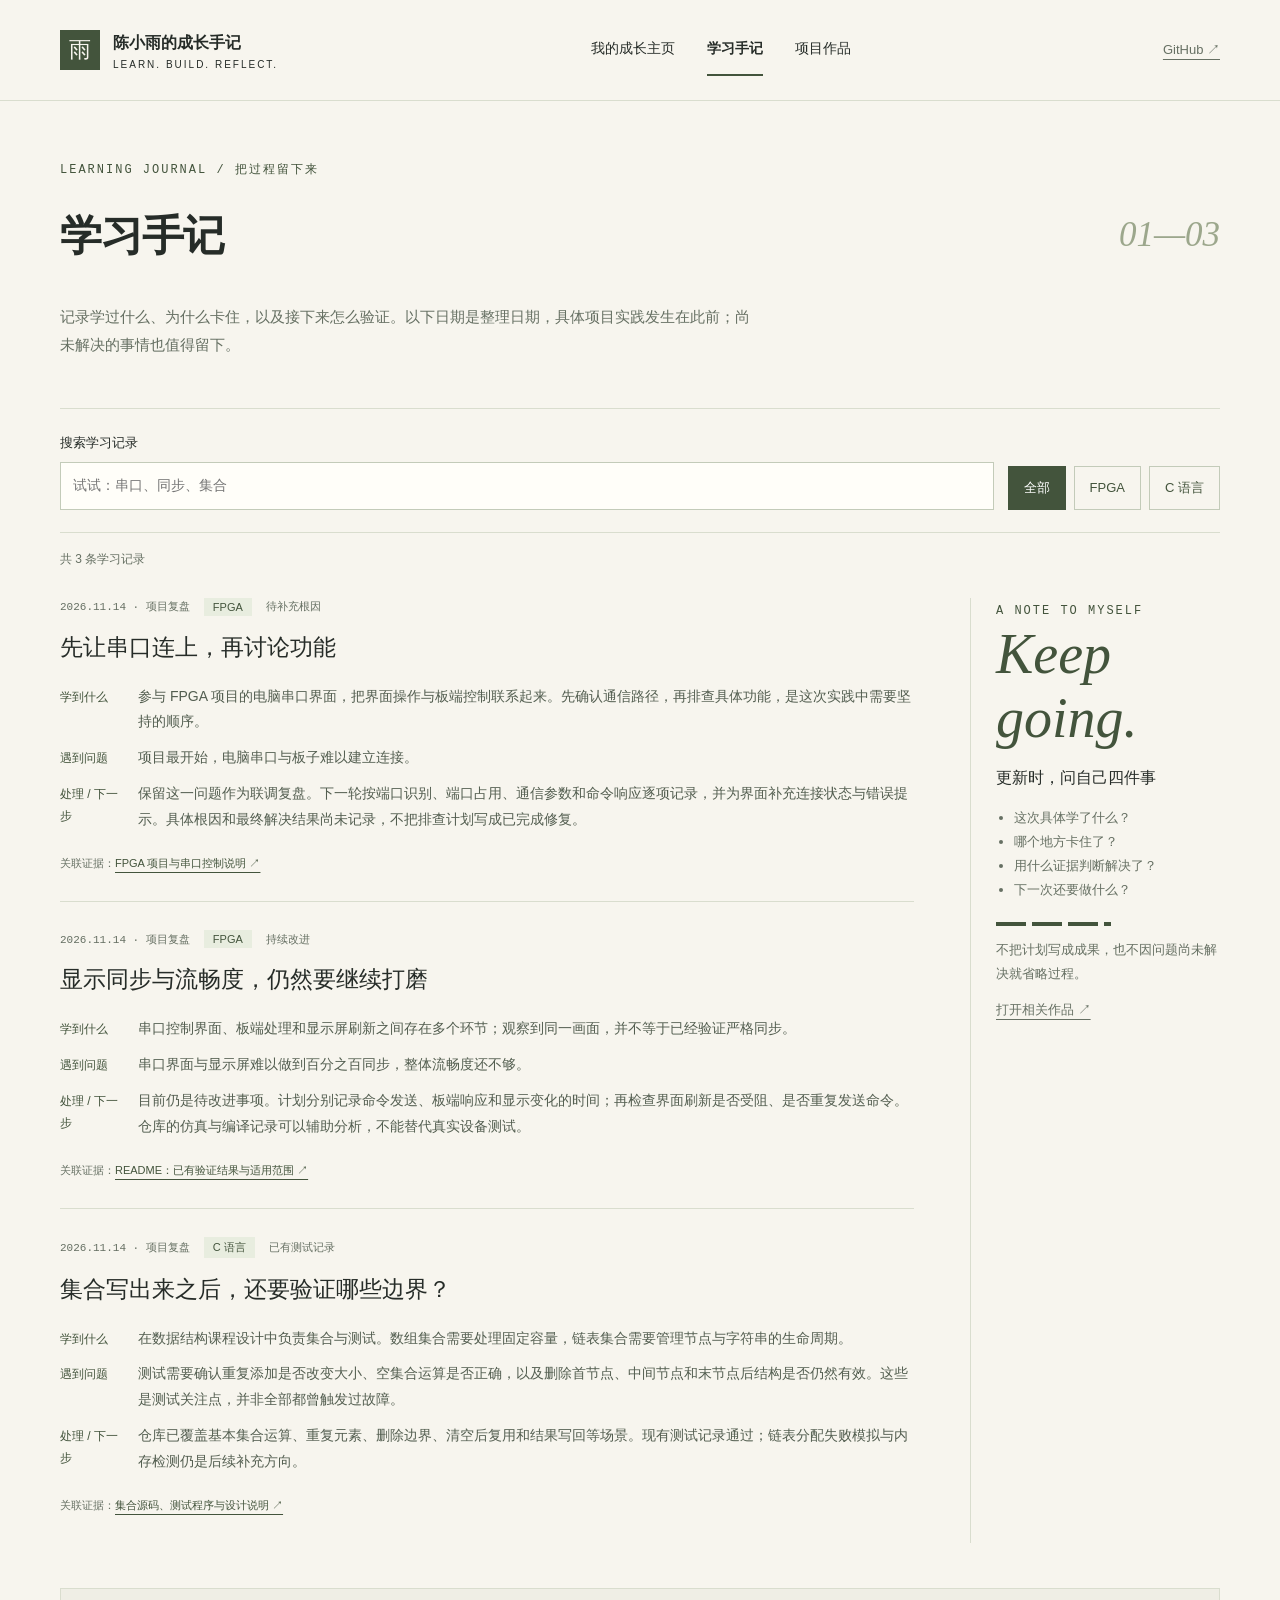
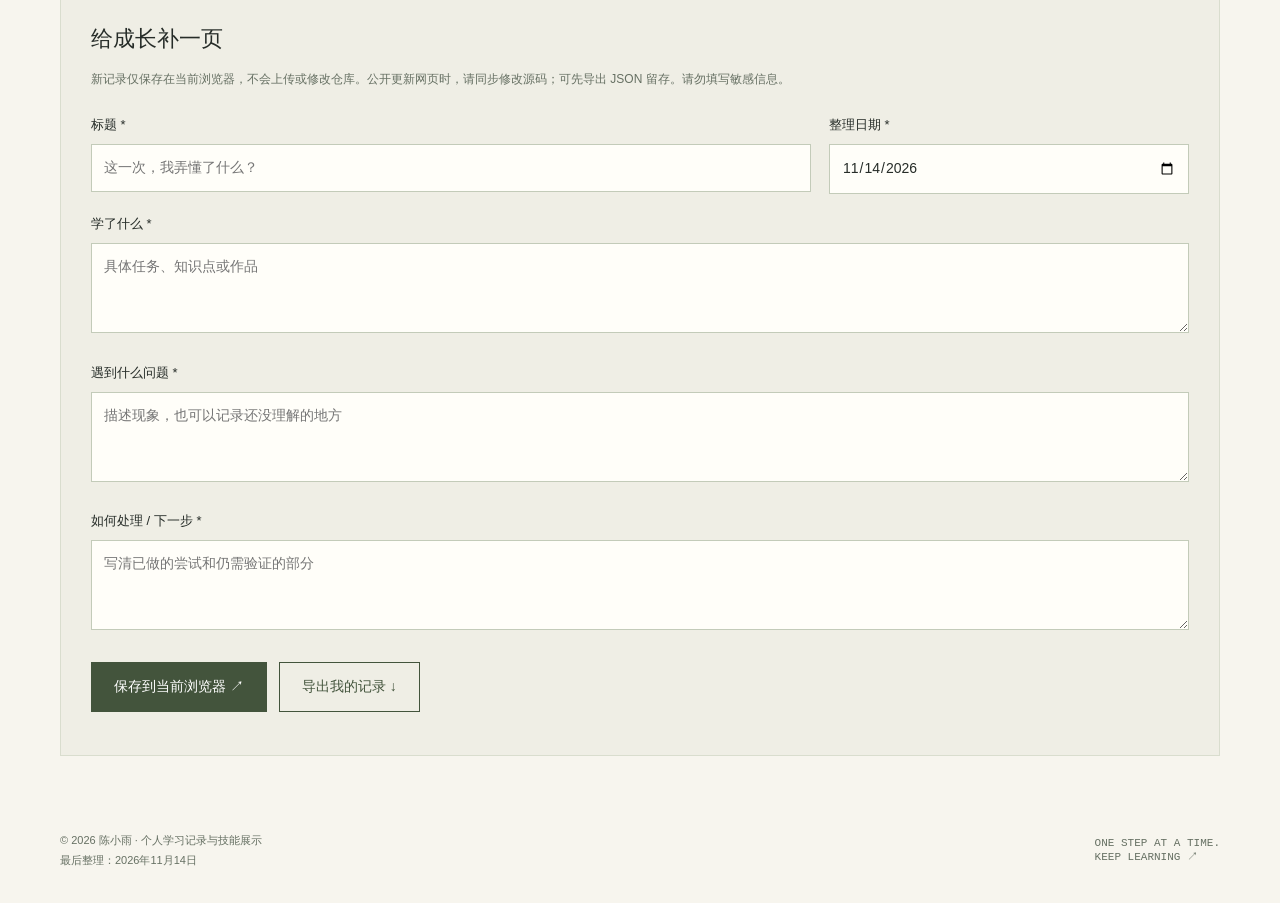
==== learning.html @ e04bf4ae "完成个人成长主页：学习手记、作品展示与单文件提交版" ====
<!doctype html>
<html lang="zh-CN"><head><meta charset="utf-8"><meta name="viewport" content="width=device-width,initial-scale=1"><meta name="description" content="陈小雨的个人成长主页：软件工程学习记录、集合与测试实践、FPGA串口界面项目。"><meta name="color-scheme" content="light"><title>学习手记 · 陈小雨</title><link rel="stylesheet" href="assets/style.css"></head>
<body data-single="false"><a class="skip" href="#main">跳到主要内容</a><header class="site-header"><div class="wrap header-inner"><a class="brand" data-page="home" href="index.html"><span class="brand-mark" aria-hidden="true">雨</span><span>陈小雨的成长手记<small>LEARN. BUILD. REFLECT.</small></span></a><nav class="nav" aria-label="主导航"><a data-page="home" href="index.html">我的成长主页</a><a data-page="journal" href="learning.html" aria-current="page">学习手记</a><a data-page="projects" href="projects.html">项目作品</a></nav><a class="github-link" href="https://github.com/Jingzhe-chen714" target="_blank" rel="noopener noreferrer">GitHub ↗</a></div></header><main class="wrap" id="main"><noscript><p class="noscript">JavaScript 未启用，静态内容仍可阅读；筛选与记录表单需要启用 JavaScript。</p></noscript><div class="view" data-view="journal"><header class="page-title"><span class="eyebrow">LEARNING JOURNAL / 把过程留下来</span><div class="title-line"><h1>学习手记</h1><span class="page-counter">01—03</span></div><p>记录学过什么、为什么卡住，以及接下来怎么验证。以下日期是整理日期，具体项目实践发生在此前；尚未解决的事情也值得留下。</p></header><div class="searchbar"><div class="search-field"><label for="note-search">搜索学习记录</label><input id="note-search" type="search" placeholder="试试：串口、同步、集合" maxlength="100"></div><div class="filters" aria-label="学习记录分类"><button class="filter" data-note-filter="全部" aria-pressed="true" type="button">全部</button><button class="filter" data-note-filter="FPGA" aria-pressed="false" type="button">FPGA</button><button class="filter" data-note-filter="C 语言" aria-pressed="false" type="button">C 语言</button></div></div><p class="result-info" id="note-count" aria-live="polite">共 3 条学习记录</p><div class="journal-layout"><div><div id="notes"><article class="entry" data-category="FPGA"><div class="entry-meta"><time datetime="2026-11-14">2026.11.14 · 项目复盘</time><span class="tag">FPGA</span><span>待补充根因</span></div><h2>先让串口连上，再讨论功能</h2><div class="entry-grid"><b>学到什么</b><p>参与 FPGA 项目的电脑串口界面，把界面操作与板端控制联系起来。先确认通信路径，再排查具体功能，是这次实践中需要坚持的顺序。</p><b>遇到问题</b><p>项目最开始，电脑串口与板子难以建立连接。</p><b>处理 / 下一步</b><p>保留这一问题作为联调复盘。下一轮按端口识别、端口占用、通信参数和命令响应逐项记录，并为界面补充连接状态与错误提示。具体根因和最终解决结果尚未记录，不把排查计划写成已完成修复。</p></div><div class="entry-source">关联证据：<a href="https://github.com/Jingzhe-chen714/fpga" target="_blank" rel="noopener noreferrer">FPGA 项目与串口控制说明 ↗</a></div></article><article class="entry" data-category="FPGA"><div class="entry-meta"><time datetime="2026-11-14">2026.11.14 · 项目复盘</time><span class="tag">FPGA</span><span>持续改进</span></div><h2>显示同步与流畅度，仍然要继续打磨</h2><div class="entry-grid"><b>学到什么</b><p>串口控制界面、板端处理和显示屏刷新之间存在多个环节；观察到同一画面，并不等于已经验证严格同步。</p><b>遇到问题</b><p>串口界面与显示屏难以做到百分之百同步，整体流畅度还不够。</p><b>处理 / 下一步</b><p>目前仍是待改进事项。计划分别记录命令发送、板端响应和显示变化的时间；再检查界面刷新是否受阻、是否重复发送命令。仓库的仿真与编译记录可以辅助分析，不能替代真实设备测试。</p></div><div class="entry-source">关联证据：<a href="https://github.com/Jingzhe-chen714/fpga/blob/main/README.md" target="_blank" rel="noopener noreferrer">README：已有验证结果与适用范围 ↗</a></div></article><article class="entry" data-category="C 语言"><div class="entry-meta"><time datetime="2026-11-14">2026.11.14 · 项目复盘</time><span class="tag">C 语言</span><span>已有测试记录</span></div><h2>集合写出来之后，还要验证哪些边界？</h2><div class="entry-grid"><b>学到什么</b><p>在数据结构课程设计中负责集合与测试。数组集合需要处理固定容量，链表集合需要管理节点与字符串的生命周期。</p><b>遇到问题</b><p>测试需要确认重复添加是否改变大小、空集合运算是否正确，以及删除首节点、中间节点和末节点后结构是否仍然有效。这些是测试关注点，并非全部都曾触发过故障。</p><b>处理 / 下一步</b><p>仓库已覆盖基本集合运算、重复元素、删除边界、清空后复用和结果写回等场景。现有测试记录通过；链表分配失败模拟与内存检测仍是后续补充方向。</p></div><div class="entry-source">关联证据：<a href="https://gitee.com/chen-xiaoyu33/data-structure-course-design" target="_blank" rel="noopener noreferrer">集合源码、测试程序与设计说明 ↗</a></div></article></div><p id="note-empty" class="empty" hidden>没有找到匹配的记录，试试其他关键词或分类。</p></div><aside class="aside"><span class="eyebrow">A NOTE TO MYSELF</span><div class="big">Keep<br>going.</div><h2>更新时，问自己四件事</h2><ul><li>这次具体学了什么？</li><li>哪个地方卡住了？</li><li>用什么证据判断解决了？</li><li>下一次还要做什么？</li></ul><div class="book-line"></div><p>不把计划写成成果，也不因问题尚未解决就省略过程。</p><p><a data-page="projects" href="projects.html">打开相关作品 ↗</a></p></aside></div><section class="write-box" aria-labelledby="write-title"><h2 id="write-title">给成长补一页</h2><p class="hint">新记录仅保存在当前浏览器，不会上传或修改仓库。公开更新网页时，请同步修改源码；可先导出 JSON 留存。请勿填写敏感信息。</p><form id="note-form"><div class="form-grid"><div><label for="new-title">标题 *</label><input id="new-title" name="title" required maxlength="80" placeholder="这一次，我弄懂了什么？"></div><div><label for="new-date">整理日期 *</label><input id="new-date" name="date" type="date" value="2026-11-14" required min="2000-01-01" max="2100-12-31"></div><div class="full"><label for="new-what">学了什么 *</label><textarea id="new-what" name="what" required maxlength="1200" placeholder="具体任务、知识点或作品"></textarea></div><div class="full"><label for="new-problem">遇到什么问题 *</label><textarea id="new-problem" name="problem" required maxlength="1200" placeholder="描述现象，也可以记录还没理解的地方"></textarea></div><div class="full"><label for="new-solution">如何处理 / 下一步 *</label><textarea id="new-solution" name="solution" required maxlength="1200" placeholder="写清已做的尝试和仍需验证的部分"></textarea></div></div><div class="form-actions"><button type="submit" class="button">保存到当前浏览器 ↗</button><button id="export-notes" type="button" class="button secondary">导出我的记录 ↓</button></div><p id="form-status" class="status" role="status"></p></form></section></div></main><footer class="wrap footer"><span>© 2026 陈小雨 · 个人学习记录与技能展示<br>最后整理：2026年11月14日</span><span>ONE STEP AT A TIME.<br>KEEP LEARNING ↗</span></footer><script src="assets/app.js" defer></script></body></html>
---- assets/style.css ----
:root{--paper:#f7f5ee;--ink:#262c28;--muted:#667063;--line:#d9ddce;--green:#43543c;--soft:#e8eddf;--rust:#a74a31;--white:#fffef9}
*{box-sizing:border-box}html{scroll-behavior:smooth}body{margin:0;background:var(--paper);color:var(--ink);font:16px/1.85 "Microsoft YaHei","PingFang SC",sans-serif}a{color:inherit;text-decoration-thickness:1px;text-underline-offset:5px}a:hover{color:var(--rust)}button,input,textarea,select{font:inherit}button,a,input,textarea,select{touch-action:manipulation}button{cursor:pointer}button:focus-visible,a:focus-visible,input:focus-visible,textarea:focus-visible,select:focus-visible,summary:focus-visible{outline:3px solid var(--rust);outline-offset:4px}[hidden]{display:none!important}.wrap{width:min(1160px,calc(100% - 64px));margin:auto}.skip{position:fixed;left:20px;top:-100px;z-index:10;background:white;padding:12px}.skip:focus{top:10px}.site-header{border-bottom:1px solid var(--line)}.header-inner{display:flex;justify-content:space-between;align-items:center;gap:24px;min-height:100px}.brand{display:flex;gap:13px;align-items:center;text-decoration:none;font-weight:700}.brand-mark{width:40px;height:40px;display:grid;place-items:center;background:var(--green);color:var(--paper);font:22px Georgia,serif}.brand small{display:block;font-size:10px;letter-spacing:2px;font-weight:400;line-height:1.4}.nav{display:flex;gap:32px;align-items:center}.nav a{font-size:14px;text-decoration:none;padding:12px 0;border-bottom:2px solid transparent}.nav a[aria-current=page]{border-color:var(--green);font-weight:700}.github-link{color:var(--muted);font-size:13px}.eyebrow{font:12px/1.5 Consolas,monospace;letter-spacing:2px;color:var(--green);text-transform:uppercase}.hero{display:grid;grid-template-columns:1.4fr 1fr;gap:72px;padding:70px 0 64px;align-items:center}.hero h1{font:600 clamp(42px,4.7vw,66px)/1.4 "Microsoft YaHei",sans-serif;letter-spacing:-2px;margin:24px 0}.hero h1 em{font-style:normal;color:var(--green);position:relative}.hero h1 em:after{content:"";position:absolute;bottom:-7px;left:0;width:100%;border-bottom:3px solid #a4ad88;transform:rotate(-2deg)}.intro{max-width:510px;color:var(--muted);font-size:16px}.pill{border:1px solid #bbc5af;border-radius:100px;font-size:11px;padding:5px 12px;display:inline-block;color:var(--green);letter-spacing:1px}.dot{display:inline-block;width:6px;height:6px;background:var(--green);border-radius:50%;margin-right:7px}.buttons{display:flex;gap:14px;flex-wrap:wrap;margin-top:28px}.button{display:inline-flex;justify-content:center;align-items:center;gap:22px;border:1px solid var(--green);background:var(--green);color:white;padding:11px 22px;text-decoration:none;font-size:14px}.button:hover{color:white;background:#32432e}.button.secondary{background:transparent;color:var(--green)}.button.secondary:hover{background:var(--soft)}.notebook{background:#e9eddf;border:1px solid #cbd3bc;position:relative;padding:30px 32px;box-shadow:10px 10px 0 #efeee5;transform:rotate(1deg)}.notebook:before{content:"";position:absolute;width:84px;height:23px;top:-12px;left:calc(50% - 42px);background:#d2c3a5a3;transform:rotate(-5deg)}.notebook-head{display:flex;justify-content:space-between;align-items:center;border-bottom:1px solid #c8d0b9;padding-bottom:18px}.notebook-head span{font:12px Consolas,monospace;color:var(--muted)}.monogram{font:italic 90px/.95 Georgia,serif;color:#43543c;letter-spacing:-8px;margin:29px 0 24px}.notebook h2{font-size:22px;margin:0}.notebook p{font-size:13px;margin:7px 0;color:#53634c}.notebook dl{margin:20px 0 0;border-top:1px solid #c8d0b9;padding-top:14px}.notebook dl div{display:flex;gap:18px;font-size:12px;margin:8px 0}.notebook dt{min-width:55px;color:#62715a}.notebook dd{margin:0}.notebook-foot{margin-top:20px;display:flex;justify-content:space-between;font:11px Consolas,monospace;color:#65735a}.ticker{display:flex;justify-content:space-between;gap:20px;border-block:1px solid var(--line);padding:16px 0;color:var(--muted);font-size:12px;letter-spacing:1px}.ticker b{color:var(--ink);font-weight:400}.section{padding:54px 0;border-bottom:1px solid var(--line)}.section-heading{display:flex;justify-content:space-between;gap:20px;align-items:end;margin-bottom:26px}.section-heading h2{font-size:27px;margin:6px 0 0;font-weight:600}.section-heading a{font-size:13px;color:var(--green)}.two-col{display:grid;grid-template-columns:1fr 1fr;gap:52px}.about-copy{font-size:15px;color:var(--muted)}.about-copy p:first-child{margin-top:0}.about-copy strong{color:var(--ink);font-weight:500}.small-title{font-size:13px;letter-spacing:1px}.route{padding-left:20px;border-left:2px solid #a6b28e}.route div{padding-bottom:18px}.route div:last-child{padding-bottom:0}.route b{display:block;font-size:15px}.route p{font-size:13px;color:var(--muted);margin:2px 0}.route small{font:10px Consolas,monospace;letter-spacing:1px;color:var(--rust)}.skill-row{display:grid;grid-template-columns:44px 1fr 1.25fr;gap:20px;padding:24px 0;border-top:1px solid var(--line);align-items:start}.skill-row:first-child{border-top:0}.number{font:italic 23px Georgia,serif;color:#859078}.skill-row h3{margin:0;font-size:18px;font-weight:500}.skill-row p{font-size:13px;color:var(--muted);margin:4px 0 0}.skill-row a{font-size:12px;color:var(--green)}.proof{border-left:1px solid var(--line);padding-left:24px}.proof b{display:block;color:var(--green);font-size:11px;letter-spacing:1px;font-weight:500}.recent{display:grid;grid-template-columns:140px 1fr auto;gap:20px;padding:20px 0;border-top:1px solid var(--line);align-items:start}.recent time{font:12px Consolas,monospace;color:var(--muted);padding-top:5px}.recent h3{margin:0;font-size:16px;font-weight:500}.recent p{margin:5px 0 0;color:var(--muted);font-size:13px}.recent a{text-decoration:none;font-size:20px;color:var(--green)}.callout{display:grid;grid-template-columns:1fr auto;gap:30px;align-items:center;background:var(--green);color:var(--paper);padding:32px 36px;margin:42px 0}.callout h2{font-size:25px;margin:0}.callout p{font-size:13px;color:#d3dcc8;margin:10px 0 0}.callout a{color:var(--paper);font-size:14px}.footer{display:flex;justify-content:space-between;gap:20px;align-items:center;font-size:11px;color:var(--muted);padding:24px 0 32px}.footer span:last-child{font:11px Consolas,monospace}.page-title{padding:52px 0 34px}.page-title h1{font-size:42px;font-weight:600;margin:14px 0;letter-spacing:-1px}.page-title p{font-size:15px;color:var(--muted);max-width:700px}.page-counter{font:italic 35px Georgia,serif;color:#9ca78c}.title-line{display:flex;justify-content:space-between;gap:20px;align-items:center}.searchbar{display:flex;align-items:end;gap:14px;padding:22px 0;border-block:1px solid var(--line)}label{display:block;font-size:13px;font-weight:500;margin-bottom:7px}input,textarea,select{border:1px solid #c3cbb9;background:var(--white);color:var(--ink);padding:10px 12px;border-radius:0;max-width:100%;font-size:14px}input,textarea{width:100%}textarea{resize:vertical;min-height:90px}.search-field{flex:1}.filters{display:flex;gap:8px;flex-wrap:wrap}.filter{border:1px solid #c3cbb9;color:var(--green);background:transparent;padding:9px 15px;font-size:13px}.filter[aria-pressed=true]{background:var(--green);color:white;border-color:var(--green)}.result-info{font-size:12px;color:var(--muted);margin:15px 0}.journal-layout{display:grid;grid-template-columns:minmax(0,1fr) 250px;gap:56px;margin:28px 0 45px}.entry{border-top:1px solid var(--line);padding:28px 0}.entry:first-child{border-top:0;padding-top:0}.entry-meta{display:flex;align-items:center;gap:14px;flex-wrap:wrap;color:var(--muted);font:11px Consolas,monospace}.tag{background:var(--soft);padding:3px 9px;color:var(--green);font:11px "Microsoft YaHei",sans-serif}.entry h2{font-size:23px;line-height:1.55;font-weight:500;margin:14px 0 18px}.entry-grid{display:grid;grid-template-columns:64px 1fr;gap:10px 14px;font-size:14px}.entry-grid b{font-size:12px;color:var(--green);font-weight:500;padding-top:2px}.entry-grid p{margin:0;color:#535e50}.entry-source{font-size:11px;color:var(--muted);margin-top:20px}.entry-source a{color:var(--green)}.aside{border-left:1px solid var(--line);padding-left:25px;font-size:13px;color:var(--muted)}.aside h2{font-size:16px;color:var(--ink);font-weight:500}.aside ul{padding-left:18px}.aside p{margin:12px 0}.aside .big{font:italic 56px Georgia,serif;color:var(--green)}.write-box{background:#efeee5;padding:30px;margin:26px 0 50px;border:1px solid var(--line)}.write-box h2{font-size:22px;margin:0 0 8px;font-weight:500}.write-box .hint{font-size:12px;color:var(--muted);margin:5px 0 23px}.form-grid{display:grid;grid-template-columns:2fr 1fr;gap:18px}.full{grid-column:1/-1}.status{font-size:13px;color:var(--green);margin-top:12px;white-space:pre-wrap}.error{color:#9b3926}.form-actions{display:flex;flex-wrap:wrap;gap:12px;margin-top:22px;align-items:center}.local-entry{border-left:3px solid var(--green);padding-left:18px}.project{border-top:1px solid var(--line);padding:36px 0 44px;display:grid;grid-template-columns:300px minmax(0,1fr);gap:44px}.project:last-child{border-bottom:1px solid var(--line)}.project-visual{background:var(--soft);padding:26px;min-height:300px;display:flex;flex-direction:column;justify-content:space-between}.project-visual.dark{background:var(--green);color:var(--paper)}.visual-title{font:11px Consolas,monospace;letter-spacing:1px}.flow{display:grid;gap:8px;align-items:center;margin:25px 0}.flow span{border:1px solid #b6c3a8;text-align:center;font-size:12px;padding:6px}.flow i{text-align:center;font:15px Consolas,monospace;font-style:normal;color:#89977c}.dark .flow span{border-color:#849474}.dark .flow i{color:#bbcaad}.visual-caption{font-size:11px;opacity:.7}.project h2{font-size:27px;line-height:1.4;font-weight:500;margin:12px 0 15px}.project .summary{font-size:14px;color:var(--muted);margin-bottom:23px}.project dl{display:grid;grid-template-columns:70px 1fr;gap:11px 16px;font-size:13px}.project dt{color:var(--green)}.project dd{margin:0;color:#535e50}.tags{display:flex;gap:8px;flex-wrap:wrap}.project-links{display:flex;gap:20px;flex-wrap:wrap;margin-top:22px;font-size:12px;color:var(--green)}details{margin-top:23px;border-block:1px solid var(--line);padding:12px 0}summary{cursor:pointer;font-size:13px;color:var(--green)}pre{white-space:pre-wrap;overflow-wrap:anywhere;background:#eceedf;padding:18px;font:12px/1.9 Consolas,monospace;margin:15px 0 4px}details p{font-size:12px;color:var(--muted)}.empty{padding:40px 0;text-align:center;color:var(--muted)}.tiny{font-size:11px;color:var(--muted)}.noscript{padding:12px;border:1px solid var(--line);font-size:13px}.book-line{height:4px;background:repeating-linear-gradient(90deg,var(--green) 0 30px,transparent 30px 36px);width:115px;margin-top:20px}
@media(min-width:1400px){.hero{padding-top:85px;padding-bottom:80px}}
@media(max-width:850px){.wrap{width:calc(100% - 40px)}.hero{gap:35px;grid-template-columns:1.1fr 1fr;padding-top:48px}.hero h1{font-size:clamp(35px,5vw,43px)}.notebook{padding:24px}.nav{gap:20px}.github-link{display:none}.two-col{gap:28px}.journal-layout{grid-template-columns:minmax(0,1fr) 210px;gap:28px}.project{grid-template-columns:240px minmax(0,1fr);gap:28px}.skill-row{grid-template-columns:30px 1fr 1fr}}
@media(max-width:620px){.wrap{width:calc(100% - 36px)}.header-inner{min-height:108px;flex-wrap:wrap;gap:4px;padding:17px 0 9px}.brand{font-size:14px}.brand-mark{width:32px;height:32px}.brand small{font-size:9px}.nav{width:100%;justify-content:space-between;gap:12px}.nav a{padding:8px 0;font-size:13px}.hero{grid-template-columns:1fr;padding:36px 0 40px;gap:38px}.hero h1{font-size:clamp(28px,8.7vw,42px);margin:20px 0;letter-spacing:-1px}.intro{font-size:14px}.notebook{margin:0 5px;padding:26px;transform:rotate(.6deg)}.monogram{font-size:73px;margin:20px 0}.ticker{flex-wrap:wrap;gap:9px 18px;font-size:10px}.ticker span:last-child{display:none}.section{padding:35px 0}.section-heading h2{font-size:23px}.section-heading a{font-size:12px}.two-col{grid-template-columns:1fr;gap:18px}.skill-row{grid-template-columns:25px 1fr;gap:14px}.proof{grid-column:2;border-left:0;padding-left:0}.skill-row h3{font-size:17px}.recent{grid-template-columns:1fr 22px;gap:7px}.recent time{grid-column:1}.recent div{grid-column:1}.recent a{grid-column:2;grid-row:2}.callout{grid-template-columns:1fr;padding:26px;gap:20px;margin:30px 0}.callout h2{font-size:22px}.footer{align-items:start;font-size:10px}.footer span:last-child{max-width:100px;text-align:right;font-size:9px}.page-title{padding:32px 0 20px}.page-title h1{font-size:34px}.page-counter{font-size:28px}.searchbar{flex-direction:column;align-items:stretch;gap:14px}.filter{padding:7px 14px}.journal-layout{display:block;margin-top:24px}.aside{margin-top:26px;border-left:0;border-top:1px solid var(--line);padding:18px 0}.aside .big{font-size:40px}.entry h2{font-size:21px}.entry-grid{grid-template-columns:53px 1fr;gap:10px;font-size:13px}.write-box{padding:22px 18px}.form-grid{grid-template-columns:1fr}.full{grid-column:auto}.project{grid-template-columns:1fr;gap:24px;padding:28px 0}.project-visual{min-height:220px;padding:23px}.project h2{font-size:24px}.project dl{grid-template-columns:60px 1fr;gap:12px}.flow{grid-template-columns:1fr 16px 1fr 16px 1fr;gap:3px}.flow i{transform:rotate(-90deg)}.project-visual .flow span{padding:10px 3px;font-size:10px}.form-actions .button{font-size:12px;padding:10px 14px}}
@media(prefers-reduced-motion:reduce){html{scroll-behavior:auto}}@media print{body{background:white}.site-header,.buttons,.searchbar,.write-box,.filters,.skip{display:none}.wrap{width:100%}.hero{padding:20px 0}.view{display:block!important}.project,.entry{break-inside:avoid}.notebook{box-shadow:none;transform:none}.footer{border-top:1px solid #ccc}}
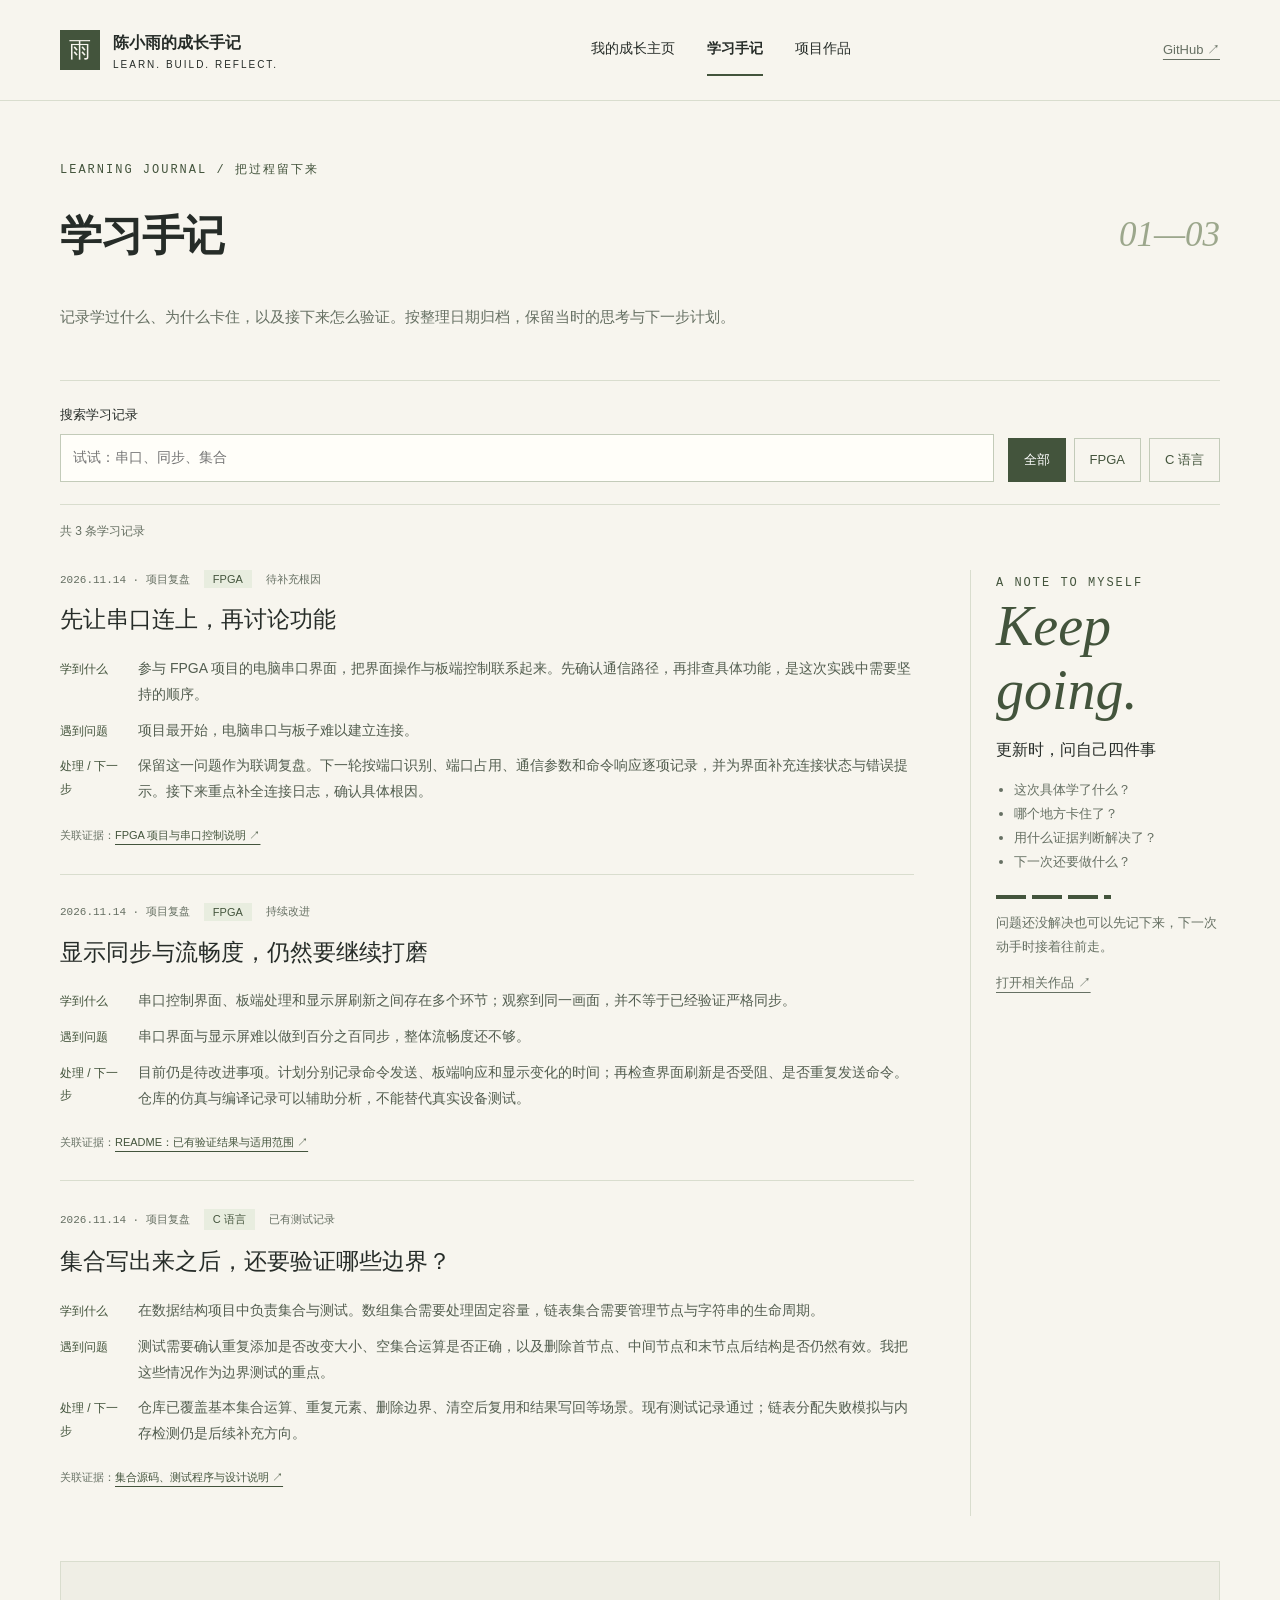
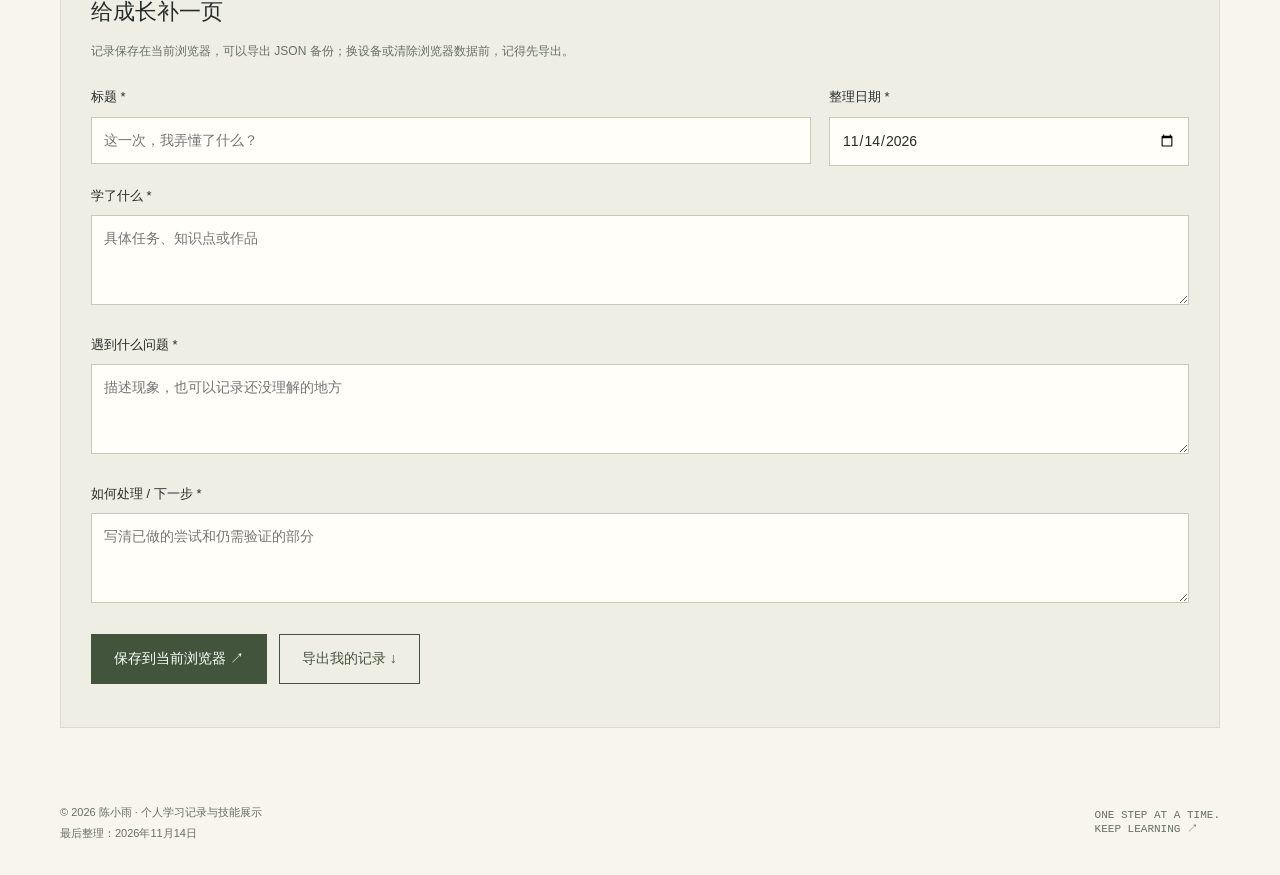
==== commit 77563f20: "整理个人主页文案与项目文档" ====
--- a/learning.html
+++ b/learning.html
@@ -1,3 +1,3 @@
 <!doctype html>
 <html lang="zh-CN"><head><meta charset="utf-8"><meta name="viewport" content="width=device-width,initial-scale=1"><meta name="description" content="陈小雨的个人成长主页：软件工程学习记录、集合与测试实践、FPGA串口界面项目。"><meta name="color-scheme" content="light"><title>学习手记 · 陈小雨</title><link rel="stylesheet" href="assets/style.css"></head>
-<body data-single="false"><a class="skip" href="#main">跳到主要内容</a><header class="site-header"><div class="wrap header-inner"><a class="brand" data-page="home" href="index.html"><span class="brand-mark" aria-hidden="true">雨</span><span>陈小雨的成长手记<small>LEARN. BUILD. REFLECT.</small></span></a><nav class="nav" aria-label="主导航"><a data-page="home" href="index.html">我的成长主页</a><a data-page="journal" href="learning.html" aria-current="page">学习手记</a><a data-page="projects" href="projects.html">项目作品</a></nav><a class="github-link" href="https://github.com/Jingzhe-chen714" target="_blank" rel="noopener noreferrer">GitHub ↗</a></div></header><main class="wrap" id="main"><noscript><p class="noscript">JavaScript 未启用，静态内容仍可阅读；筛选与记录表单需要启用 JavaScript。</p></noscript><div class="view" data-view="journal"><header class="page-title"><span class="eyebrow">LEARNING JOURNAL / 把过程留下来</span><div class="title-line"><h1>学习手记</h1><span class="page-counter">01—03</span></div><p>记录学过什么、为什么卡住，以及接下来怎么验证。以下日期是整理日期，具体项目实践发生在此前；尚未解决的事情也值得留下。</p></header><div class="searchbar"><div class="search-field"><label for="note-search">搜索学习记录</label><input id="note-search" type="search" placeholder="试试：串口、同步、集合" maxlength="100"></div><div class="filters" aria-label="学习记录分类"><button class="filter" data-note-filter="全部" aria-pressed="true" type="button">全部</button><button class="filter" data-note-filter="FPGA" aria-pressed="false" type="button">FPGA</button><button class="filter" data-note-filter="C 语言" aria-pressed="false" type="button">C 语言</button></div></div><p class="result-info" id="note-count" aria-live="polite">共 3 条学习记录</p><div class="journal-layout"><div><div id="notes"><article class="entry" data-category="FPGA"><div class="entry-meta"><time datetime="2026-11-14">2026.11.14 · 项目复盘</time><span class="tag">FPGA</span><span>待补充根因</span></div><h2>先让串口连上，再讨论功能</h2><div class="entry-grid"><b>学到什么</b><p>参与 FPGA 项目的电脑串口界面，把界面操作与板端控制联系起来。先确认通信路径，再排查具体功能，是这次实践中需要坚持的顺序。</p><b>遇到问题</b><p>项目最开始，电脑串口与板子难以建立连接。</p><b>处理 / 下一步</b><p>保留这一问题作为联调复盘。下一轮按端口识别、端口占用、通信参数和命令响应逐项记录，并为界面补充连接状态与错误提示。具体根因和最终解决结果尚未记录，不把排查计划写成已完成修复。</p></div><div class="entry-source">关联证据：<a href="https://github.com/Jingzhe-chen714/fpga" target="_blank" rel="noopener noreferrer">FPGA 项目与串口控制说明 ↗</a></div></article><article class="entry" data-category="FPGA"><div class="entry-meta"><time datetime="2026-11-14">2026.11.14 · 项目复盘</time><span class="tag">FPGA</span><span>持续改进</span></div><h2>显示同步与流畅度，仍然要继续打磨</h2><div class="entry-grid"><b>学到什么</b><p>串口控制界面、板端处理和显示屏刷新之间存在多个环节；观察到同一画面，并不等于已经验证严格同步。</p><b>遇到问题</b><p>串口界面与显示屏难以做到百分之百同步，整体流畅度还不够。</p><b>处理 / 下一步</b><p>目前仍是待改进事项。计划分别记录命令发送、板端响应和显示变化的时间；再检查界面刷新是否受阻、是否重复发送命令。仓库的仿真与编译记录可以辅助分析，不能替代真实设备测试。</p></div><div class="entry-source">关联证据：<a href="https://github.com/Jingzhe-chen714/fpga/blob/main/README.md" target="_blank" rel="noopener noreferrer">README：已有验证结果与适用范围 ↗</a></div></article><article class="entry" data-category="C 语言"><div class="entry-meta"><time datetime="2026-11-14">2026.11.14 · 项目复盘</time><span class="tag">C 语言</span><span>已有测试记录</span></div><h2>集合写出来之后，还要验证哪些边界？</h2><div class="entry-grid"><b>学到什么</b><p>在数据结构课程设计中负责集合与测试。数组集合需要处理固定容量，链表集合需要管理节点与字符串的生命周期。</p><b>遇到问题</b><p>测试需要确认重复添加是否改变大小、空集合运算是否正确，以及删除首节点、中间节点和末节点后结构是否仍然有效。这些是测试关注点，并非全部都曾触发过故障。</p><b>处理 / 下一步</b><p>仓库已覆盖基本集合运算、重复元素、删除边界、清空后复用和结果写回等场景。现有测试记录通过；链表分配失败模拟与内存检测仍是后续补充方向。</p></div><div class="entry-source">关联证据：<a href="https://gitee.com/chen-xiaoyu33/data-structure-course-design" target="_blank" rel="noopener noreferrer">集合源码、测试程序与设计说明 ↗</a></div></article></div><p id="note-empty" class="empty" hidden>没有找到匹配的记录，试试其他关键词或分类。</p></div><aside class="aside"><span class="eyebrow">A NOTE TO MYSELF</span><div class="big">Keep<br>going.</div><h2>更新时，问自己四件事</h2><ul><li>这次具体学了什么？</li><li>哪个地方卡住了？</li><li>用什么证据判断解决了？</li><li>下一次还要做什么？</li></ul><div class="book-line"></div><p>不把计划写成成果，也不因问题尚未解决就省略过程。</p><p><a data-page="projects" href="projects.html">打开相关作品 ↗</a></p></aside></div><section class="write-box" aria-labelledby="write-title"><h2 id="write-title">给成长补一页</h2><p class="hint">新记录仅保存在当前浏览器，不会上传或修改仓库。公开更新网页时，请同步修改源码；可先导出 JSON 留存。请勿填写敏感信息。</p><form id="note-form"><div class="form-grid"><div><label for="new-title">标题 *</label><input id="new-title" name="title" required maxlength="80" placeholder="这一次，我弄懂了什么？"></div><div><label for="new-date">整理日期 *</label><input id="new-date" name="date" type="date" value="2026-11-14" required min="2000-01-01" max="2100-12-31"></div><div class="full"><label for="new-what">学了什么 *</label><textarea id="new-what" name="what" required maxlength="1200" placeholder="具体任务、知识点或作品"></textarea></div><div class="full"><label for="new-problem">遇到什么问题 *</label><textarea id="new-problem" name="problem" required maxlength="1200" placeholder="描述现象，也可以记录还没理解的地方"></textarea></div><div class="full"><label for="new-solution">如何处理 / 下一步 *</label><textarea id="new-solution" name="solution" required maxlength="1200" placeholder="写清已做的尝试和仍需验证的部分"></textarea></div></div><div class="form-actions"><button type="submit" class="button">保存到当前浏览器 ↗</button><button id="export-notes" type="button" class="button secondary">导出我的记录 ↓</button></div><p id="form-status" class="status" role="status"></p></form></section></div></main><footer class="wrap footer"><span>© 2026 陈小雨 · 个人学习记录与技能展示<br>最后整理：2026年11月14日</span><span>ONE STEP AT A TIME.<br>KEEP LEARNING ↗</span></footer><script src="assets/app.js" defer></script></body></html>+<body data-single="false"><a class="skip" href="#main">跳到主要内容</a><header class="site-header"><div class="wrap header-inner"><a class="brand" data-page="home" href="index.html"><span class="brand-mark" aria-hidden="true">雨</span><span>陈小雨的成长手记<small>LEARN. BUILD. REFLECT.</small></span></a><nav class="nav" aria-label="主导航"><a data-page="home" href="index.html">我的成长主页</a><a data-page="journal" href="learning.html" aria-current="page">学习手记</a><a data-page="projects" href="projects.html">项目作品</a></nav><a class="github-link" href="https://github.com/Jingzhe-chen714" target="_blank" rel="noopener noreferrer">GitHub ↗</a></div></header><main class="wrap" id="main"><noscript><p class="noscript">JavaScript 未启用，静态内容仍可阅读；筛选与记录表单需要启用 JavaScript。</p></noscript><div class="view" data-view="journal"><header class="page-title"><span class="eyebrow">LEARNING JOURNAL / 把过程留下来</span><div class="title-line"><h1>学习手记</h1><span class="page-counter">01—03</span></div><p>记录学过什么、为什么卡住，以及接下来怎么验证。按整理日期归档，保留当时的思考与下一步计划。</p></header><div class="searchbar"><div class="search-field"><label for="note-search">搜索学习记录</label><input id="note-search" type="search" placeholder="试试：串口、同步、集合" maxlength="100"></div><div class="filters" aria-label="学习记录分类"><button class="filter" data-note-filter="全部" aria-pressed="true" type="button">全部</button><button class="filter" data-note-filter="FPGA" aria-pressed="false" type="button">FPGA</button><button class="filter" data-note-filter="C 语言" aria-pressed="false" type="button">C 语言</button></div></div><p class="result-info" id="note-count" aria-live="polite">共 3 条学习记录</p><div class="journal-layout"><div><div id="notes"><article class="entry" data-category="FPGA"><div class="entry-meta"><time datetime="2026-11-14">2026.11.14 · 项目复盘</time><span class="tag">FPGA</span><span>待补充根因</span></div><h2>先让串口连上，再讨论功能</h2><div class="entry-grid"><b>学到什么</b><p>参与 FPGA 项目的电脑串口界面，把界面操作与板端控制联系起来。先确认通信路径，再排查具体功能，是这次实践中需要坚持的顺序。</p><b>遇到问题</b><p>项目最开始，电脑串口与板子难以建立连接。</p><b>处理 / 下一步</b><p>保留这一问题作为联调复盘。下一轮按端口识别、端口占用、通信参数和命令响应逐项记录，并为界面补充连接状态与错误提示。接下来重点补全连接日志，确认具体根因。</p></div><div class="entry-source">关联证据：<a href="https://github.com/Jingzhe-chen714/fpga" target="_blank" rel="noopener noreferrer">FPGA 项目与串口控制说明 ↗</a></div></article><article class="entry" data-category="FPGA"><div class="entry-meta"><time datetime="2026-11-14">2026.11.14 · 项目复盘</time><span class="tag">FPGA</span><span>持续改进</span></div><h2>显示同步与流畅度，仍然要继续打磨</h2><div class="entry-grid"><b>学到什么</b><p>串口控制界面、板端处理和显示屏刷新之间存在多个环节；观察到同一画面，并不等于已经验证严格同步。</p><b>遇到问题</b><p>串口界面与显示屏难以做到百分之百同步，整体流畅度还不够。</p><b>处理 / 下一步</b><p>目前仍是待改进事项。计划分别记录命令发送、板端响应和显示变化的时间；再检查界面刷新是否受阻、是否重复发送命令。仓库的仿真与编译记录可以辅助分析，不能替代真实设备测试。</p></div><div class="entry-source">关联证据：<a href="https://github.com/Jingzhe-chen714/fpga/blob/main/README.md" target="_blank" rel="noopener noreferrer">README：已有验证结果与适用范围 ↗</a></div></article><article class="entry" data-category="C 语言"><div class="entry-meta"><time datetime="2026-11-14">2026.11.14 · 项目复盘</time><span class="tag">C 语言</span><span>已有测试记录</span></div><h2>集合写出来之后，还要验证哪些边界？</h2><div class="entry-grid"><b>学到什么</b><p>在数据结构项目中负责集合与测试。数组集合需要处理固定容量，链表集合需要管理节点与字符串的生命周期。</p><b>遇到问题</b><p>测试需要确认重复添加是否改变大小、空集合运算是否正确，以及删除首节点、中间节点和末节点后结构是否仍然有效。我把这些情况作为边界测试的重点。</p><b>处理 / 下一步</b><p>仓库已覆盖基本集合运算、重复元素、删除边界、清空后复用和结果写回等场景。现有测试记录通过；链表分配失败模拟与内存检测仍是后续补充方向。</p></div><div class="entry-source">关联证据：<a href="https://gitee.com/chen-xiaoyu33/data-structure-course-design" target="_blank" rel="noopener noreferrer">集合源码、测试程序与设计说明 ↗</a></div></article></div><p id="note-empty" class="empty" hidden>没有找到匹配的记录，试试其他关键词或分类。</p></div><aside class="aside"><span class="eyebrow">A NOTE TO MYSELF</span><div class="big">Keep<br>going.</div><h2>更新时，问自己四件事</h2><ul><li>这次具体学了什么？</li><li>哪个地方卡住了？</li><li>用什么证据判断解决了？</li><li>下一次还要做什么？</li></ul><div class="book-line"></div><p>问题还没解决也可以先记下来，下一次动手时接着往前走。</p><p><a data-page="projects" href="projects.html">打开相关作品 ↗</a></p></aside></div><section class="write-box" aria-labelledby="write-title"><h2 id="write-title">给成长补一页</h2><p class="hint">记录保存在当前浏览器，可以导出 JSON 备份；换设备或清除浏览器数据前，记得先导出。</p><form id="note-form"><div class="form-grid"><div><label for="new-title">标题 *</label><input id="new-title" name="title" required maxlength="80" placeholder="这一次，我弄懂了什么？"></div><div><label for="new-date">整理日期 *</label><input id="new-date" name="date" type="date" value="2026-11-14" required min="2000-01-01" max="2100-12-31"></div><div class="full"><label for="new-what">学了什么 *</label><textarea id="new-what" name="what" required maxlength="1200" placeholder="具体任务、知识点或作品"></textarea></div><div class="full"><label for="new-problem">遇到什么问题 *</label><textarea id="new-problem" name="problem" required maxlength="1200" placeholder="描述现象，也可以记录还没理解的地方"></textarea></div><div class="full"><label for="new-solution">如何处理 / 下一步 *</label><textarea id="new-solution" name="solution" required maxlength="1200" placeholder="写清已做的尝试和仍需验证的部分"></textarea></div></div><div class="form-actions"><button type="submit" class="button">保存到当前浏览器 ↗</button><button id="export-notes" type="button" class="button secondary">导出我的记录 ↓</button></div><p id="form-status" class="status" role="status"></p></form></section></div></main><footer class="wrap footer"><span>© 2026 陈小雨 · 个人学习记录与技能展示<br>最后整理：2026年11月14日</span><span>ONE STEP AT A TIME.<br>KEEP LEARNING ↗</span></footer><script src="assets/app.js" defer></script></body></html>
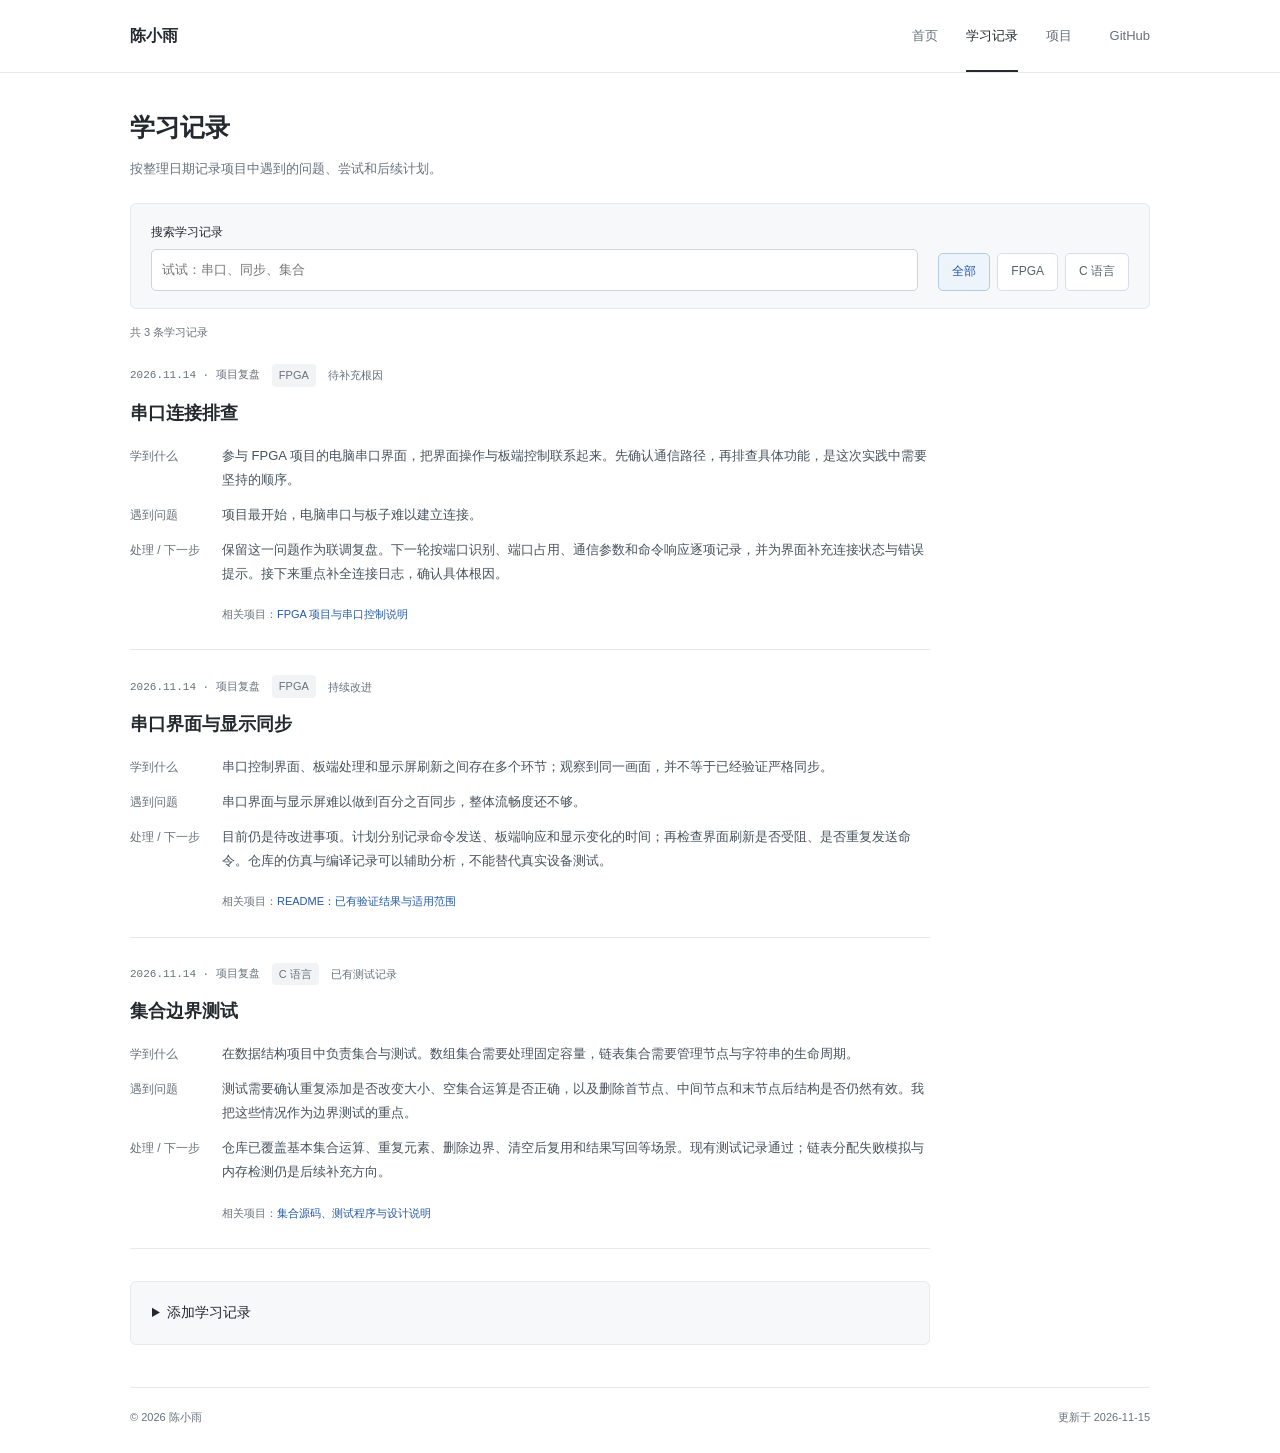
==== commit 2f54e169: "简化个人主页布局，移除大标题和装饰模块" ====
--- a/learning.html
+++ b/learning.html
@@ -1,3 +1,3 @@
 <!doctype html>
-<html lang="zh-CN"><head><meta charset="utf-8"><meta name="viewport" content="width=device-width,initial-scale=1"><meta name="description" content="陈小雨的个人成长主页：软件工程学习记录、集合与测试实践、FPGA串口界面项目。"><meta name="color-scheme" content="light"><title>学习手记 · 陈小雨</title><link rel="stylesheet" href="assets/style.css"></head>
-<body data-single="false"><a class="skip" href="#main">跳到主要内容</a><header class="site-header"><div class="wrap header-inner"><a class="brand" data-page="home" href="index.html"><span class="brand-mark" aria-hidden="true">雨</span><span>陈小雨的成长手记<small>LEARN. BUILD. REFLECT.</small></span></a><nav class="nav" aria-label="主导航"><a data-page="home" href="index.html">我的成长主页</a><a data-page="journal" href="learning.html" aria-current="page">学习手记</a><a data-page="projects" href="projects.html">项目作品</a></nav><a class="github-link" href="https://github.com/Jingzhe-chen714" target="_blank" rel="noopener noreferrer">GitHub ↗</a></div></header><main class="wrap" id="main"><noscript><p class="noscript">JavaScript 未启用，静态内容仍可阅读；筛选与记录表单需要启用 JavaScript。</p></noscript><div class="view" data-view="journal"><header class="page-title"><span class="eyebrow">LEARNING JOURNAL / 把过程留下来</span><div class="title-line"><h1>学习手记</h1><span class="page-counter">01—03</span></div><p>记录学过什么、为什么卡住，以及接下来怎么验证。按整理日期归档，保留当时的思考与下一步计划。</p></header><div class="searchbar"><div class="search-field"><label for="note-search">搜索学习记录</label><input id="note-search" type="search" placeholder="试试：串口、同步、集合" maxlength="100"></div><div class="filters" aria-label="学习记录分类"><button class="filter" data-note-filter="全部" aria-pressed="true" type="button">全部</button><button class="filter" data-note-filter="FPGA" aria-pressed="false" type="button">FPGA</button><button class="filter" data-note-filter="C 语言" aria-pressed="false" type="button">C 语言</button></div></div><p class="result-info" id="note-count" aria-live="polite">共 3 条学习记录</p><div class="journal-layout"><div><div id="notes"><article class="entry" data-category="FPGA"><div class="entry-meta"><time datetime="2026-11-14">2026.11.14 · 项目复盘</time><span class="tag">FPGA</span><span>待补充根因</span></div><h2>先让串口连上，再讨论功能</h2><div class="entry-grid"><b>学到什么</b><p>参与 FPGA 项目的电脑串口界面，把界面操作与板端控制联系起来。先确认通信路径，再排查具体功能，是这次实践中需要坚持的顺序。</p><b>遇到问题</b><p>项目最开始，电脑串口与板子难以建立连接。</p><b>处理 / 下一步</b><p>保留这一问题作为联调复盘。下一轮按端口识别、端口占用、通信参数和命令响应逐项记录，并为界面补充连接状态与错误提示。接下来重点补全连接日志，确认具体根因。</p></div><div class="entry-source">关联证据：<a href="https://github.com/Jingzhe-chen714/fpga" target="_blank" rel="noopener noreferrer">FPGA 项目与串口控制说明 ↗</a></div></article><article class="entry" data-category="FPGA"><div class="entry-meta"><time datetime="2026-11-14">2026.11.14 · 项目复盘</time><span class="tag">FPGA</span><span>持续改进</span></div><h2>显示同步与流畅度，仍然要继续打磨</h2><div class="entry-grid"><b>学到什么</b><p>串口控制界面、板端处理和显示屏刷新之间存在多个环节；观察到同一画面，并不等于已经验证严格同步。</p><b>遇到问题</b><p>串口界面与显示屏难以做到百分之百同步，整体流畅度还不够。</p><b>处理 / 下一步</b><p>目前仍是待改进事项。计划分别记录命令发送、板端响应和显示变化的时间；再检查界面刷新是否受阻、是否重复发送命令。仓库的仿真与编译记录可以辅助分析，不能替代真实设备测试。</p></div><div class="entry-source">关联证据：<a href="https://github.com/Jingzhe-chen714/fpga/blob/main/README.md" target="_blank" rel="noopener noreferrer">README：已有验证结果与适用范围 ↗</a></div></article><article class="entry" data-category="C 语言"><div class="entry-meta"><time datetime="2026-11-14">2026.11.14 · 项目复盘</time><span class="tag">C 语言</span><span>已有测试记录</span></div><h2>集合写出来之后，还要验证哪些边界？</h2><div class="entry-grid"><b>学到什么</b><p>在数据结构项目中负责集合与测试。数组集合需要处理固定容量，链表集合需要管理节点与字符串的生命周期。</p><b>遇到问题</b><p>测试需要确认重复添加是否改变大小、空集合运算是否正确，以及删除首节点、中间节点和末节点后结构是否仍然有效。我把这些情况作为边界测试的重点。</p><b>处理 / 下一步</b><p>仓库已覆盖基本集合运算、重复元素、删除边界、清空后复用和结果写回等场景。现有测试记录通过；链表分配失败模拟与内存检测仍是后续补充方向。</p></div><div class="entry-source">关联证据：<a href="https://gitee.com/chen-xiaoyu33/data-structure-course-design" target="_blank" rel="noopener noreferrer">集合源码、测试程序与设计说明 ↗</a></div></article></div><p id="note-empty" class="empty" hidden>没有找到匹配的记录，试试其他关键词或分类。</p></div><aside class="aside"><span class="eyebrow">A NOTE TO MYSELF</span><div class="big">Keep<br>going.</div><h2>更新时，问自己四件事</h2><ul><li>这次具体学了什么？</li><li>哪个地方卡住了？</li><li>用什么证据判断解决了？</li><li>下一次还要做什么？</li></ul><div class="book-line"></div><p>问题还没解决也可以先记下来，下一次动手时接着往前走。</p><p><a data-page="projects" href="projects.html">打开相关作品 ↗</a></p></aside></div><section class="write-box" aria-labelledby="write-title"><h2 id="write-title">给成长补一页</h2><p class="hint">记录保存在当前浏览器，可以导出 JSON 备份；换设备或清除浏览器数据前，记得先导出。</p><form id="note-form"><div class="form-grid"><div><label for="new-title">标题 *</label><input id="new-title" name="title" required maxlength="80" placeholder="这一次，我弄懂了什么？"></div><div><label for="new-date">整理日期 *</label><input id="new-date" name="date" type="date" value="2026-11-14" required min="2000-01-01" max="2100-12-31"></div><div class="full"><label for="new-what">学了什么 *</label><textarea id="new-what" name="what" required maxlength="1200" placeholder="具体任务、知识点或作品"></textarea></div><div class="full"><label for="new-problem">遇到什么问题 *</label><textarea id="new-problem" name="problem" required maxlength="1200" placeholder="描述现象，也可以记录还没理解的地方"></textarea></div><div class="full"><label for="new-solution">如何处理 / 下一步 *</label><textarea id="new-solution" name="solution" required maxlength="1200" placeholder="写清已做的尝试和仍需验证的部分"></textarea></div></div><div class="form-actions"><button type="submit" class="button">保存到当前浏览器 ↗</button><button id="export-notes" type="button" class="button secondary">导出我的记录 ↓</button></div><p id="form-status" class="status" role="status"></p></form></section></div></main><footer class="wrap footer"><span>© 2026 陈小雨 · 个人学习记录与技能展示<br>最后整理：2026年11月14日</span><span>ONE STEP AT A TIME.<br>KEEP LEARNING ↗</span></footer><script src="assets/app.js" defer></script></body></html>+<html lang="zh-CN"><head><meta charset="utf-8"><meta name="viewport" content="width=device-width,initial-scale=1"><meta name="description" content="陈小雨的个人主页：项目、学习记录与编程实践。"><meta name="color-scheme" content="light"><title>学习记录 · 陈小雨</title><link rel="stylesheet" href="assets/style.css"></head>
+<body data-single="false"><a class="skip" href="#main">跳到主要内容</a><header class="site-header"><div class="wrap header-inner"><a class="brand" data-page="home" href="index.html">陈小雨</a><nav class="nav" aria-label="主导航"><a data-page="home" href="index.html">首页</a><a data-page="journal" href="learning.html" aria-current="page">学习记录</a><a data-page="projects" href="projects.html">项目</a></nav><a class="github-link" href="https://github.com/Jingzhe-chen714" target="_blank" rel="noopener noreferrer">GitHub</a></div></header><main class="wrap" id="main"><noscript><p class="noscript">JavaScript 未启用，静态内容仍可阅读；筛选与记录表单需要启用 JavaScript。</p></noscript><div class="view" data-view="journal"><header class="page-title"><div class="title-line"><h1>学习记录</h1></div><p>按整理日期记录项目中遇到的问题、尝试和后续计划。</p></header><div class="searchbar"><div class="search-field"><label for="note-search">搜索学习记录</label><input id="note-search" type="search" placeholder="试试：串口、同步、集合" maxlength="100"></div><div class="filters" aria-label="学习记录分类"><button class="filter" data-note-filter="全部" aria-pressed="true" type="button">全部</button><button class="filter" data-note-filter="FPGA" aria-pressed="false" type="button">FPGA</button><button class="filter" data-note-filter="C 语言" aria-pressed="false" type="button">C 语言</button></div></div><p class="result-info" id="note-count" aria-live="polite">共 3 条学习记录</p><div class="journal-layout"><div><div id="notes"><article class="entry" data-category="FPGA"><div class="entry-meta"><time datetime="2026-11-14">2026.11.14 · 项目复盘</time><span class="tag">FPGA</span><span>待补充根因</span></div><h2>串口连接排查</h2><div class="entry-grid"><b>学到什么</b><p>参与 FPGA 项目的电脑串口界面，把界面操作与板端控制联系起来。先确认通信路径，再排查具体功能，是这次实践中需要坚持的顺序。</p><b>遇到问题</b><p>项目最开始，电脑串口与板子难以建立连接。</p><b>处理 / 下一步</b><p>保留这一问题作为联调复盘。下一轮按端口识别、端口占用、通信参数和命令响应逐项记录，并为界面补充连接状态与错误提示。接下来重点补全连接日志，确认具体根因。</p></div><div class="entry-source">相关项目：<a href="https://github.com/Jingzhe-chen714/fpga" target="_blank" rel="noopener noreferrer">FPGA 项目与串口控制说明</a></div></article><article class="entry" data-category="FPGA"><div class="entry-meta"><time datetime="2026-11-14">2026.11.14 · 项目复盘</time><span class="tag">FPGA</span><span>持续改进</span></div><h2>串口界面与显示同步</h2><div class="entry-grid"><b>学到什么</b><p>串口控制界面、板端处理和显示屏刷新之间存在多个环节；观察到同一画面，并不等于已经验证严格同步。</p><b>遇到问题</b><p>串口界面与显示屏难以做到百分之百同步，整体流畅度还不够。</p><b>处理 / 下一步</b><p>目前仍是待改进事项。计划分别记录命令发送、板端响应和显示变化的时间；再检查界面刷新是否受阻、是否重复发送命令。仓库的仿真与编译记录可以辅助分析，不能替代真实设备测试。</p></div><div class="entry-source">相关项目：<a href="https://github.com/Jingzhe-chen714/fpga/blob/main/README.md" target="_blank" rel="noopener noreferrer">README：已有验证结果与适用范围</a></div></article><article class="entry" data-category="C 语言"><div class="entry-meta"><time datetime="2026-11-14">2026.11.14 · 项目复盘</time><span class="tag">C 语言</span><span>已有测试记录</span></div><h2>集合边界测试</h2><div class="entry-grid"><b>学到什么</b><p>在数据结构项目中负责集合与测试。数组集合需要处理固定容量，链表集合需要管理节点与字符串的生命周期。</p><b>遇到问题</b><p>测试需要确认重复添加是否改变大小、空集合运算是否正确，以及删除首节点、中间节点和末节点后结构是否仍然有效。我把这些情况作为边界测试的重点。</p><b>处理 / 下一步</b><p>仓库已覆盖基本集合运算、重复元素、删除边界、清空后复用和结果写回等场景。现有测试记录通过；链表分配失败模拟与内存检测仍是后续补充方向。</p></div><div class="entry-source">相关项目：<a href="https://gitee.com/chen-xiaoyu33/data-structure-course-design" target="_blank" rel="noopener noreferrer">集合源码、测试程序与设计说明</a></div></article></div><p id="note-empty" class="empty" hidden>没有找到匹配的记录，试试其他关键词或分类。</p></div></div><details class="write-box" aria-labelledby="write-title"><summary id="write-title">添加学习记录</summary><p class="hint">记录保存在当前浏览器，可以导出 JSON 备份；换设备或清除浏览器数据前，记得先导出。</p><form id="note-form"><div class="form-grid"><div><label for="new-title">标题 *</label><input id="new-title" name="title" required maxlength="80" placeholder="这一次，我弄懂了什么？"></div><div><label for="new-date">整理日期 *</label><input id="new-date" name="date" type="date" value="2026-11-15" required min="2000-01-01" max="2100-12-31"></div><div class="full"><label for="new-what">学了什么 *</label><textarea id="new-what" name="what" required maxlength="1200" placeholder="具体任务、知识点或作品"></textarea></div><div class="full"><label for="new-problem">遇到什么问题 *</label><textarea id="new-problem" name="problem" required maxlength="1200" placeholder="描述现象，也可以记录还没理解的地方"></textarea></div><div class="full"><label for="new-solution">如何处理 / 下一步 *</label><textarea id="new-solution" name="solution" required maxlength="1200" placeholder="写清已做的尝试和仍需验证的部分"></textarea></div></div><div class="form-actions"><button type="submit" class="button">保存到当前浏览器</button><button id="export-notes" type="button" class="button secondary">导出我的记录</button></div><p id="form-status" class="status" role="status"></p></form></details></div></main><footer class="wrap footer"><span>© 2026 陈小雨</span><span>更新于 2026-11-15</span></footer><script src="assets/app.js" defer></script></body></html>
--- a/assets/style.css
+++ b/assets/style.css
@@ -1,7 +1,5 @@
-
-:root{--paper:#f7f5ee;--ink:#262c28;--muted:#667063;--line:#d9ddce;--green:#43543c;--soft:#e8eddf;--rust:#a74a31;--white:#fffef9}
-*{box-sizing:border-box}html{scroll-behavior:smooth}body{margin:0;background:var(--paper);color:var(--ink);font:16px/1.85 "Microsoft YaHei","PingFang SC",sans-serif}a{color:inherit;text-decoration-thickness:1px;text-underline-offset:5px}a:hover{color:var(--rust)}button,input,textarea,select{font:inherit}button,a,input,textarea,select{touch-action:manipulation}button{cursor:pointer}button:focus-visible,a:focus-visible,input:focus-visible,textarea:focus-visible,select:focus-visible,summary:focus-visible{outline:3px solid var(--rust);outline-offset:4px}[hidden]{display:none!important}.wrap{width:min(1160px,calc(100% - 64px));margin:auto}.skip{position:fixed;left:20px;top:-100px;z-index:10;background:white;padding:12px}.skip:focus{top:10px}.site-header{border-bottom:1px solid var(--line)}.header-inner{display:flex;justify-content:space-between;align-items:center;gap:24px;min-height:100px}.brand{display:flex;gap:13px;align-items:center;text-decoration:none;font-weight:700}.brand-mark{width:40px;height:40px;display:grid;place-items:center;background:var(--green);color:var(--paper);font:22px Georgia,serif}.brand small{display:block;font-size:10px;letter-spacing:2px;font-weight:400;line-height:1.4}.nav{display:flex;gap:32px;align-items:center}.nav a{font-size:14px;text-decoration:none;padding:12px 0;border-bottom:2px solid transparent}.nav a[aria-current=page]{border-color:var(--green);font-weight:700}.github-link{color:var(--muted);font-size:13px}.eyebrow{font:12px/1.5 Consolas,monospace;letter-spacing:2px;color:var(--green);text-transform:uppercase}.hero{display:grid;grid-template-columns:1.4fr 1fr;gap:72px;padding:70px 0 64px;align-items:center}.hero h1{font:600 clamp(42px,4.7vw,66px)/1.4 "Microsoft YaHei",sans-serif;letter-spacing:-2px;margin:24px 0}.hero h1 em{font-style:normal;color:var(--green);position:relative}.hero h1 em:after{content:"";position:absolute;bottom:-7px;left:0;width:100%;border-bottom:3px solid #a4ad88;transform:rotate(-2deg)}.intro{max-width:510px;color:var(--muted);font-size:16px}.pill{border:1px solid #bbc5af;border-radius:100px;font-size:11px;padding:5px 12px;display:inline-block;color:var(--green);letter-spacing:1px}.dot{display:inline-block;width:6px;height:6px;background:var(--green);border-radius:50%;margin-right:7px}.buttons{display:flex;gap:14px;flex-wrap:wrap;margin-top:28px}.button{display:inline-flex;justify-content:center;align-items:center;gap:22px;border:1px solid var(--green);background:var(--green);color:white;padding:11px 22px;text-decoration:none;font-size:14px}.button:hover{color:white;background:#32432e}.button.secondary{background:transparent;color:var(--green)}.button.secondary:hover{background:var(--soft)}.notebook{background:#e9eddf;border:1px solid #cbd3bc;position:relative;padding:30px 32px;box-shadow:10px 10px 0 #efeee5;transform:rotate(1deg)}.notebook:before{content:"";position:absolute;width:84px;height:23px;top:-12px;left:calc(50% - 42px);background:#d2c3a5a3;transform:rotate(-5deg)}.notebook-head{display:flex;justify-content:space-between;align-items:center;border-bottom:1px solid #c8d0b9;padding-bottom:18px}.notebook-head span{font:12px Consolas,monospace;color:var(--muted)}.monogram{font:italic 90px/.95 Georgia,serif;color:#43543c;letter-spacing:-8px;margin:29px 0 24px}.notebook h2{font-size:22px;margin:0}.notebook p{font-size:13px;margin:7px 0;color:#53634c}.notebook dl{margin:20px 0 0;border-top:1px solid #c8d0b9;padding-top:14px}.notebook dl div{display:flex;gap:18px;font-size:12px;margin:8px 0}.notebook dt{min-width:55px;color:#62715a}.notebook dd{margin:0}.notebook-foot{margin-top:20px;display:flex;justify-content:space-between;font:11px Consolas,monospace;color:#65735a}.ticker{display:flex;justify-content:space-between;gap:20px;border-block:1px solid var(--line);padding:16px 0;color:var(--muted);font-size:12px;letter-spacing:1px}.ticker b{color:var(--ink);font-weight:400}.section{padding:54px 0;border-bottom:1px solid var(--line)}.section-heading{display:flex;justify-content:space-between;gap:20px;align-items:end;margin-bottom:26px}.section-heading h2{font-size:27px;margin:6px 0 0;font-weight:600}.section-heading a{font-size:13px;color:var(--green)}.two-col{display:grid;grid-template-columns:1fr 1fr;gap:52px}.about-copy{font-size:15px;color:var(--muted)}.about-copy p:first-child{margin-top:0}.about-copy strong{color:var(--ink);font-weight:500}.small-title{font-size:13px;letter-spacing:1px}.route{padding-left:20px;border-left:2px solid #a6b28e}.route div{padding-bottom:18px}.route div:last-child{padding-bottom:0}.route b{display:block;font-size:15px}.route p{font-size:13px;color:var(--muted);margin:2px 0}.route small{font:10px Consolas,monospace;letter-spacing:1px;color:var(--rust)}.skill-row{display:grid;grid-template-columns:44px 1fr 1.25fr;gap:20px;padding:24px 0;border-top:1px solid var(--line);align-items:start}.skill-row:first-child{border-top:0}.number{font:italic 23px Georgia,serif;color:#859078}.skill-row h3{margin:0;font-size:18px;font-weight:500}.skill-row p{font-size:13px;color:var(--muted);margin:4px 0 0}.skill-row a{font-size:12px;color:var(--green)}.proof{border-left:1px solid var(--line);padding-left:24px}.proof b{display:block;color:var(--green);font-size:11px;letter-spacing:1px;font-weight:500}.recent{display:grid;grid-template-columns:140px 1fr auto;gap:20px;padding:20px 0;border-top:1px solid var(--line);align-items:start}.recent time{font:12px Consolas,monospace;color:var(--muted);padding-top:5px}.recent h3{margin:0;font-size:16px;font-weight:500}.recent p{margin:5px 0 0;color:var(--muted);font-size:13px}.recent a{text-decoration:none;font-size:20px;color:var(--green)}.callout{display:grid;grid-template-columns:1fr auto;gap:30px;align-items:center;background:var(--green);color:var(--paper);padding:32px 36px;margin:42px 0}.callout h2{font-size:25px;margin:0}.callout p{font-size:13px;color:#d3dcc8;margin:10px 0 0}.callout a{color:var(--paper);font-size:14px}.footer{display:flex;justify-content:space-between;gap:20px;align-items:center;font-size:11px;color:var(--muted);padding:24px 0 32px}.footer span:last-child{font:11px Consolas,monospace}.page-title{padding:52px 0 34px}.page-title h1{font-size:42px;font-weight:600;margin:14px 0;letter-spacing:-1px}.page-title p{font-size:15px;color:var(--muted);max-width:700px}.page-counter{font:italic 35px Georgia,serif;color:#9ca78c}.title-line{display:flex;justify-content:space-between;gap:20px;align-items:center}.searchbar{display:flex;align-items:end;gap:14px;padding:22px 0;border-block:1px solid var(--line)}label{display:block;font-size:13px;font-weight:500;margin-bottom:7px}input,textarea,select{border:1px solid #c3cbb9;background:var(--white);color:var(--ink);padding:10px 12px;border-radius:0;max-width:100%;font-size:14px}input,textarea{width:100%}textarea{resize:vertical;min-height:90px}.search-field{flex:1}.filters{display:flex;gap:8px;flex-wrap:wrap}.filter{border:1px solid #c3cbb9;color:var(--green);background:transparent;padding:9px 15px;font-size:13px}.filter[aria-pressed=true]{background:var(--green);color:white;border-color:var(--green)}.result-info{font-size:12px;color:var(--muted);margin:15px 0}.journal-layout{display:grid;grid-template-columns:minmax(0,1fr) 250px;gap:56px;margin:28px 0 45px}.entry{border-top:1px solid var(--line);padding:28px 0}.entry:first-child{border-top:0;padding-top:0}.entry-meta{display:flex;align-items:center;gap:14px;flex-wrap:wrap;color:var(--muted);font:11px Consolas,monospace}.tag{background:var(--soft);padding:3px 9px;color:var(--green);font:11px "Microsoft YaHei",sans-serif}.entry h2{font-size:23px;line-height:1.55;font-weight:500;margin:14px 0 18px}.entry-grid{display:grid;grid-template-columns:64px 1fr;gap:10px 14px;font-size:14px}.entry-grid b{font-size:12px;color:var(--green);font-weight:500;padding-top:2px}.entry-grid p{margin:0;color:#535e50}.entry-source{font-size:11px;color:var(--muted);margin-top:20px}.entry-source a{color:var(--green)}.aside{border-left:1px solid var(--line);padding-left:25px;font-size:13px;color:var(--muted)}.aside h2{font-size:16px;color:var(--ink);font-weight:500}.aside ul{padding-left:18px}.aside p{margin:12px 0}.aside .big{font:italic 56px Georgia,serif;color:var(--green)}.write-box{background:#efeee5;padding:30px;margin:26px 0 50px;border:1px solid var(--line)}.write-box h2{font-size:22px;margin:0 0 8px;font-weight:500}.write-box .hint{font-size:12px;color:var(--muted);margin:5px 0 23px}.form-grid{display:grid;grid-template-columns:2fr 1fr;gap:18px}.full{grid-column:1/-1}.status{font-size:13px;color:var(--green);margin-top:12px;white-space:pre-wrap}.error{color:#9b3926}.form-actions{display:flex;flex-wrap:wrap;gap:12px;margin-top:22px;align-items:center}.local-entry{border-left:3px solid var(--green);padding-left:18px}.project{border-top:1px solid var(--line);padding:36px 0 44px;display:grid;grid-template-columns:300px minmax(0,1fr);gap:44px}.project:last-child{border-bottom:1px solid var(--line)}.project-visual{background:var(--soft);padding:26px;min-height:300px;display:flex;flex-direction:column;justify-content:space-between}.project-visual.dark{background:var(--green);color:var(--paper)}.visual-title{font:11px Consolas,monospace;letter-spacing:1px}.flow{display:grid;gap:8px;align-items:center;margin:25px 0}.flow span{border:1px solid #b6c3a8;text-align:center;font-size:12px;padding:6px}.flow i{text-align:center;font:15px Consolas,monospace;font-style:normal;color:#89977c}.dark .flow span{border-color:#849474}.dark .flow i{color:#bbcaad}.visual-caption{font-size:11px;opacity:.7}.project h2{font-size:27px;line-height:1.4;font-weight:500;margin:12px 0 15px}.project .summary{font-size:14px;color:var(--muted);margin-bottom:23px}.project dl{display:grid;grid-template-columns:70px 1fr;gap:11px 16px;font-size:13px}.project dt{color:var(--green)}.project dd{margin:0;color:#535e50}.tags{display:flex;gap:8px;flex-wrap:wrap}.project-links{display:flex;gap:20px;flex-wrap:wrap;margin-top:22px;font-size:12px;color:var(--green)}details{margin-top:23px;border-block:1px solid var(--line);padding:12px 0}summary{cursor:pointer;font-size:13px;color:var(--green)}pre{white-space:pre-wrap;overflow-wrap:anywhere;background:#eceedf;padding:18px;font:12px/1.9 Consolas,monospace;margin:15px 0 4px}details p{font-size:12px;color:var(--muted)}.empty{padding:40px 0;text-align:center;color:var(--muted)}.tiny{font-size:11px;color:var(--muted)}.noscript{padding:12px;border:1px solid var(--line);font-size:13px}.book-line{height:4px;background:repeating-linear-gradient(90deg,var(--green) 0 30px,transparent 30px 36px);width:115px;margin-top:20px}
-@media(min-width:1400px){.hero{padding-top:85px;padding-bottom:80px}}
-@media(max-width:850px){.wrap{width:calc(100% - 40px)}.hero{gap:35px;grid-template-columns:1.1fr 1fr;padding-top:48px}.hero h1{font-size:clamp(35px,5vw,43px)}.notebook{padding:24px}.nav{gap:20px}.github-link{display:none}.two-col{gap:28px}.journal-layout{grid-template-columns:minmax(0,1fr) 210px;gap:28px}.project{grid-template-columns:240px minmax(0,1fr);gap:28px}.skill-row{grid-template-columns:30px 1fr 1fr}}
-@media(max-width:620px){.wrap{width:calc(100% - 36px)}.header-inner{min-height:108px;flex-wrap:wrap;gap:4px;padding:17px 0 9px}.brand{font-size:14px}.brand-mark{width:32px;height:32px}.brand small{font-size:9px}.nav{width:100%;justify-content:space-between;gap:12px}.nav a{padding:8px 0;font-size:13px}.hero{grid-template-columns:1fr;padding:36px 0 40px;gap:38px}.hero h1{font-size:clamp(28px,8.7vw,42px);margin:20px 0;letter-spacing:-1px}.intro{font-size:14px}.notebook{margin:0 5px;padding:26px;transform:rotate(.6deg)}.monogram{font-size:73px;margin:20px 0}.ticker{flex-wrap:wrap;gap:9px 18px;font-size:10px}.ticker span:last-child{display:none}.section{padding:35px 0}.section-heading h2{font-size:23px}.section-heading a{font-size:12px}.two-col{grid-template-columns:1fr;gap:18px}.skill-row{grid-template-columns:25px 1fr;gap:14px}.proof{grid-column:2;border-left:0;padding-left:0}.skill-row h3{font-size:17px}.recent{grid-template-columns:1fr 22px;gap:7px}.recent time{grid-column:1}.recent div{grid-column:1}.recent a{grid-column:2;grid-row:2}.callout{grid-template-columns:1fr;padding:26px;gap:20px;margin:30px 0}.callout h2{font-size:22px}.footer{align-items:start;font-size:10px}.footer span:last-child{max-width:100px;text-align:right;font-size:9px}.page-title{padding:32px 0 20px}.page-title h1{font-size:34px}.page-counter{font-size:28px}.searchbar{flex-direction:column;align-items:stretch;gap:14px}.filter{padding:7px 14px}.journal-layout{display:block;margin-top:24px}.aside{margin-top:26px;border-left:0;border-top:1px solid var(--line);padding:18px 0}.aside .big{font-size:40px}.entry h2{font-size:21px}.entry-grid{grid-template-columns:53px 1fr;gap:10px;font-size:13px}.write-box{padding:22px 18px}.form-grid{grid-template-columns:1fr}.full{grid-column:auto}.project{grid-template-columns:1fr;gap:24px;padding:28px 0}.project-visual{min-height:220px;padding:23px}.project h2{font-size:24px}.project dl{grid-template-columns:60px 1fr;gap:12px}.flow{grid-template-columns:1fr 16px 1fr 16px 1fr;gap:3px}.flow i{transform:rotate(-90deg)}.project-visual .flow span{padding:10px 3px;font-size:10px}.form-actions .button{font-size:12px;padding:10px 14px}}
-@media(prefers-reduced-motion:reduce){html{scroll-behavior:auto}}@media print{body{background:white}.site-header,.buttons,.searchbar,.write-box,.filters,.skip{display:none}.wrap{width:100%}.hero{padding:20px 0}.view{display:block!important}.project,.entry{break-inside:avoid}.notebook{box-shadow:none;transform:none}.footer{border-top:1px solid #ccc}}
+:root{color-scheme:light;--text:#24292f;--muted:#68717b;--line:#e7e9ed;--link:#2458a6;--surface:#f6f8fa;--focus:#3575c7}
+*{box-sizing:border-box}html{scroll-behavior:smooth}body{margin:0;background:#fff;color:var(--text);font:14px/1.85 -apple-system,BlinkMacSystemFont,"Segoe UI","Microsoft YaHei","PingFang SC",sans-serif}a{color:var(--link);text-decoration:none;text-underline-offset:3px}a:hover{text-decoration:underline}button,input,textarea,select{font:inherit}button,a,input,textarea,summary{touch-action:manipulation}button{cursor:pointer}button:focus-visible,a:focus-visible,input:focus-visible,textarea:focus-visible,summary:focus-visible{outline:2px solid var(--focus);outline-offset:4px}[hidden]{display:none!important}h1,h2,h3,p{margin-top:0}h1,h2,h3{line-height:1.5;font-weight:600}button:disabled{cursor:default}.wrap{width:min(1020px,calc(100% - 64px));margin-inline:auto}.skip{position:fixed;top:-100px;left:20px;background:#fff;border:1px solid var(--line);padding:8px 14px;z-index:5}.skip:focus{top:8px}.site-header{border-bottom:1px solid var(--line)}.header-inner{display:flex;align-items:center;gap:38px;min-height:72px}.brand{font-size:16px;font-weight:600;color:var(--text);margin-right:auto;white-space:nowrap}.brand:hover{text-decoration:none}.nav{display:flex;gap:28px;align-self:stretch;align-items:stretch}.nav a{display:flex;align-items:center;border-bottom:2px solid transparent;font-size:13px;color:var(--muted);padding-top:2px}.nav a:hover{text-decoration:none;color:var(--text)}.nav a[aria-current=page]{border-color:var(--text);color:var(--text)}.github-link{font-size:13px;color:var(--muted)}main.wrap{min-height:70vh}.home-layout{display:grid;grid-template-columns:220px minmax(0,1fr);gap:64px;padding:48px 0 20px}.profile h1{font-size:27px;letter-spacing:.3px;margin:0 0 6px}.profile .profile-class{font-size:12px;color:var(--muted);margin-bottom:20px}.profile p{margin-bottom:13px;color:#505963}.profile .profile-links{display:flex;gap:17px;font-size:13px;margin:19px 0 29px}.profile h2{font-size:13px;margin:24px 0 12px;color:var(--muted);font-weight:500}.practice-list{margin:0;padding:0;list-style:none}.practice-list li{margin-bottom:17px}.practice-list b{display:block;font-size:13px;font-weight:500}.practice-list span{display:block;font-size:12px;color:var(--muted);margin-top:3px}.profile .interest{font-size:12px;color:var(--muted)}.home-content{min-width:0}.home-section{margin-bottom:34px}.section-head{display:flex;gap:20px;align-items:baseline;justify-content:space-between;border-bottom:1px solid var(--line);padding-bottom:11px}.section-head h2{margin:0;font-size:18px}.section-head a{font-size:12px;color:var(--muted)}.home-project{padding:19px 0 20px;border-bottom:1px solid var(--line)}.project-line{display:flex;align-items:baseline;gap:12px;justify-content:space-between}.home-project h3{font-size:15px;margin:0}.home-project p{color:#535e69;margin:8px 0 7px;font-size:13px}.project-type{font-size:11px;color:var(--muted);white-space:nowrap}.project-meta{font-size:11px;color:var(--muted);display:flex;gap:18px;flex-wrap:wrap}.project-meta span{display:flex;align-items:center;gap:5px}.language-dot{display:inline-block;width:7px;height:7px;border-radius:50%;background:#6a869c}.language-dot.c{background:#8d8eab}.language-dot.python{background:#bc9b60}.note-row{padding:15px 0;border-bottom:1px solid var(--line);display:grid;grid-template-columns:minmax(0,1fr) auto;gap:7px 20px}.note-row h3{font-size:14px;font-weight:500;margin:0}.note-row time{font:11px/2 Consolas,monospace;color:var(--muted);padding-top:1px}.note-row p{grid-column:1/-1;color:var(--muted);font-size:12px;margin:0}.footer{border-top:1px solid var(--line);padding:19px 0 26px;margin-top:20px;font-size:11px;color:var(--muted);display:flex;justify-content:space-between;gap:20px}.footer a{color:var(--muted)}.page-title{padding:36px 0 22px}.page-title h1{font-size:25px;margin:0 0 10px;letter-spacing:0}.page-title p{color:var(--muted);max-width:760px;font-size:13px;margin:0}.title-line{display:flex;justify-content:space-between;align-items:center}.searchbar{display:flex;align-items:end;gap:20px;background:var(--surface);border:1px solid var(--line);border-radius:6px;padding:17px 20px}.search-field{flex:1}label{display:block;font-weight:500;font-size:12px;margin-bottom:6px}input,textarea,select{font-size:13px;color:var(--text);background:#fff;border:1px solid #cfd5dc;border-radius:5px;padding:8px 10px;max-width:100%;min-width:0}input,textarea{width:100%}input[type=date]{min-height:39px}textarea{resize:vertical;min-height:85px}.filters{display:flex;gap:7px;flex-wrap:wrap}.filter{border:1px solid #d8dee5;background:#fff;color:#56616d;font-size:12px;border-radius:5px;padding:7px 13px;line-height:1.8}.filter:hover{background:#f0f3f6}.filter[aria-pressed=true]{color:var(--link);border-color:#b5cae6;background:#eef4fc}.result-info{font-size:11px;color:var(--muted);margin:13px 0 0}.journal-layout{max-width:800px;margin:22px 0 28px}.entry{padding:25px 0;border-bottom:1px solid var(--line)}.entry:first-child{padding-top:0}.entry h2{font-size:18px;margin:13px 0 17px}.entry-meta{display:flex;gap:12px;align-items:center;flex-wrap:wrap;color:var(--muted);font-size:11px}.entry-meta time{font-family:Consolas,monospace}.tag{display:inline-block;background:#f1f3f5;color:#68717b;border-radius:4px;padding:2px 7px;font-size:11px;line-height:1.7}.entry-grid{display:grid;grid-template-columns:76px minmax(0,1fr);gap:11px 16px;font-size:13px}.entry-grid b{font-size:12px;color:#68717b;font-weight:500;padding-top:1px}.entry-grid p{margin:0;color:#47525d;overflow-wrap:anywhere}.entry-source{font-size:11px;color:var(--muted);margin:18px 0 0 92px}.write-box{max-width:800px;border:1px solid var(--line);border-radius:6px;padding:18px 21px;margin:32px 0 42px;background:var(--surface)}.write-box>summary{font-size:14px;color:var(--text);font-weight:500;cursor:pointer}.write-box[open]>summary{margin-bottom:15px}.write-box .hint{font-size:12px;color:var(--muted);margin:4px 0 20px}.form-grid{display:grid;grid-template-columns:2fr 1fr;gap:16px}.full{grid-column:1/-1}.button{font-size:12px;padding:8px 14px;border:1px solid #b9c9dd;background:#edf3fb;color:var(--link);border-radius:5px;line-height:1.8;display:inline-flex;align-items:center;justify-content:center;gap:8px}.button:hover{text-decoration:none;background:#e2ecf9}.button.secondary{border-color:#cfd5dc;background:#fff;color:#535e69}.button.secondary:hover{background:#f2f4f7}.form-actions{display:flex;flex-wrap:wrap;gap:10px;align-items:center;margin-top:18px}.status{font-size:12px;margin:12px 0 0;color:#2e6644;white-space:pre-wrap}.error{color:#a13c35}.local-entry{border-left:2px solid #9bbbe5;padding-left:15px}.project{padding:27px 0 30px;border-bottom:1px solid var(--line);max-width:860px}.project h2{font-size:20px;margin:12px 0}.project .summary{font-size:13px;color:#535e69;margin-bottom:18px;max-width:760px}.tags{display:flex;gap:7px;flex-wrap:wrap}.project dl{display:grid;grid-template-columns:72px minmax(0,1fr);gap:12px 20px;font-size:13px}.project dt{color:var(--muted)}.project dd{margin:0;color:#47525d;max-width:740px}.project-links{display:flex;gap:20px;flex-wrap:wrap;margin-top:22px;font-size:12px}.project details{margin-top:22px}.project details summary{font-size:12px;color:var(--link);cursor:pointer}.project details p{color:var(--muted);font-size:12px}.project pre{border:1px solid var(--line);border-radius:5px;background:var(--surface);padding:16px 20px;font:12px/1.85 Consolas,monospace;overflow-wrap:anywhere;white-space:pre-wrap;margin:12px 0}.tiny{font-size:11px;color:var(--muted);margin-top:18px}.section{padding:28px 0;max-width:860px}.section h2{font-size:17px;margin-bottom:12px}.section h3{font-size:15px}.about-copy{font-size:13px;color:#535e69}.project-end{margin:0 0 30px;font-size:12px}.empty{padding:28px 0;text-align:center;color:var(--muted);font-size:13px}.noscript{padding:12px;border:1px solid var(--line);font-size:12px;margin-top:20px}
+@media(max-width:800px){.wrap{width:calc(100% - 40px)}.home-layout{grid-template-columns:185px minmax(0,1fr);gap:35px}.header-inner{gap:25px}.nav{gap:22px}.searchbar{gap:14px;padding:15px}.entry-grid{grid-template-columns:66px minmax(0,1fr);gap:10px 12px}.entry-source{margin-left:78px}.project-type{display:none}}
+@media(max-width:600px){.wrap{width:calc(100% - 36px)}.header-inner{min-height:61px;gap:18px}.brand{font-size:15px}.nav{gap:20px}.nav a{font-size:12px}.github-link{display:none}.home-layout{grid-template-columns:1fr;padding-top:28px;gap:28px}.profile{padding-bottom:23px;border-bottom:1px solid var(--line)}.profile h1{font-size:25px}.profile .profile-class{margin-bottom:12px}.profile .profile-links{margin:13px 0 0}.profile h2,.profile .practice-list,.profile .interest{display:none}.profile p{font-size:13px;max-width:480px}.home-section{margin-bottom:28px}.section-head h2{font-size:17px}.home-project{padding:17px 0}.home-project h3{font-size:14px}.note-row{gap:7px 12px}.note-row h3{font-size:13px}.note-row time{font-size:10px}.page-title{padding:28px 0 20px}.page-title h1{font-size:23px}.page-title p{font-size:12px}.searchbar{flex-direction:column;align-items:stretch;gap:13px;padding:14px}.filter{padding:6px 12px}.entry{padding:23px 0}.entry h2{font-size:17px}.entry-grid{display:block}.entry-grid b{display:block;margin-top:13px;margin-bottom:4px;font-size:11px}.entry-grid p{font-size:13px}.entry-source{margin-left:0;margin-top:16px}.write-box{padding:16px}.form-grid{grid-template-columns:1fr}.full{grid-column:auto}.project{padding:23px 0}.project h2{font-size:18px}.project dl{grid-template-columns:60px minmax(0,1fr);gap:11px 12px;font-size:12px}.project .summary{font-size:12px}.project pre{padding:12px;font-size:11px}.project-links{gap:14px}.footer{font-size:10px;margin-top:7px}.footer span:last-child{white-space:nowrap}}
+@media(prefers-reduced-motion:reduce){html{scroll-behavior:auto}}@media print{body{background:white}.site-header,.filters,.searchbar,.write-box,.skip{display:none}.wrap{width:100%}.view{display:block!important}.home-layout{gap:25px;padding-top:0}.project,.entry{break-inside:avoid}.footer{margin-top:20px}}
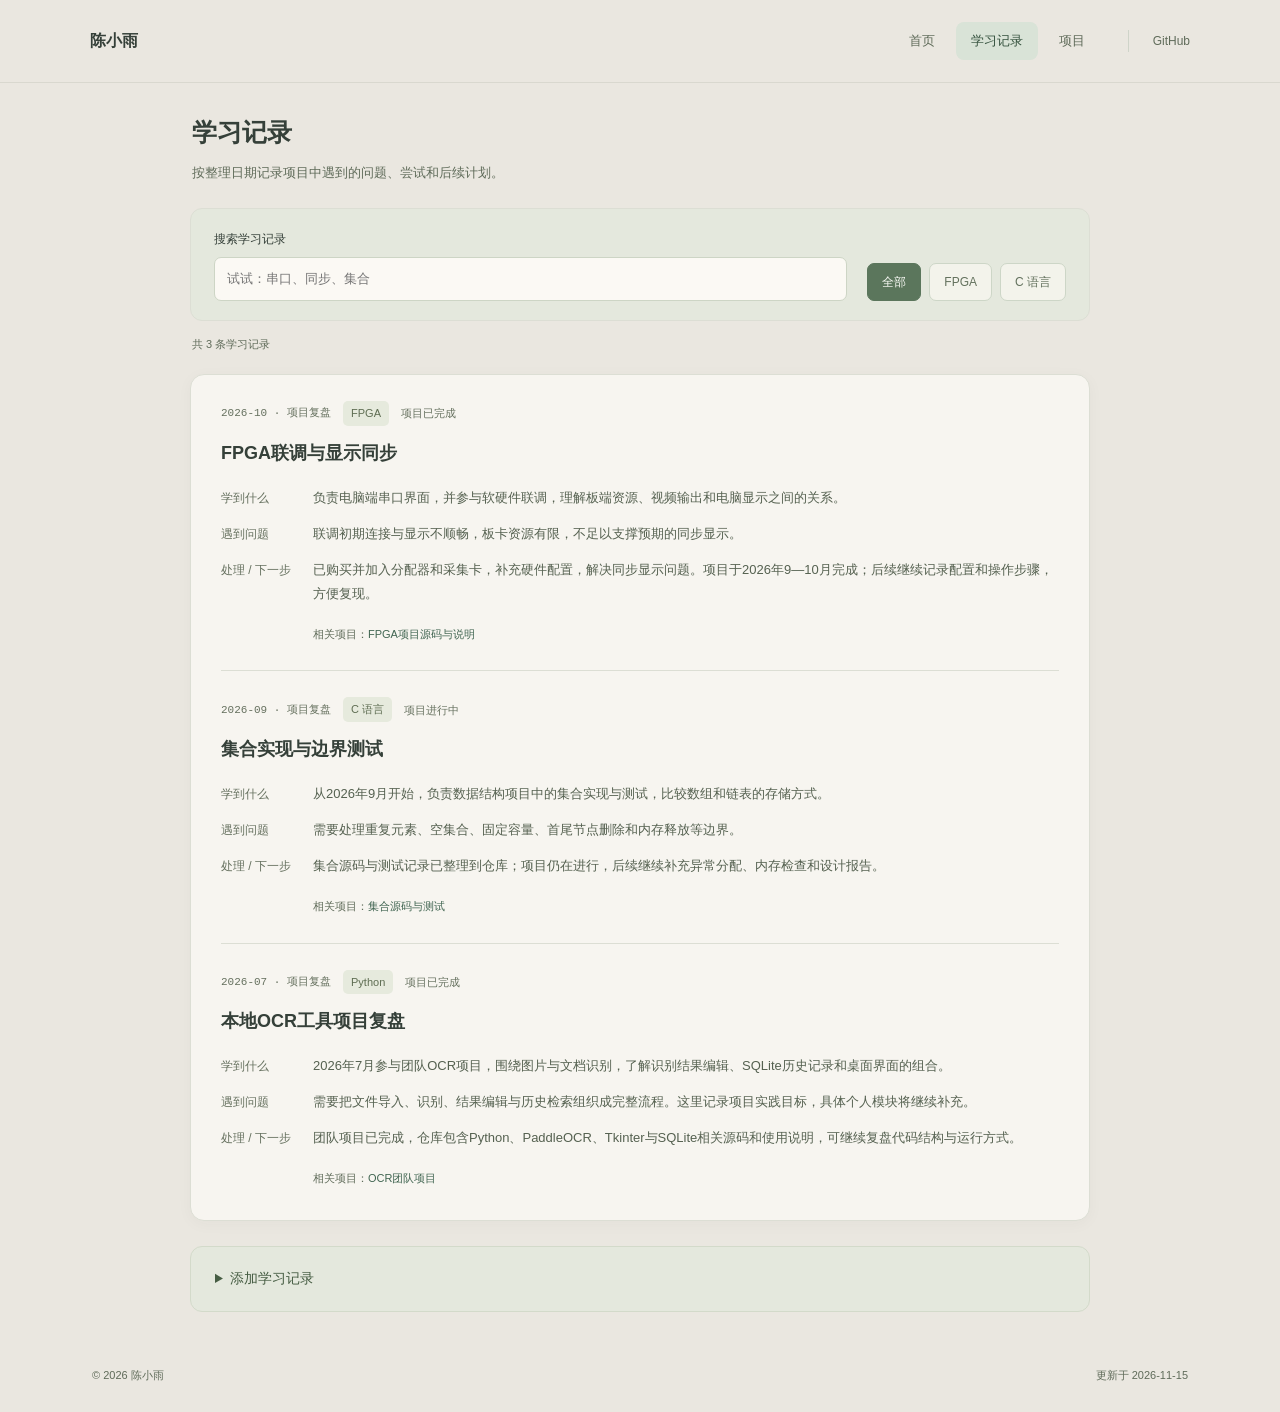
==== commit d2de6a5d: "完善技能证据、联系信息与项目复盘，补充网站运行说明" ====
--- a/learning.html
+++ b/learning.html
@@ -1,3 +1,3 @@
 <!doctype html>
 <html lang="zh-CN"><head><meta charset="utf-8"><meta name="viewport" content="width=device-width,initial-scale=1"><meta name="description" content="陈小雨的个人主页：项目、学习记录与编程实践。"><meta name="color-scheme" content="light"><title>学习记录 · 陈小雨</title><link rel="stylesheet" href="assets/style.css"></head>
-<body data-single="false"><a class="skip" href="#main">跳到主要内容</a><header class="site-header"><div class="wrap header-inner"><a class="brand" data-page="home" href="index.html">陈小雨</a><nav class="nav" aria-label="主导航"><a data-page="home" href="index.html">首页</a><a data-page="journal" href="learning.html" aria-current="page">学习记录</a><a data-page="projects" href="projects.html">项目</a></nav><a class="github-link" href="https://github.com/Jingzhe-chen714" target="_blank" rel="noopener noreferrer">GitHub</a></div></header><main class="wrap" id="main"><noscript><p class="noscript">JavaScript 未启用，静态内容仍可阅读；筛选与记录表单需要启用 JavaScript。</p></noscript><div class="view" data-view="journal"><header class="page-title"><div class="title-line"><h1>学习记录</h1></div><p>按整理日期记录项目中遇到的问题、尝试和后续计划。</p></header><div class="searchbar"><div class="search-field"><label for="note-search">搜索学习记录</label><input id="note-search" type="search" placeholder="试试：串口、同步、集合" maxlength="100"></div><div class="filters" aria-label="学习记录分类"><button class="filter" data-note-filter="全部" aria-pressed="true" type="button">全部</button><button class="filter" data-note-filter="FPGA" aria-pressed="false" type="button">FPGA</button><button class="filter" data-note-filter="C 语言" aria-pressed="false" type="button">C 语言</button></div></div><p class="result-info" id="note-count" aria-live="polite">共 3 条学习记录</p><div class="journal-layout"><div><div id="notes"><article class="entry" data-category="FPGA"><div class="entry-meta"><time datetime="2026-11-14">2026.11.14 · 项目复盘</time><span class="tag">FPGA</span><span>待补充根因</span></div><h2>串口连接排查</h2><div class="entry-grid"><b>学到什么</b><p>参与 FPGA 项目的电脑串口界面，把界面操作与板端控制联系起来。先确认通信路径，再排查具体功能，是这次实践中需要坚持的顺序。</p><b>遇到问题</b><p>项目最开始，电脑串口与板子难以建立连接。</p><b>处理 / 下一步</b><p>保留这一问题作为联调复盘。下一轮按端口识别、端口占用、通信参数和命令响应逐项记录，并为界面补充连接状态与错误提示。接下来重点补全连接日志，确认具体根因。</p></div><div class="entry-source">相关项目：<a href="https://github.com/Jingzhe-chen714/fpga" target="_blank" rel="noopener noreferrer">FPGA 项目与串口控制说明</a></div></article><article class="entry" data-category="FPGA"><div class="entry-meta"><time datetime="2026-11-14">2026.11.14 · 项目复盘</time><span class="tag">FPGA</span><span>持续改进</span></div><h2>串口界面与显示同步</h2><div class="entry-grid"><b>学到什么</b><p>串口控制界面、板端处理和显示屏刷新之间存在多个环节；观察到同一画面，并不等于已经验证严格同步。</p><b>遇到问题</b><p>串口界面与显示屏难以做到百分之百同步，整体流畅度还不够。</p><b>处理 / 下一步</b><p>目前仍是待改进事项。计划分别记录命令发送、板端响应和显示变化的时间；再检查界面刷新是否受阻、是否重复发送命令。仓库的仿真与编译记录可以辅助分析，不能替代真实设备测试。</p></div><div class="entry-source">相关项目：<a href="https://github.com/Jingzhe-chen714/fpga/blob/main/README.md" target="_blank" rel="noopener noreferrer">README：已有验证结果与适用范围</a></div></article><article class="entry" data-category="C 语言"><div class="entry-meta"><time datetime="2026-11-14">2026.11.14 · 项目复盘</time><span class="tag">C 语言</span><span>已有测试记录</span></div><h2>集合边界测试</h2><div class="entry-grid"><b>学到什么</b><p>在数据结构项目中负责集合与测试。数组集合需要处理固定容量，链表集合需要管理节点与字符串的生命周期。</p><b>遇到问题</b><p>测试需要确认重复添加是否改变大小、空集合运算是否正确，以及删除首节点、中间节点和末节点后结构是否仍然有效。我把这些情况作为边界测试的重点。</p><b>处理 / 下一步</b><p>仓库已覆盖基本集合运算、重复元素、删除边界、清空后复用和结果写回等场景。现有测试记录通过；链表分配失败模拟与内存检测仍是后续补充方向。</p></div><div class="entry-source">相关项目：<a href="https://gitee.com/chen-xiaoyu33/data-structure-course-design" target="_blank" rel="noopener noreferrer">集合源码、测试程序与设计说明</a></div></article></div><p id="note-empty" class="empty" hidden>没有找到匹配的记录，试试其他关键词或分类。</p></div></div><details class="write-box" aria-labelledby="write-title"><summary id="write-title">添加学习记录</summary><p class="hint">记录保存在当前浏览器，可以导出 JSON 备份；换设备或清除浏览器数据前，记得先导出。</p><form id="note-form"><div class="form-grid"><div><label for="new-title">标题 *</label><input id="new-title" name="title" required maxlength="80" placeholder="这一次，我弄懂了什么？"></div><div><label for="new-date">整理日期 *</label><input id="new-date" name="date" type="date" value="2026-11-15" required min="2000-01-01" max="2100-12-31"></div><div class="full"><label for="new-what">学了什么 *</label><textarea id="new-what" name="what" required maxlength="1200" placeholder="具体任务、知识点或作品"></textarea></div><div class="full"><label for="new-problem">遇到什么问题 *</label><textarea id="new-problem" name="problem" required maxlength="1200" placeholder="描述现象，也可以记录还没理解的地方"></textarea></div><div class="full"><label for="new-solution">如何处理 / 下一步 *</label><textarea id="new-solution" name="solution" required maxlength="1200" placeholder="写清已做的尝试和仍需验证的部分"></textarea></div></div><div class="form-actions"><button type="submit" class="button">保存到当前浏览器</button><button id="export-notes" type="button" class="button secondary">导出我的记录</button></div><p id="form-status" class="status" role="status"></p></form></details></div></main><footer class="wrap footer"><span>© 2026 陈小雨</span><span>更新于 2026-11-15</span></footer><script src="assets/app.js" defer></script></body></html>+<body data-single="false"><a class="skip" href="#main">跳到主要内容</a><header class="site-header"><div class="wrap header-inner"><a class="brand" data-page="home" href="index.html">陈小雨</a><nav class="nav" aria-label="主导航"><a data-page="home" href="index.html">首页</a><a data-page="journal" href="learning.html" aria-current="page">学习记录</a><a data-page="projects" href="projects.html">项目</a></nav><a class="github-link" href="https://github.com/Jingzhe-chen714" target="_blank" rel="noopener noreferrer">GitHub</a></div></header><main class="wrap" id="main"><noscript><p class="noscript">JavaScript 未启用，静态内容仍可阅读；筛选与记录表单需要启用 JavaScript。</p></noscript><div class="view" data-view="journal"><header class="page-title"><div class="title-line"><h1>学习记录</h1></div><p>按整理日期记录项目中遇到的问题、尝试和后续计划。</p></header><div class="searchbar"><div class="search-field"><label for="note-search">搜索学习记录</label><input id="note-search" type="search" placeholder="试试：串口、同步、集合" maxlength="100"></div><div class="filters" aria-label="学习记录分类"><button class="filter" data-note-filter="全部" aria-pressed="true" type="button">全部</button><button class="filter" data-note-filter="FPGA" aria-pressed="false" type="button">FPGA</button><button class="filter" data-note-filter="C 语言" aria-pressed="false" type="button">C 语言</button></div></div><p class="result-info" id="note-count" aria-live="polite">共 3 条学习记录</p><div class="journal-layout"><div><div id="notes"><article class="entry" data-category="FPGA"><div class="entry-meta"><time datetime="2026-10">2026-10 · 项目复盘</time><span class="tag">FPGA</span><span>项目已完成</span></div><h2>FPGA联调与显示同步</h2><div class="entry-grid"><b>学到什么</b><p>负责电脑端串口界面，并参与软硬件联调，理解板端资源、视频输出和电脑显示之间的关系。</p><b>遇到问题</b><p>联调初期连接与显示不顺畅，板卡资源有限，不足以支撑预期的同步显示。</p><b>处理 / 下一步</b><p>已购买并加入分配器和采集卡，补充硬件配置，解决同步显示问题。项目于2026年9—10月完成；后续继续记录配置和操作步骤，方便复现。</p></div><div class="entry-source">相关项目：<a href="https://github.com/Jingzhe-chen714/fpga" target="_blank" rel="noopener noreferrer">FPGA项目源码与说明</a></div></article><article class="entry" data-category="C 语言"><div class="entry-meta"><time datetime="2026-09">2026-09 · 项目复盘</time><span class="tag">C 语言</span><span>项目进行中</span></div><h2>集合实现与边界测试</h2><div class="entry-grid"><b>学到什么</b><p>从2026年9月开始，负责数据结构项目中的集合实现与测试，比较数组和链表的存储方式。</p><b>遇到问题</b><p>需要处理重复元素、空集合、固定容量、首尾节点删除和内存释放等边界。</p><b>处理 / 下一步</b><p>集合源码与测试记录已整理到仓库；项目仍在进行，后续继续补充异常分配、内存检查和设计报告。</p></div><div class="entry-source">相关项目：<a href="https://gitee.com/chen-xiaoyu33/data-structure-course-design" target="_blank" rel="noopener noreferrer">集合源码与测试</a></div></article><article class="entry" data-category="Python"><div class="entry-meta"><time datetime="2026-07">2026-07 · 项目复盘</time><span class="tag">Python</span><span>项目已完成</span></div><h2>本地OCR工具项目复盘</h2><div class="entry-grid"><b>学到什么</b><p>2026年7月参与团队OCR项目，围绕图片与文档识别，了解识别结果编辑、SQLite历史记录和桌面界面的组合。</p><b>遇到问题</b><p>需要把文件导入、识别、结果编辑与历史检索组织成完整流程。这里记录项目实践目标，具体个人模块将继续补充。</p><b>处理 / 下一步</b><p>团队项目已完成，仓库包含Python、PaddleOCR、Tkinter与SQLite相关源码和使用说明，可继续复盘代码结构与运行方式。</p></div><div class="entry-source">相关项目：<a href="https://github.com/weijiayue19/project6" target="_blank" rel="noopener noreferrer">OCR团队项目</a></div></article></div><p id="note-empty" class="empty" hidden>没有找到匹配的记录，试试其他关键词或分类。</p></div></div><details class="write-box" aria-labelledby="write-title"><summary id="write-title">添加学习记录</summary><p class="hint">记录保存在当前浏览器，可以导出 JSON 备份；换设备或清除浏览器数据前，记得先导出。</p><form id="note-form"><div class="form-grid"><div><label for="new-title">标题 *</label><input id="new-title" name="title" required maxlength="80" placeholder="这一次，我弄懂了什么？"></div><div><label for="new-date">整理日期 *</label><input id="new-date" name="date" type="date" value="2026-11-15" required min="2000-01-01" max="2100-12-31"></div><div class="full"><label for="new-what">学了什么 *</label><textarea id="new-what" name="what" required maxlength="1200" placeholder="具体任务、知识点或作品"></textarea></div><div class="full"><label for="new-problem">遇到什么问题 *</label><textarea id="new-problem" name="problem" required maxlength="1200" placeholder="描述现象，也可以记录还没理解的地方"></textarea></div><div class="full"><label for="new-solution">如何处理 / 下一步 *</label><textarea id="new-solution" name="solution" required maxlength="1200" placeholder="写清已做的尝试和仍需验证的部分"></textarea></div></div><div class="form-actions"><button type="submit" class="button">保存到当前浏览器</button><button id="export-notes" type="button" class="button secondary">导出我的记录</button></div><p id="form-status" class="status" role="status"></p></form></details></div></main><footer class="wrap footer"><span>© 2026 陈小雨</span><span>更新于 2026-11-15</span></footer><script src="assets/app.js" defer></script></body></html>
--- a/assets/style.css
+++ b/assets/style.css
@@ -1,5 +1,232 @@
-:root{color-scheme:light;--text:#24292f;--muted:#68717b;--line:#e7e9ed;--link:#2458a6;--surface:#f6f8fa;--focus:#3575c7}
-*{box-sizing:border-box}html{scroll-behavior:smooth}body{margin:0;background:#fff;color:var(--text);font:14px/1.85 -apple-system,BlinkMacSystemFont,"Segoe UI","Microsoft YaHei","PingFang SC",sans-serif}a{color:var(--link);text-decoration:none;text-underline-offset:3px}a:hover{text-decoration:underline}button,input,textarea,select{font:inherit}button,a,input,textarea,summary{touch-action:manipulation}button{cursor:pointer}button:focus-visible,a:focus-visible,input:focus-visible,textarea:focus-visible,summary:focus-visible{outline:2px solid var(--focus);outline-offset:4px}[hidden]{display:none!important}h1,h2,h3,p{margin-top:0}h1,h2,h3{line-height:1.5;font-weight:600}button:disabled{cursor:default}.wrap{width:min(1020px,calc(100% - 64px));margin-inline:auto}.skip{position:fixed;top:-100px;left:20px;background:#fff;border:1px solid var(--line);padding:8px 14px;z-index:5}.skip:focus{top:8px}.site-header{border-bottom:1px solid var(--line)}.header-inner{display:flex;align-items:center;gap:38px;min-height:72px}.brand{font-size:16px;font-weight:600;color:var(--text);margin-right:auto;white-space:nowrap}.brand:hover{text-decoration:none}.nav{display:flex;gap:28px;align-self:stretch;align-items:stretch}.nav a{display:flex;align-items:center;border-bottom:2px solid transparent;font-size:13px;color:var(--muted);padding-top:2px}.nav a:hover{text-decoration:none;color:var(--text)}.nav a[aria-current=page]{border-color:var(--text);color:var(--text)}.github-link{font-size:13px;color:var(--muted)}main.wrap{min-height:70vh}.home-layout{display:grid;grid-template-columns:220px minmax(0,1fr);gap:64px;padding:48px 0 20px}.profile h1{font-size:27px;letter-spacing:.3px;margin:0 0 6px}.profile .profile-class{font-size:12px;color:var(--muted);margin-bottom:20px}.profile p{margin-bottom:13px;color:#505963}.profile .profile-links{display:flex;gap:17px;font-size:13px;margin:19px 0 29px}.profile h2{font-size:13px;margin:24px 0 12px;color:var(--muted);font-weight:500}.practice-list{margin:0;padding:0;list-style:none}.practice-list li{margin-bottom:17px}.practice-list b{display:block;font-size:13px;font-weight:500}.practice-list span{display:block;font-size:12px;color:var(--muted);margin-top:3px}.profile .interest{font-size:12px;color:var(--muted)}.home-content{min-width:0}.home-section{margin-bottom:34px}.section-head{display:flex;gap:20px;align-items:baseline;justify-content:space-between;border-bottom:1px solid var(--line);padding-bottom:11px}.section-head h2{margin:0;font-size:18px}.section-head a{font-size:12px;color:var(--muted)}.home-project{padding:19px 0 20px;border-bottom:1px solid var(--line)}.project-line{display:flex;align-items:baseline;gap:12px;justify-content:space-between}.home-project h3{font-size:15px;margin:0}.home-project p{color:#535e69;margin:8px 0 7px;font-size:13px}.project-type{font-size:11px;color:var(--muted);white-space:nowrap}.project-meta{font-size:11px;color:var(--muted);display:flex;gap:18px;flex-wrap:wrap}.project-meta span{display:flex;align-items:center;gap:5px}.language-dot{display:inline-block;width:7px;height:7px;border-radius:50%;background:#6a869c}.language-dot.c{background:#8d8eab}.language-dot.python{background:#bc9b60}.note-row{padding:15px 0;border-bottom:1px solid var(--line);display:grid;grid-template-columns:minmax(0,1fr) auto;gap:7px 20px}.note-row h3{font-size:14px;font-weight:500;margin:0}.note-row time{font:11px/2 Consolas,monospace;color:var(--muted);padding-top:1px}.note-row p{grid-column:1/-1;color:var(--muted);font-size:12px;margin:0}.footer{border-top:1px solid var(--line);padding:19px 0 26px;margin-top:20px;font-size:11px;color:var(--muted);display:flex;justify-content:space-between;gap:20px}.footer a{color:var(--muted)}.page-title{padding:36px 0 22px}.page-title h1{font-size:25px;margin:0 0 10px;letter-spacing:0}.page-title p{color:var(--muted);max-width:760px;font-size:13px;margin:0}.title-line{display:flex;justify-content:space-between;align-items:center}.searchbar{display:flex;align-items:end;gap:20px;background:var(--surface);border:1px solid var(--line);border-radius:6px;padding:17px 20px}.search-field{flex:1}label{display:block;font-weight:500;font-size:12px;margin-bottom:6px}input,textarea,select{font-size:13px;color:var(--text);background:#fff;border:1px solid #cfd5dc;border-radius:5px;padding:8px 10px;max-width:100%;min-width:0}input,textarea{width:100%}input[type=date]{min-height:39px}textarea{resize:vertical;min-height:85px}.filters{display:flex;gap:7px;flex-wrap:wrap}.filter{border:1px solid #d8dee5;background:#fff;color:#56616d;font-size:12px;border-radius:5px;padding:7px 13px;line-height:1.8}.filter:hover{background:#f0f3f6}.filter[aria-pressed=true]{color:var(--link);border-color:#b5cae6;background:#eef4fc}.result-info{font-size:11px;color:var(--muted);margin:13px 0 0}.journal-layout{max-width:800px;margin:22px 0 28px}.entry{padding:25px 0;border-bottom:1px solid var(--line)}.entry:first-child{padding-top:0}.entry h2{font-size:18px;margin:13px 0 17px}.entry-meta{display:flex;gap:12px;align-items:center;flex-wrap:wrap;color:var(--muted);font-size:11px}.entry-meta time{font-family:Consolas,monospace}.tag{display:inline-block;background:#f1f3f5;color:#68717b;border-radius:4px;padding:2px 7px;font-size:11px;line-height:1.7}.entry-grid{display:grid;grid-template-columns:76px minmax(0,1fr);gap:11px 16px;font-size:13px}.entry-grid b{font-size:12px;color:#68717b;font-weight:500;padding-top:1px}.entry-grid p{margin:0;color:#47525d;overflow-wrap:anywhere}.entry-source{font-size:11px;color:var(--muted);margin:18px 0 0 92px}.write-box{max-width:800px;border:1px solid var(--line);border-radius:6px;padding:18px 21px;margin:32px 0 42px;background:var(--surface)}.write-box>summary{font-size:14px;color:var(--text);font-weight:500;cursor:pointer}.write-box[open]>summary{margin-bottom:15px}.write-box .hint{font-size:12px;color:var(--muted);margin:4px 0 20px}.form-grid{display:grid;grid-template-columns:2fr 1fr;gap:16px}.full{grid-column:1/-1}.button{font-size:12px;padding:8px 14px;border:1px solid #b9c9dd;background:#edf3fb;color:var(--link);border-radius:5px;line-height:1.8;display:inline-flex;align-items:center;justify-content:center;gap:8px}.button:hover{text-decoration:none;background:#e2ecf9}.button.secondary{border-color:#cfd5dc;background:#fff;color:#535e69}.button.secondary:hover{background:#f2f4f7}.form-actions{display:flex;flex-wrap:wrap;gap:10px;align-items:center;margin-top:18px}.status{font-size:12px;margin:12px 0 0;color:#2e6644;white-space:pre-wrap}.error{color:#a13c35}.local-entry{border-left:2px solid #9bbbe5;padding-left:15px}.project{padding:27px 0 30px;border-bottom:1px solid var(--line);max-width:860px}.project h2{font-size:20px;margin:12px 0}.project .summary{font-size:13px;color:#535e69;margin-bottom:18px;max-width:760px}.tags{display:flex;gap:7px;flex-wrap:wrap}.project dl{display:grid;grid-template-columns:72px minmax(0,1fr);gap:12px 20px;font-size:13px}.project dt{color:var(--muted)}.project dd{margin:0;color:#47525d;max-width:740px}.project-links{display:flex;gap:20px;flex-wrap:wrap;margin-top:22px;font-size:12px}.project details{margin-top:22px}.project details summary{font-size:12px;color:var(--link);cursor:pointer}.project details p{color:var(--muted);font-size:12px}.project pre{border:1px solid var(--line);border-radius:5px;background:var(--surface);padding:16px 20px;font:12px/1.85 Consolas,monospace;overflow-wrap:anywhere;white-space:pre-wrap;margin:12px 0}.tiny{font-size:11px;color:var(--muted);margin-top:18px}.section{padding:28px 0;max-width:860px}.section h2{font-size:17px;margin-bottom:12px}.section h3{font-size:15px}.about-copy{font-size:13px;color:#535e69}.project-end{margin:0 0 30px;font-size:12px}.empty{padding:28px 0;text-align:center;color:var(--muted);font-size:13px}.noscript{padding:12px;border:1px solid var(--line);font-size:12px;margin-top:20px}
-@media(max-width:800px){.wrap{width:calc(100% - 40px)}.home-layout{grid-template-columns:185px minmax(0,1fr);gap:35px}.header-inner{gap:25px}.nav{gap:22px}.searchbar{gap:14px;padding:15px}.entry-grid{grid-template-columns:66px minmax(0,1fr);gap:10px 12px}.entry-source{margin-left:78px}.project-type{display:none}}
-@media(max-width:600px){.wrap{width:calc(100% - 36px)}.header-inner{min-height:61px;gap:18px}.brand{font-size:15px}.nav{gap:20px}.nav a{font-size:12px}.github-link{display:none}.home-layout{grid-template-columns:1fr;padding-top:28px;gap:28px}.profile{padding-bottom:23px;border-bottom:1px solid var(--line)}.profile h1{font-size:25px}.profile .profile-class{margin-bottom:12px}.profile .profile-links{margin:13px 0 0}.profile h2,.profile .practice-list,.profile .interest{display:none}.profile p{font-size:13px;max-width:480px}.home-section{margin-bottom:28px}.section-head h2{font-size:17px}.home-project{padding:17px 0}.home-project h3{font-size:14px}.note-row{gap:7px 12px}.note-row h3{font-size:13px}.note-row time{font-size:10px}.page-title{padding:28px 0 20px}.page-title h1{font-size:23px}.page-title p{font-size:12px}.searchbar{flex-direction:column;align-items:stretch;gap:13px;padding:14px}.filter{padding:6px 12px}.entry{padding:23px 0}.entry h2{font-size:17px}.entry-grid{display:block}.entry-grid b{display:block;margin-top:13px;margin-bottom:4px;font-size:11px}.entry-grid p{font-size:13px}.entry-source{margin-left:0;margin-top:16px}.write-box{padding:16px}.form-grid{grid-template-columns:1fr}.full{grid-column:auto}.project{padding:23px 0}.project h2{font-size:18px}.project dl{grid-template-columns:60px minmax(0,1fr);gap:11px 12px;font-size:12px}.project .summary{font-size:12px}.project pre{padding:12px;font-size:11px}.project-links{gap:14px}.footer{font-size:10px;margin-top:7px}.footer span:last-child{white-space:nowrap}}
-@media(prefers-reduced-motion:reduce){html{scroll-behavior:auto}}@media print{body{background:white}.site-header,.filters,.searchbar,.write-box,.skip{display:none}.wrap{width:100%}.view{display:block!important}.home-layout{gap:25px;padding-top:0}.project,.entry{break-inside:avoid}.footer{margin-top:20px}}
+/* Palette and type */
+:root {
+  color-scheme: light;
+  --canvas: #eae7e0;
+  --panel: #f7f5f0;
+  --panel-alt: #eeece5;
+  --sidebar: #e4e9e0;
+  --text: #354039;
+  --muted: #5f6b59;
+  --line: #dcded4;
+  --link: #406551;
+  --accent-soft: #d9e3d7;
+  --focus: #64836c;
+  --shadow: 0 3px 16px rgba(51, 60, 48, .035);
+}
+* { box-sizing: border-box; }
+html { scroll-behavior: smooth; }
+body {
+  margin: 0;
+  background: var(--canvas);
+  color: var(--text);
+  font: 14px/1.85 -apple-system, BlinkMacSystemFont, "Segoe UI", "Microsoft YaHei", "PingFang SC", sans-serif;
+  -webkit-font-smoothing: antialiased;
+}
+a { color: var(--link); text-decoration: none; text-underline-offset: 4px; }
+a:hover { text-decoration: underline; }
+button, input, textarea, select { font: inherit; }
+button, a, input, textarea, summary { touch-action: manipulation; }
+button { cursor: pointer; }
+button:disabled { cursor: default; }
+button:focus-visible, a:focus-visible, input:focus-visible, textarea:focus-visible, summary:focus-visible {
+  outline: 2px solid var(--focus);
+  outline-offset: 4px;
+}
+[hidden] { display: none !important; }
+h1, h2, h3, p { margin-top: 0; }
+h1, h2, h3 { line-height: 1.5; font-weight: 600; }
+.wrap { width: min(1100px, calc(100% - 64px)); margin-inline: auto; }
+.skip { position: fixed; top: -100px; left: 20px; padding: 8px 14px; background: var(--panel); border: 1px solid var(--line); border-radius: 8px; z-index: 5; }
+.skip:focus { top: 8px; }
+
+/* Navigation */
+.site-header { border-bottom: 1px solid rgba(92, 105, 86, .12); }
+.header-inner { display: flex; align-items: center; gap: 28px; min-height: 82px; }
+.brand { margin-right: auto; color: var(--text); font-size: 16px; font-weight: 600; white-space: nowrap; }
+.brand:hover { text-decoration: none; }
+.nav { display: flex; gap: 6px; align-items: center; }
+.nav a { color: var(--muted); padding: 7px 15px; border-radius: 8px; font-size: 13px; }
+.nav a:hover { background: rgba(247, 245, 240, .65); color: var(--text); text-decoration: none; }
+.nav a[aria-current=page] { background: var(--accent-soft); color: #35523e; }
+.github-link { font-size: 12px; color: var(--muted); padding-left: 24px; border-left: 1px solid #cfd4c9; }
+main.wrap { min-height: 70vh; }
+
+/* Homepage */
+.home-layout { display: grid; grid-template-columns: 262px minmax(0, 1fr); gap: 26px; padding: 32px 0 0; align-items: start; }
+.profile { background: var(--sidebar); border: 1px solid #d6ddd0; border-radius: 15px; padding: 28px 24px 22px; box-shadow: var(--shadow); }
+.profile h1 { font-size: 27px; letter-spacing: .4px; margin: 0 0 7px; color: #2f4436; }
+.profile .profile-class { font-size: 12px; color: #5f6b59; margin-bottom: 22px; }
+.profile p { color: #515f52; margin-bottom: 13px; font-size: 13px; }
+.profile .profile-links { display: flex; gap: 10px; margin: 21px 0 27px; }
+.profile-links a { display: inline-block; font-size: 12px; padding: 4px 12px; background: #edf0e8; border: 1px solid #cdd7c7; border-radius: 7px; color: #476147; }
+.profile-links a:hover { background: #f4f5ef; text-decoration: none; }
+.profile h2 { font-size: 12px; color: #5e6d57; margin: 23px 0 14px; padding-top: 20px; border-top: 1px solid #ced7c7; font-weight: 500; }
+.practice-list { padding: 0; margin: 0; list-style: none; }
+.practice-list li { margin-bottom: 19px; }
+.practice-list li:last-child { margin-bottom: 0; }
+.practice-list b { display: block; font-size: 13px; font-weight: 500; }
+.practice-list span { display: block; font-size: 12px; color: #5f6b59; margin-top: 4px; }
+.profile .interest { font-size: 12px; color: #5f6b59; margin-bottom: 3px; }
+.home-content { min-width: 0; }
+.home-section { background: var(--panel); border: 1px solid var(--line); border-radius: 15px; padding: 24px 27px 7px; margin-bottom: 22px; box-shadow: var(--shadow); }
+.section-head { display: flex; align-items: baseline; justify-content: space-between; gap: 20px; padding: 0 0 16px; border-bottom: 1px solid var(--line); }
+.section-head h2 { font-size: 18px; margin: 0; color: #354537; }
+.section-head a { color: var(--muted); font-size: 12px; }
+.home-project { padding: 21px 0 22px; border-bottom: 1px solid #e1e3d9; }
+.home-project:last-child { border-bottom: 0; }
+.project-line { display: flex; align-items: baseline; justify-content: space-between; gap: 14px; }
+.home-project h3 { margin: 0; font-size: 16px; font-weight: 600; }
+.home-project h3 a { color: #3d5845; }
+.home-project p { font-size: 13px; color: #5b655b; margin: 10px 0 11px; line-height: 1.95; }
+.project-type { font-size: 11px; color: #66715f; white-space: nowrap; }
+.project-meta { display: flex; flex-wrap: wrap; gap: 7px 20px; font-size: 11px; color: #66715f; }
+.project-meta span { display: flex; align-items: center; gap: 6px; }
+.repo-link { margin-left: auto; font-size: 12px; text-decoration: underline; text-decoration-color: #a6b39b; white-space: nowrap; }
+.language-dot { display: inline-block; width: 7px; height: 7px; border-radius: 50%; background: #789483; }
+.language-dot.c { background: #999292; }
+.language-dot.python { background: #b49b70; }
+.note-row { display: grid; grid-template-columns: minmax(0, 1fr) auto; gap: 7px 20px; padding: 18px 0; border-bottom: 1px solid #e1e3d9; }
+.note-row:last-child { border-bottom: 0; }
+.note-row h3 { font-size: 14px; font-weight: 500; margin: 0; }
+.note-row time { padding-top: 2px; color: #66715f; font: 11px/2 Consolas, monospace; }
+.note-row p { grid-column: 1/-1; font-size: 12px; color: var(--muted); margin: 0; }
+.footer { display: flex; justify-content: space-between; gap: 20px; font-size: 11px; color: #5f6b59; padding: 20px 2px 27px; margin-top: 12px; }
+.footer a { color: var(--muted); }
+
+/* Reading pages */
+.page-title { max-width: 900px; padding: 31px 2px 23px; margin-inline: auto; }
+.page-title h1 { font-size: 25px; margin: 0 0 9px; letter-spacing: 0; }
+.page-title p { font-size: 13px; color: var(--muted); margin: 0; }
+.title-line { display: flex; justify-content: space-between; align-items: center; }
+.searchbar { display: flex; align-items: end; gap: 20px; max-width: 900px; margin-inline: auto; padding: 19px 23px; border: 1px solid var(--line); border-radius: 12px; background: #e4e8dd; }
+.search-field { flex: 1; }
+label { display: block; font-size: 12px; font-weight: 500; margin-bottom: 7px; }
+input, textarea, select { font-size: 13px; color: var(--text); background: #fbf9f4; border: 1px solid #cdd5c5; border-radius: 7px; padding: 9px 12px; max-width: 100%; min-width: 0; }
+input, textarea { width: 100%; }
+input[type=date] { min-height: 40px; }
+textarea { resize: vertical; min-height: 88px; }
+input:focus, textarea:focus { border-color: #7d997c; }
+.filters { display: flex; flex-wrap: wrap; gap: 8px; }
+main .view > .filters { max-width: 900px; margin: 0 auto; }
+.filter { background: #f3f3eb; border: 1px solid #cdd6c7; border-radius: 7px; color: #63715d; padding: 7px 14px; font-size: 12px; line-height: 1.85; }
+.filter:hover { background: #e8ede2; }
+.filter[aria-pressed=true] { background: #5b765c; color: #f9faf5; border-color: #5b765c; }
+.result-info { max-width: 900px; font-size: 11px; color: #5f6b59; margin: 13px auto 0; padding-left: 2px; }
+.journal-layout { max-width: 900px; margin: 20px auto 25px; border: 1px solid var(--line); border-radius: 14px; background: var(--panel); padding: 26px 30px 5px; box-shadow: var(--shadow); }
+.entry { padding: 26px 0; border-bottom: 1px solid var(--line); }
+.entry:first-child { padding-top: 0; }
+.entry:last-child { border-bottom: 0; }
+.entry h2 { font-size: 18px; margin: 14px 0 19px; }
+.entry-meta { display: flex; align-items: center; flex-wrap: wrap; gap: 12px; font-size: 11px; color: #66715f; }
+.entry-meta time { font-family: Consolas, monospace; }
+.tag { display: inline-block; padding: 3px 8px; border-radius: 5px; background: #e6eadd; color: #5e6d52; font-size: 11px; line-height: 1.7; }
+.entry-grid { display: grid; grid-template-columns: 76px minmax(0, 1fr); gap: 12px 16px; font-size: 13px; }
+.entry-grid b { color: #66715f; font-size: 12px; font-weight: 500; padding-top: 1px; }
+.entry-grid p { margin: 0; color: #556150; overflow-wrap: anywhere; }
+.entry-source { font-size: 11px; color: var(--muted); margin: 18px 0 0 92px; }
+.write-box { max-width: 900px; padding: 19px 24px; border: 1px solid #d3daca; border-radius: 12px; margin: 25px auto 33px; background: #e4e8dd; }
+.write-box > summary { font-size: 14px; color: #465d43; font-weight: 500; cursor: pointer; }
+.write-box[open] > summary { margin-bottom: 17px; }
+.write-box .hint { font-size: 12px; color: var(--muted); margin: 4px 0 21px; }
+.form-grid { display: grid; grid-template-columns: 2fr 1fr; gap: 17px; }
+.full { grid-column: 1/-1; }
+.button { display: inline-flex; align-items: center; justify-content: center; gap: 8px; background: #5b765c; color: #f8f8f1; border: 1px solid #5b765c; border-radius: 7px; font-size: 12px; line-height: 1.85; padding: 9px 15px; }
+.button:hover { background: #4c684e; text-decoration: none; }
+.button.secondary { background: #f4f4ec; color: #5d6d53; border-color: #c6d1be; }
+.button.secondary:hover { background: #edf0e6; }
+.form-actions { display: flex; flex-wrap: wrap; align-items: center; gap: 11px; margin-top: 20px; }
+.status { font-size: 12px; margin: 13px 0 0; color: #386345; white-space: pre-wrap; }
+.error { color: #a04737; }
+.local-entry { border-left: 2px solid #95ac86; padding-left: 16px; }
+.project { max-width: 900px; margin: 20px auto 23px; padding: 27px 30px 28px; border: 1px solid var(--line); border-radius: 14px; background: var(--panel); box-shadow: var(--shadow); }
+.project h2 { font-size: 20px; margin: 14px 0; }
+.project .summary { font-size: 13px; color: #5d6858; margin-bottom: 21px; }
+.tags { display: flex; flex-wrap: wrap; gap: 7px; }
+.project dl { display: grid; grid-template-columns: 72px minmax(0, 1fr); gap: 14px 20px; font-size: 13px; }
+.project dt { color: #5f6b59; }
+.project dd { margin: 0; color: #556150; }
+.project-links { display: flex; flex-wrap: wrap; gap: 20px; margin-top: 23px; font-size: 12px; }
+.project details { margin-top: 24px; }
+.project details summary { color: var(--link); font-size: 12px; cursor: pointer; }
+.project details p { color: var(--muted); font-size: 12px; }
+.project pre { font: 12px/1.9 Consolas, monospace; border: 1px solid #dcdfd1; border-radius: 8px; background: var(--panel-alt); padding: 17px 20px; overflow-wrap: anywhere; white-space: pre-wrap; margin: 14px 0; }
+.tiny { font-size: 11px; color: var(--muted); margin-top: 19px; }
+.section { max-width: 900px; padding: 12px 3px 25px; margin-inline: auto; }
+.section h2 { font-size: 17px; margin-bottom: 14px; }
+.section h3 { font-size: 15px; }
+.about-copy { color: #5b6655; font-size: 13px; }
+.project-end { max-width: 900px; margin: 0 auto 30px; font-size: 12px; }
+.empty { padding: 28px 0; text-align: center; color: var(--muted); font-size: 13px; }
+.noscript { padding: 12px; background: var(--panel); border: 1px solid var(--line); border-radius: 8px; font-size: 12px; margin-top: 20px; }
+
+/* Smaller screens */
+@media (max-width: 900px) {
+  .wrap { width: calc(100% - 40px); }
+  .home-layout { grid-template-columns: 222px minmax(0, 1fr); gap: 20px; }
+  .profile { padding: 24px 20px; }
+  .home-section { padding: 22px 23px 6px; }
+  .project-type { display: none; }
+  .project-meta { gap: 5px 13px; }
+  .home-project h3 { font-size: 15px; }
+}
+@media (max-width: 650px) {
+  .wrap { width: calc(100% - 28px); }
+  .header-inner { min-height: 68px; gap: 12px; }
+  .brand { font-size: 15px; }
+  .nav { gap: 2px; }
+  .nav a { font-size: 12px; padding: 7px 11px; }
+  .github-link { display: none; }
+  .home-layout { grid-template-columns: 1fr; padding-top: 19px; gap: 18px; }
+  .profile { padding: 22px 22px 19px; border-radius: 13px; }
+  .profile h1 { font-size: 25px; }
+  .profile .profile-class { margin-bottom: 15px; }
+  .profile p { font-size: 13px; }
+  .profile .profile-links { margin: 17px 0 0; }
+  .profile h2, .profile .practice-list, .profile .interest { display: none; }
+  .home-section { padding: 21px 21px 5px; border-radius: 13px; margin-bottom: 18px; }
+  .section-head { padding-bottom: 14px; }
+  .section-head h2 { font-size: 17px; }
+  .section-head a { font-size: 11px; }
+  .home-project { padding: 19px 0; }
+  .home-project h3 { font-size: 14px; }
+  .home-project p { margin: 9px 0; line-height: 1.95; }
+  .repo-link { margin-left: 0; }
+  .note-row { gap: 7px 10px; padding: 17px 0; }
+  .note-row h3 { font-size: 13px; }
+  .note-row time { font-size: 10px; }
+  .page-title { padding: 25px 3px 20px; }
+  .page-title h1 { font-size: 23px; }
+  .page-title p { font-size: 12px; }
+  .searchbar { flex-direction: column; align-items: stretch; gap: 14px; padding: 17px; }
+  .filter { padding: 6px 12px; }
+  .journal-layout { padding: 22px 20px 3px; }
+  .entry { padding: 24px 0; }
+  .entry h2 { font-size: 17px; }
+  .entry-grid { display: block; }
+  .entry-grid b { display: block; font-size: 11px; margin: 14px 0 5px; }
+  .entry-grid p { font-size: 13px; }
+  .entry-source { margin-left: 0; margin-top: 17px; }
+  .write-box { padding: 18px; }
+  .form-grid { grid-template-columns: 1fr; }
+  .full { grid-column: auto; }
+  .project { padding: 23px 20px; border-radius: 13px; }
+  .project h2 { font-size: 18px; }
+  .project .summary { font-size: 13px; }
+  .project dl { grid-template-columns: 60px minmax(0, 1fr); gap: 13px 12px; font-size: 12px; }
+  .project pre { padding: 13px; font-size: 11px; }
+  .project-links { gap: 14px; }
+  .section { padding: 7px 3px 22px; }
+  .footer { margin-top: 0; padding: 18px 2px 23px; font-size: 10px; }
+  .footer span:last-child { white-space: nowrap; }
+}
+@media (prefers-reduced-motion: reduce) { html { scroll-behavior: auto; } }
+@media print {
+  body { background: #fff; }
+  .site-header, .filters, .searchbar, .write-box, .skip { display: none; }
+  .wrap { width: 100%; }
+  .view { display: block !important; }
+  .home-layout { gap: 25px; padding-top: 0; }
+  .profile, .home-section, .journal-layout, .project { box-shadow: none; background: #fff; border-color: #ddd; }
+  .project, .entry { break-inside: avoid; }
+  .footer { margin-top: 20px; }
+}
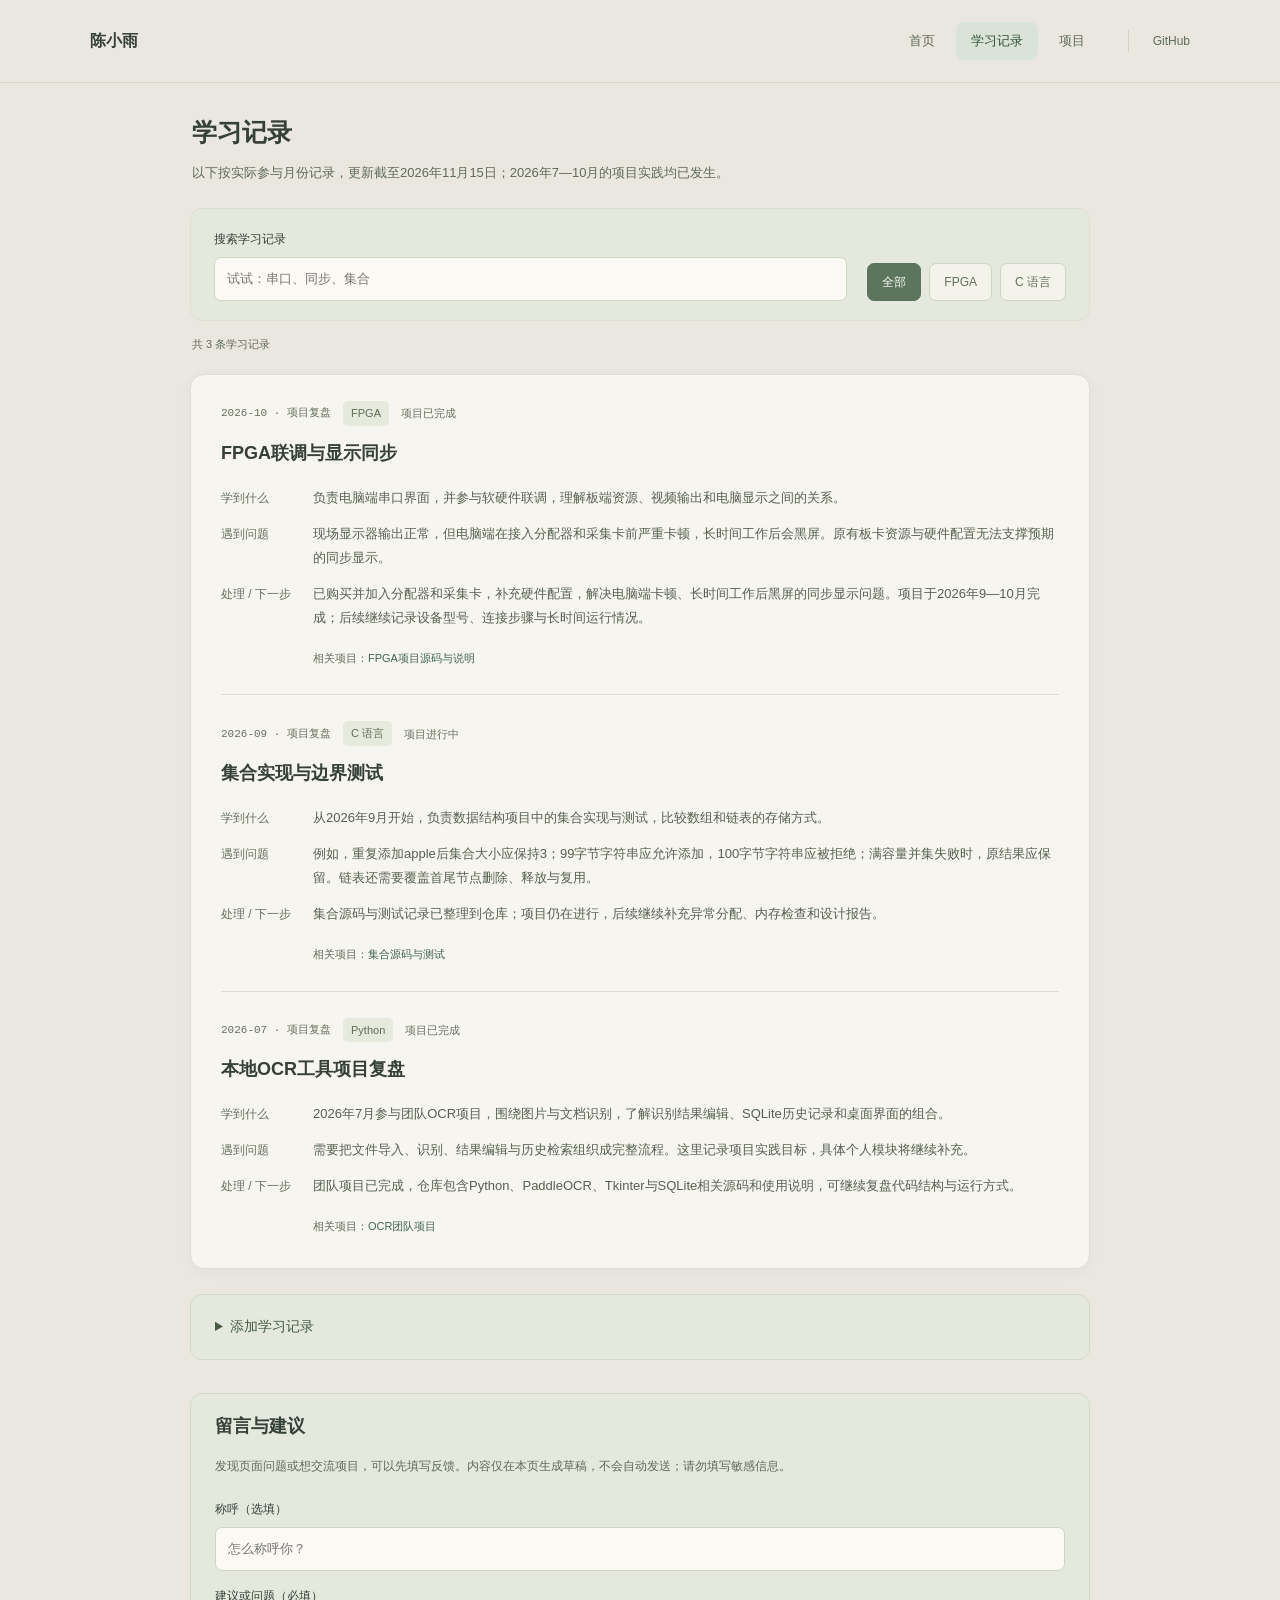
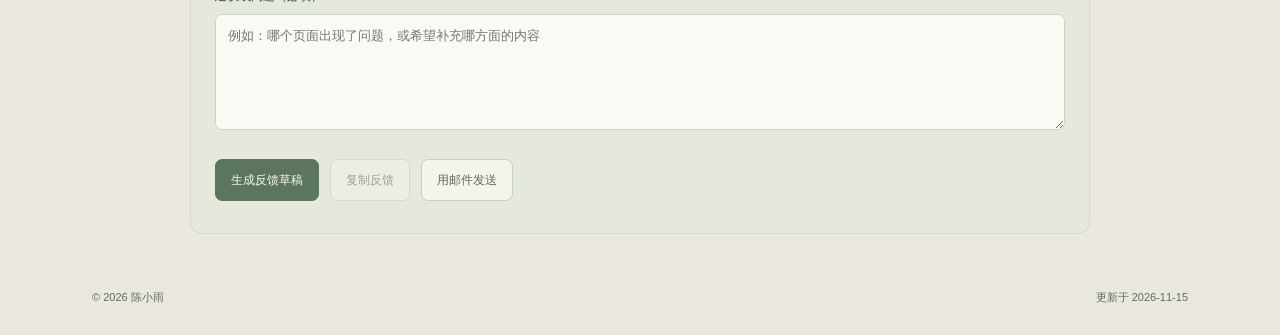
==== commit 25eb904a: "补充真实项目证据与反馈表单，完善问题复盘和独立资源维护" ====
--- a/learning.html
+++ b/learning.html
@@ -1,3 +1,24 @@
 <!doctype html>
-<html lang="zh-CN"><head><meta charset="utf-8"><meta name="viewport" content="width=device-width,initial-scale=1"><meta name="description" content="陈小雨的个人主页：项目、学习记录与编程实践。"><meta name="color-scheme" content="light"><title>学习记录 · 陈小雨</title><link rel="stylesheet" href="assets/style.css"></head>
-<body data-single="false"><a class="skip" href="#main">跳到主要内容</a><header class="site-header"><div class="wrap header-inner"><a class="brand" data-page="home" href="index.html">陈小雨</a><nav class="nav" aria-label="主导航"><a data-page="home" href="index.html">首页</a><a data-page="journal" href="learning.html" aria-current="page">学习记录</a><a data-page="projects" href="projects.html">项目</a></nav><a class="github-link" href="https://github.com/Jingzhe-chen714" target="_blank" rel="noopener noreferrer">GitHub</a></div></header><main class="wrap" id="main"><noscript><p class="noscript">JavaScript 未启用，静态内容仍可阅读；筛选与记录表单需要启用 JavaScript。</p></noscript><div class="view" data-view="journal"><header class="page-title"><div class="title-line"><h1>学习记录</h1></div><p>按整理日期记录项目中遇到的问题、尝试和后续计划。</p></header><div class="searchbar"><div class="search-field"><label for="note-search">搜索学习记录</label><input id="note-search" type="search" placeholder="试试：串口、同步、集合" maxlength="100"></div><div class="filters" aria-label="学习记录分类"><button class="filter" data-note-filter="全部" aria-pressed="true" type="button">全部</button><button class="filter" data-note-filter="FPGA" aria-pressed="false" type="button">FPGA</button><button class="filter" data-note-filter="C 语言" aria-pressed="false" type="button">C 语言</button></div></div><p class="result-info" id="note-count" aria-live="polite">共 3 条学习记录</p><div class="journal-layout"><div><div id="notes"><article class="entry" data-category="FPGA"><div class="entry-meta"><time datetime="2026-10">2026-10 · 项目复盘</time><span class="tag">FPGA</span><span>项目已完成</span></div><h2>FPGA联调与显示同步</h2><div class="entry-grid"><b>学到什么</b><p>负责电脑端串口界面，并参与软硬件联调，理解板端资源、视频输出和电脑显示之间的关系。</p><b>遇到问题</b><p>联调初期连接与显示不顺畅，板卡资源有限，不足以支撑预期的同步显示。</p><b>处理 / 下一步</b><p>已购买并加入分配器和采集卡，补充硬件配置，解决同步显示问题。项目于2026年9—10月完成；后续继续记录配置和操作步骤，方便复现。</p></div><div class="entry-source">相关项目：<a href="https://github.com/Jingzhe-chen714/fpga" target="_blank" rel="noopener noreferrer">FPGA项目源码与说明</a></div></article><article class="entry" data-category="C 语言"><div class="entry-meta"><time datetime="2026-09">2026-09 · 项目复盘</time><span class="tag">C 语言</span><span>项目进行中</span></div><h2>集合实现与边界测试</h2><div class="entry-grid"><b>学到什么</b><p>从2026年9月开始，负责数据结构项目中的集合实现与测试，比较数组和链表的存储方式。</p><b>遇到问题</b><p>需要处理重复元素、空集合、固定容量、首尾节点删除和内存释放等边界。</p><b>处理 / 下一步</b><p>集合源码与测试记录已整理到仓库；项目仍在进行，后续继续补充异常分配、内存检查和设计报告。</p></div><div class="entry-source">相关项目：<a href="https://gitee.com/chen-xiaoyu33/data-structure-course-design" target="_blank" rel="noopener noreferrer">集合源码与测试</a></div></article><article class="entry" data-category="Python"><div class="entry-meta"><time datetime="2026-07">2026-07 · 项目复盘</time><span class="tag">Python</span><span>项目已完成</span></div><h2>本地OCR工具项目复盘</h2><div class="entry-grid"><b>学到什么</b><p>2026年7月参与团队OCR项目，围绕图片与文档识别，了解识别结果编辑、SQLite历史记录和桌面界面的组合。</p><b>遇到问题</b><p>需要把文件导入、识别、结果编辑与历史检索组织成完整流程。这里记录项目实践目标，具体个人模块将继续补充。</p><b>处理 / 下一步</b><p>团队项目已完成，仓库包含Python、PaddleOCR、Tkinter与SQLite相关源码和使用说明，可继续复盘代码结构与运行方式。</p></div><div class="entry-source">相关项目：<a href="https://github.com/weijiayue19/project6" target="_blank" rel="noopener noreferrer">OCR团队项目</a></div></article></div><p id="note-empty" class="empty" hidden>没有找到匹配的记录，试试其他关键词或分类。</p></div></div><details class="write-box" aria-labelledby="write-title"><summary id="write-title">添加学习记录</summary><p class="hint">记录保存在当前浏览器，可以导出 JSON 备份；换设备或清除浏览器数据前，记得先导出。</p><form id="note-form"><div class="form-grid"><div><label for="new-title">标题 *</label><input id="new-title" name="title" required maxlength="80" placeholder="这一次，我弄懂了什么？"></div><div><label for="new-date">整理日期 *</label><input id="new-date" name="date" type="date" value="2026-11-15" required min="2000-01-01" max="2100-12-31"></div><div class="full"><label for="new-what">学了什么 *</label><textarea id="new-what" name="what" required maxlength="1200" placeholder="具体任务、知识点或作品"></textarea></div><div class="full"><label for="new-problem">遇到什么问题 *</label><textarea id="new-problem" name="problem" required maxlength="1200" placeholder="描述现象，也可以记录还没理解的地方"></textarea></div><div class="full"><label for="new-solution">如何处理 / 下一步 *</label><textarea id="new-solution" name="solution" required maxlength="1200" placeholder="写清已做的尝试和仍需验证的部分"></textarea></div></div><div class="form-actions"><button type="submit" class="button">保存到当前浏览器</button><button id="export-notes" type="button" class="button secondary">导出我的记录</button></div><p id="form-status" class="status" role="status"></p></form></details></div></main><footer class="wrap footer"><span>© 2026 陈小雨</span><span>更新于 2026-11-15</span></footer><script src="assets/app.js" defer></script></body></html>+<html lang="zh-CN"><head><meta charset="utf-8"><meta name="viewport" content="width=device-width,initial-scale=1"><meta name="description" content="陈小雨的个人主页：项目、学习记录与编程实践。"><meta name="color-scheme" content="light"><title>学习记录 · 陈小雨</title><link rel="stylesheet" href="assets/style.css?v=20261115-r4"></head>
+<body data-single="false"><a class="skip" href="#main">跳到主要内容</a><header class="site-header"><div class="wrap header-inner"><a class="brand" data-page="home" href="index.html">陈小雨</a><nav class="nav" aria-label="主导航"><a data-page="home" href="index.html">首页</a><a data-page="journal" href="learning.html" aria-current="page">学习记录</a><a data-page="projects" href="projects.html">项目</a></nav><a class="github-link" href="https://github.com/Jingzhe-chen714" target="_blank" rel="noopener noreferrer">GitHub</a></div></header><main class="wrap" id="main"><noscript><p class="noscript">JavaScript 未启用，静态内容仍可阅读；筛选与记录表单需要启用 JavaScript。</p></noscript><div class="view" data-view="journal"><header class="page-title"><div class="title-line"><h1>学习记录</h1></div><p>以下按实际参与月份记录，更新截至2026年11月15日；2026年7—10月的项目实践均已发生。</p></header><div class="searchbar"><div class="search-field"><label for="note-search">搜索学习记录</label><input id="note-search" type="search" placeholder="试试：串口、同步、集合" maxlength="100"></div><div class="filters" aria-label="学习记录分类"><button class="filter" data-note-filter="全部" aria-pressed="true" type="button">全部</button><button class="filter" data-note-filter="FPGA" aria-pressed="false" type="button">FPGA</button><button class="filter" data-note-filter="C 语言" aria-pressed="false" type="button">C 语言</button></div></div><p class="result-info" id="note-count" aria-live="polite">共 3 条学习记录</p><div class="journal-layout"><div><div id="notes"><article class="entry" data-category="FPGA"><div class="entry-meta"><time datetime="2026-10">2026-10 · 项目复盘</time><span class="tag">FPGA</span><span>项目已完成</span></div><h2>FPGA联调与显示同步</h2><div class="entry-grid"><b>学到什么</b><p>负责电脑端串口界面，并参与软硬件联调，理解板端资源、视频输出和电脑显示之间的关系。</p><b>遇到问题</b><p>现场显示器输出正常，但电脑端在接入分配器和采集卡前严重卡顿，长时间工作后会黑屏。原有板卡资源与硬件配置无法支撑预期的同步显示。</p><b>处理 / 下一步</b><p>已购买并加入分配器和采集卡，补充硬件配置，解决电脑端卡顿、长时间工作后黑屏的同步显示问题。项目于2026年9—10月完成；后续继续记录设备型号、连接步骤与长时间运行情况。</p></div><div class="entry-source">相关项目：<a href="https://github.com/Jingzhe-chen714/fpga" target="_blank" rel="noopener noreferrer">FPGA项目源码与说明</a></div></article><article class="entry" data-category="C 语言"><div class="entry-meta"><time datetime="2026-09">2026-09 · 项目复盘</time><span class="tag">C 语言</span><span>项目进行中</span></div><h2>集合实现与边界测试</h2><div class="entry-grid"><b>学到什么</b><p>从2026年9月开始，负责数据结构项目中的集合实现与测试，比较数组和链表的存储方式。</p><b>遇到问题</b><p>例如，重复添加apple后集合大小应保持3；99字节字符串应允许添加，100字节字符串应被拒绝；满容量并集失败时，原结果应保留。链表还需要覆盖首尾节点删除、释放与复用。</p><b>处理 / 下一步</b><p>集合源码与测试记录已整理到仓库；项目仍在进行，后续继续补充异常分配、内存检查和设计报告。</p></div><div class="entry-source">相关项目：<a href="https://gitee.com/chen-xiaoyu33/data-structure-course-design" target="_blank" rel="noopener noreferrer">集合源码与测试</a></div></article><article class="entry" data-category="Python"><div class="entry-meta"><time datetime="2026-07">2026-07 · 项目复盘</time><span class="tag">Python</span><span>项目已完成</span></div><h2>本地OCR工具项目复盘</h2><div class="entry-grid"><b>学到什么</b><p>2026年7月参与团队OCR项目，围绕图片与文档识别，了解识别结果编辑、SQLite历史记录和桌面界面的组合。</p><b>遇到问题</b><p>需要把文件导入、识别、结果编辑与历史检索组织成完整流程。这里记录项目实践目标，具体个人模块将继续补充。</p><b>处理 / 下一步</b><p>团队项目已完成，仓库包含Python、PaddleOCR、Tkinter与SQLite相关源码和使用说明，可继续复盘代码结构与运行方式。</p></div><div class="entry-source">相关项目：<a href="https://github.com/weijiayue19/project6" target="_blank" rel="noopener noreferrer">OCR团队项目</a></div></article></div><p id="note-empty" class="empty" hidden>没有找到匹配的记录，试试其他关键词或分类。</p></div></div><details class="write-box" aria-labelledby="write-title"><summary id="write-title">添加学习记录</summary><p class="hint">记录保存在当前浏览器，可以导出 JSON 备份；换设备或清除浏览器数据前，记得先导出。</p><form id="note-form"><div class="form-grid"><div><label for="new-title">标题 *</label><input id="new-title" name="title" required maxlength="80" placeholder="这一次，我弄懂了什么？"></div><div><label for="new-date">整理日期 *</label><input id="new-date" name="date" type="date" value="2026-11-15" required min="2000-01-01" max="2100-12-31"></div><div class="full"><label for="new-what">学了什么 *</label><textarea id="new-what" name="what" required maxlength="1200" placeholder="具体任务、知识点或作品"></textarea></div><div class="full"><label for="new-problem">遇到什么问题 *</label><textarea id="new-problem" name="problem" required maxlength="1200" placeholder="描述现象，也可以记录还没理解的地方"></textarea></div><div class="full"><label for="new-solution">如何处理 / 下一步 *</label><textarea id="new-solution" name="solution" required maxlength="1200" placeholder="写清已做的尝试和仍需验证的部分"></textarea></div></div><div class="form-actions"><button type="submit" class="button" disabled>保存到当前浏览器</button><button id="export-notes" type="button" class="button secondary">导出我的记录</button></div><p id="form-status" class="status" role="status"></p></form></details><!-- 反馈通过表单生成草稿，由访客复制或使用邮件发送；本站没有留言服务器。 -->
+<section class="write-box feedback" aria-labelledby="feedback-heading">
+  <h2 id="feedback-heading">留言与建议</h2>
+  <p class="hint">发现页面问题或想交流项目，可以先填写反馈。内容仅在本页生成草稿，不会自动发送；请勿填写敏感信息。</p>
+  <form id="feedback-form">
+    <label for="feedback-name">称呼（选填）</label>
+    <input id="feedback-name" name="visitor" maxlength="30" autocomplete="nickname" placeholder="怎么称呼你？">
+    <label for="feedback-content">建议或问题（必填）</label>
+    <textarea id="feedback-content" name="message" required maxlength="600" rows="4" placeholder="例如：哪个页面出现了问题，或希望补充哪方面的内容"></textarea>
+    <div class="form-actions">
+      <button type="submit" class="button" disabled>生成反馈草稿</button>
+      <button type="button" id="feedback-copy" class="button secondary" disabled>复制反馈</button>
+      <a id="feedback-email" class="button secondary" href="mailto:166528786@qq.com?subject=个人主页反馈">用邮件发送</a>
+    </div>
+    <div id="feedback-preview" hidden>
+      <label for="feedback-draft">反馈草稿</label>
+      <textarea id="feedback-draft" readonly rows="5"></textarea>
+    </div>
+    <p id="feedback-status" class="status" role="status" aria-live="polite"></p>
+  </form>
+</section>
+</div></main><footer class="wrap footer"><span>© 2026 陈小雨</span><span>更新于 2026-11-15</span></footer><script src="assets/app.js?v=20261115-r4" defer></script></body></html>
--- a/assets/style.css
+++ b/assets/style.css
@@ -230,3 +230,16 @@
   .project, .entry { break-inside: avoid; }
   .footer { margin-top: 20px; }
 }
+
+/* 项目证据使用原始截图与实际测试记录，不伪装成现场照片。 */
+.evidence { margin: 22px 0; }
+.evidence img { display: block; width: 100%; height: auto; border: 1px solid var(--line); border-radius: 9px; background: var(--panel); }
+.evidence figcaption { margin-top: 9px; color: var(--muted); font-size: 12px; }
+.feedback h2 { font-size: 18px; }
+.feedback label { margin-top: 14px; }
+.feedback #feedback-preview { margin-top: 18px; }
+.button:disabled { opacity: .55; cursor: default; }
+
+.evidence-table { width: 100%; border-collapse: collapse; margin-top: 22px; font-size: 13px; }
+.evidence-table caption { text-align: left; font-weight: 500; margin-bottom: 9px; }
+.evidence-table th, .evidence-table td { border-bottom: 1px solid var(--line); padding: 10px; text-align: left; vertical-align: top; }
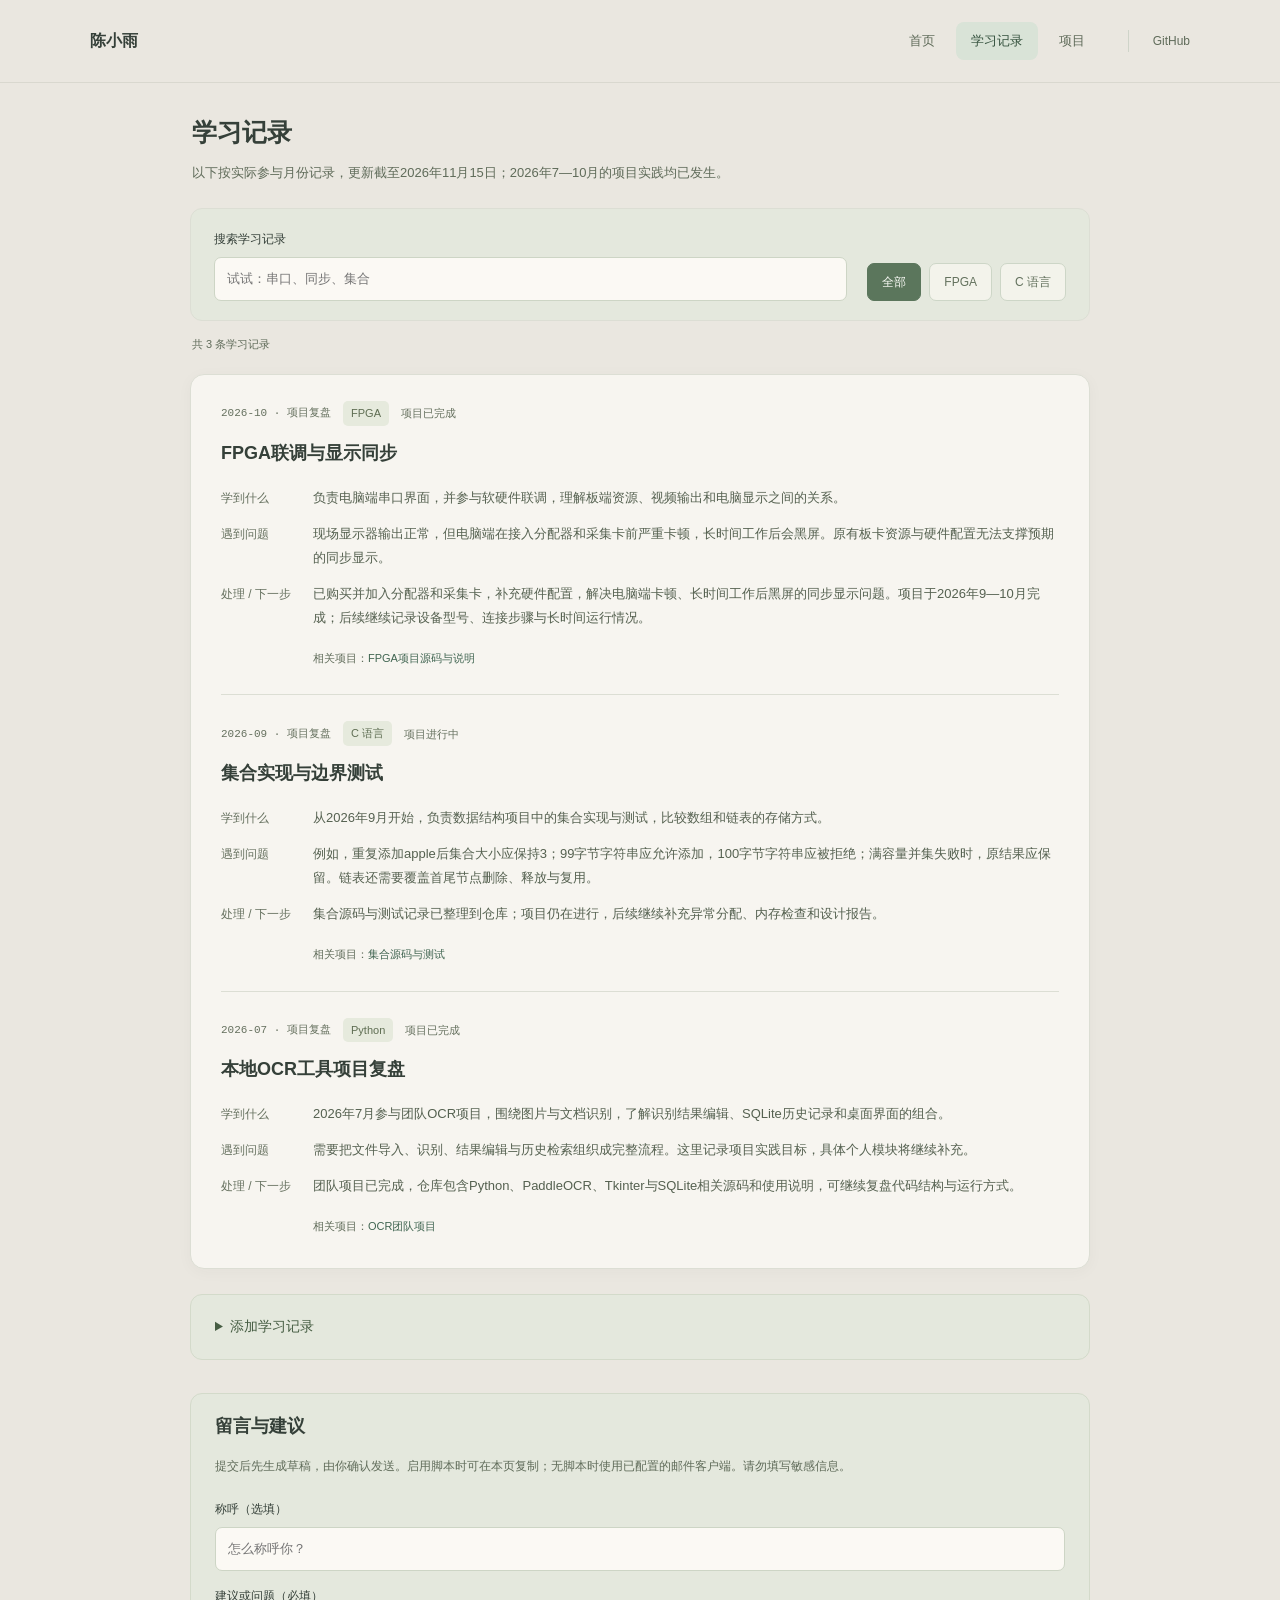
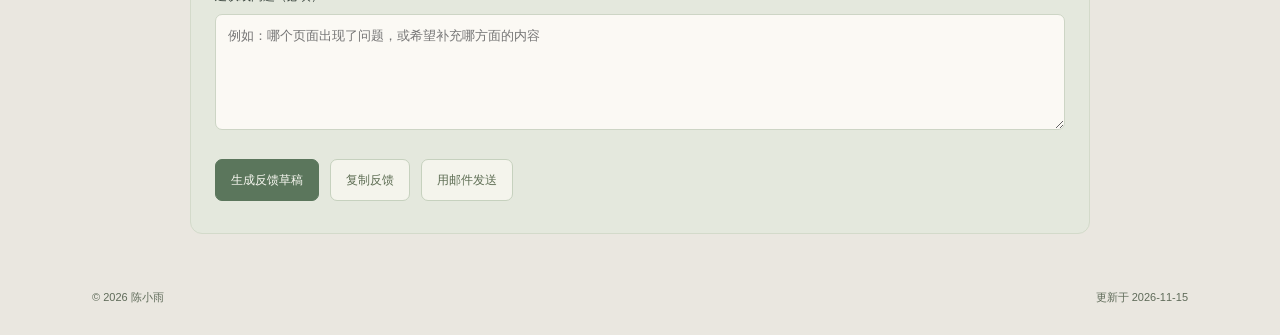
==== commit cac1b42d: "完善无脚本表单退路与公开FPGA证据，拆分说明并补充维护约定" ====
--- a/learning.html
+++ b/learning.html
@@ -1,17 +1,17 @@
 <!doctype html>
-<html lang="zh-CN"><head><meta charset="utf-8"><meta name="viewport" content="width=device-width,initial-scale=1"><meta name="description" content="陈小雨的个人主页：项目、学习记录与编程实践。"><meta name="color-scheme" content="light"><title>学习记录 · 陈小雨</title><link rel="stylesheet" href="assets/style.css?v=20261115-r4"></head>
-<body data-single="false"><a class="skip" href="#main">跳到主要内容</a><header class="site-header"><div class="wrap header-inner"><a class="brand" data-page="home" href="index.html">陈小雨</a><nav class="nav" aria-label="主导航"><a data-page="home" href="index.html">首页</a><a data-page="journal" href="learning.html" aria-current="page">学习记录</a><a data-page="projects" href="projects.html">项目</a></nav><a class="github-link" href="https://github.com/Jingzhe-chen714" target="_blank" rel="noopener noreferrer">GitHub</a></div></header><main class="wrap" id="main"><noscript><p class="noscript">JavaScript 未启用，静态内容仍可阅读；筛选与记录表单需要启用 JavaScript。</p></noscript><div class="view" data-view="journal"><header class="page-title"><div class="title-line"><h1>学习记录</h1></div><p>以下按实际参与月份记录，更新截至2026年11月15日；2026年7—10月的项目实践均已发生。</p></header><div class="searchbar"><div class="search-field"><label for="note-search">搜索学习记录</label><input id="note-search" type="search" placeholder="试试：串口、同步、集合" maxlength="100"></div><div class="filters" aria-label="学习记录分类"><button class="filter" data-note-filter="全部" aria-pressed="true" type="button">全部</button><button class="filter" data-note-filter="FPGA" aria-pressed="false" type="button">FPGA</button><button class="filter" data-note-filter="C 语言" aria-pressed="false" type="button">C 语言</button></div></div><p class="result-info" id="note-count" aria-live="polite">共 3 条学习记录</p><div class="journal-layout"><div><div id="notes"><article class="entry" data-category="FPGA"><div class="entry-meta"><time datetime="2026-10">2026-10 · 项目复盘</time><span class="tag">FPGA</span><span>项目已完成</span></div><h2>FPGA联调与显示同步</h2><div class="entry-grid"><b>学到什么</b><p>负责电脑端串口界面，并参与软硬件联调，理解板端资源、视频输出和电脑显示之间的关系。</p><b>遇到问题</b><p>现场显示器输出正常，但电脑端在接入分配器和采集卡前严重卡顿，长时间工作后会黑屏。原有板卡资源与硬件配置无法支撑预期的同步显示。</p><b>处理 / 下一步</b><p>已购买并加入分配器和采集卡，补充硬件配置，解决电脑端卡顿、长时间工作后黑屏的同步显示问题。项目于2026年9—10月完成；后续继续记录设备型号、连接步骤与长时间运行情况。</p></div><div class="entry-source">相关项目：<a href="https://github.com/Jingzhe-chen714/fpga" target="_blank" rel="noopener noreferrer">FPGA项目源码与说明</a></div></article><article class="entry" data-category="C 语言"><div class="entry-meta"><time datetime="2026-09">2026-09 · 项目复盘</time><span class="tag">C 语言</span><span>项目进行中</span></div><h2>集合实现与边界测试</h2><div class="entry-grid"><b>学到什么</b><p>从2026年9月开始，负责数据结构项目中的集合实现与测试，比较数组和链表的存储方式。</p><b>遇到问题</b><p>例如，重复添加apple后集合大小应保持3；99字节字符串应允许添加，100字节字符串应被拒绝；满容量并集失败时，原结果应保留。链表还需要覆盖首尾节点删除、释放与复用。</p><b>处理 / 下一步</b><p>集合源码与测试记录已整理到仓库；项目仍在进行，后续继续补充异常分配、内存检查和设计报告。</p></div><div class="entry-source">相关项目：<a href="https://gitee.com/chen-xiaoyu33/data-structure-course-design" target="_blank" rel="noopener noreferrer">集合源码与测试</a></div></article><article class="entry" data-category="Python"><div class="entry-meta"><time datetime="2026-07">2026-07 · 项目复盘</time><span class="tag">Python</span><span>项目已完成</span></div><h2>本地OCR工具项目复盘</h2><div class="entry-grid"><b>学到什么</b><p>2026年7月参与团队OCR项目，围绕图片与文档识别，了解识别结果编辑、SQLite历史记录和桌面界面的组合。</p><b>遇到问题</b><p>需要把文件导入、识别、结果编辑与历史检索组织成完整流程。这里记录项目实践目标，具体个人模块将继续补充。</p><b>处理 / 下一步</b><p>团队项目已完成，仓库包含Python、PaddleOCR、Tkinter与SQLite相关源码和使用说明，可继续复盘代码结构与运行方式。</p></div><div class="entry-source">相关项目：<a href="https://github.com/weijiayue19/project6" target="_blank" rel="noopener noreferrer">OCR团队项目</a></div></article></div><p id="note-empty" class="empty" hidden>没有找到匹配的记录，试试其他关键词或分类。</p></div></div><details class="write-box" aria-labelledby="write-title"><summary id="write-title">添加学习记录</summary><p class="hint">记录保存在当前浏览器，可以导出 JSON 备份；换设备或清除浏览器数据前，记得先导出。</p><form id="note-form"><div class="form-grid"><div><label for="new-title">标题 *</label><input id="new-title" name="title" required maxlength="80" placeholder="这一次，我弄懂了什么？"></div><div><label for="new-date">整理日期 *</label><input id="new-date" name="date" type="date" value="2026-11-15" required min="2000-01-01" max="2100-12-31"></div><div class="full"><label for="new-what">学了什么 *</label><textarea id="new-what" name="what" required maxlength="1200" placeholder="具体任务、知识点或作品"></textarea></div><div class="full"><label for="new-problem">遇到什么问题 *</label><textarea id="new-problem" name="problem" required maxlength="1200" placeholder="描述现象，也可以记录还没理解的地方"></textarea></div><div class="full"><label for="new-solution">如何处理 / 下一步 *</label><textarea id="new-solution" name="solution" required maxlength="1200" placeholder="写清已做的尝试和仍需验证的部分"></textarea></div></div><div class="form-actions"><button type="submit" class="button" disabled>保存到当前浏览器</button><button id="export-notes" type="button" class="button secondary">导出我的记录</button></div><p id="form-status" class="status" role="status"></p></form></details><!-- 反馈通过表单生成草稿，由访客复制或使用邮件发送；本站没有留言服务器。 -->
+<html lang="zh-CN"><head><meta charset="utf-8"><meta name="viewport" content="width=device-width,initial-scale=1"><meta name="description" content="陈小雨的个人主页：项目、学习记录与编程实践。"><meta name="color-scheme" content="light"><title>学习记录 · 陈小雨</title><link rel="stylesheet" href="assets/style.css?v=20261115-r5"></head>
+<body data-single="false"><a class="skip" href="#main">跳到主要内容</a><header class="site-header"><div class="wrap header-inner"><a class="brand" data-page="home" href="index.html">陈小雨</a><nav class="nav" aria-label="主导航"><a data-page="home" href="index.html">首页</a><a data-page="journal" href="learning.html" aria-current="page">学习记录</a><a data-page="projects" href="projects.html">项目</a></nav><a class="github-link" href="https://github.com/Jingzhe-chen714" target="_blank" rel="noopener noreferrer">GitHub</a></div></header><main class="wrap" id="main"><noscript><p class="noscript">JavaScript 未启用：仍可访问三个页面、阅读全部内容并使用邮件表单。搜索可用浏览器的页面查找功能；本地保存、导出和筛选需要启用脚本。</p></noscript><div class="view" data-view="journal"><header class="page-title"><div class="title-line"><h1>学习记录</h1></div><p>以下按实际参与月份记录，更新截至2026年11月15日；2026年7—10月的项目实践均已发生。</p></header><div class="searchbar js-only"><div class="search-field"><label for="note-search">搜索学习记录</label><input id="note-search" type="search" placeholder="试试：串口、同步、集合" maxlength="100"></div><div class="filters" aria-label="学习记录分类"><button class="filter" data-note-filter="全部" aria-pressed="true" type="button">全部</button><button class="filter" data-note-filter="FPGA" aria-pressed="false" type="button">FPGA</button><button class="filter" data-note-filter="C 语言" aria-pressed="false" type="button">C 语言</button></div></div><p class="result-info" id="note-count" aria-live="polite">共 3 条学习记录</p><div class="journal-layout"><div><div id="notes"><article class="entry" data-category="FPGA"><div class="entry-meta"><time datetime="2026-10">2026-10 · 项目复盘</time><span class="tag">FPGA</span><span>项目已完成</span></div><h2>FPGA联调与显示同步</h2><div class="entry-grid"><b>学到什么</b><p>负责电脑端串口界面，并参与软硬件联调，理解板端资源、视频输出和电脑显示之间的关系。</p><b>遇到问题</b><p>现场显示器输出正常，但电脑端在接入分配器和采集卡前严重卡顿，长时间工作后会黑屏。原有板卡资源与硬件配置无法支撑预期的同步显示。</p><b>处理 / 下一步</b><p>已购买并加入分配器和采集卡，补充硬件配置，解决电脑端卡顿、长时间工作后黑屏的同步显示问题。项目于2026年9—10月完成；后续继续记录设备型号、连接步骤与长时间运行情况。</p></div><div class="entry-source">相关项目：<a href="https://github.com/Jingzhe-chen714/fpga" target="_blank" rel="noopener noreferrer">FPGA项目源码与说明</a></div></article><article class="entry" data-category="C 语言"><div class="entry-meta"><time datetime="2026-09">2026-09 · 项目复盘</time><span class="tag">C 语言</span><span>项目进行中</span></div><h2>集合实现与边界测试</h2><div class="entry-grid"><b>学到什么</b><p>从2026年9月开始，负责数据结构项目中的集合实现与测试，比较数组和链表的存储方式。</p><b>遇到问题</b><p>例如，重复添加apple后集合大小应保持3；99字节字符串应允许添加，100字节字符串应被拒绝；满容量并集失败时，原结果应保留。链表还需要覆盖首尾节点删除、释放与复用。</p><b>处理 / 下一步</b><p>集合源码与测试记录已整理到仓库；项目仍在进行，后续继续补充异常分配、内存检查和设计报告。</p></div><div class="entry-source">相关项目：<a href="https://gitee.com/chen-xiaoyu33/data-structure-course-design" target="_blank" rel="noopener noreferrer">集合源码与测试</a></div></article><article class="entry" data-category="Python"><div class="entry-meta"><time datetime="2026-07">2026-07 · 项目复盘</time><span class="tag">Python</span><span>项目已完成</span></div><h2>本地OCR工具项目复盘</h2><div class="entry-grid"><b>学到什么</b><p>2026年7月参与团队OCR项目，围绕图片与文档识别，了解识别结果编辑、SQLite历史记录和桌面界面的组合。</p><b>遇到问题</b><p>需要把文件导入、识别、结果编辑与历史检索组织成完整流程。这里记录项目实践目标，具体个人模块将继续补充。</p><b>处理 / 下一步</b><p>团队项目已完成，仓库包含Python、PaddleOCR、Tkinter与SQLite相关源码和使用说明，可继续复盘代码结构与运行方式。</p></div><div class="entry-source">相关项目：<a href="https://github.com/weijiayue19/project6" target="_blank" rel="noopener noreferrer">OCR团队项目</a></div></article></div><p id="note-empty" class="empty" hidden>没有找到匹配的记录，试试其他关键词或分类。</p></div></div><details class="write-box" aria-labelledby="write-title"><summary id="write-title">添加学习记录</summary><p class="hint">启用脚本时，记录仅保存到当前浏览器并可导出；无脚本时，使用邮件客户端撰写记录，不会自动发送。</p><form id="note-form" action="mailto:166528786@qq.com?subject=学习记录分享" method="post" enctype="text/plain"><div class="form-grid"><div><label for="new-title">标题 *</label><input id="new-title" name="title" required maxlength="80" placeholder="这一次，我弄懂了什么？"></div><div><label for="new-date">整理日期 *</label><input id="new-date" name="date" type="date" value="2026-11-15" required min="2000-01-01" max="2100-12-31"></div><div class="full"><label for="new-what">学了什么 *</label><textarea id="new-what" name="what" required maxlength="1200" placeholder="具体任务、知识点或作品"></textarea></div><div class="full"><label for="new-problem">遇到什么问题 *</label><textarea id="new-problem" name="problem" required maxlength="1200" placeholder="描述现象，也可以记录还没理解的地方"></textarea></div><div class="full"><label for="new-solution">如何处理 / 下一步 *</label><textarea id="new-solution" name="solution" required maxlength="1200" placeholder="写清已做的尝试和仍需验证的部分"></textarea></div></div><div class="form-actions"><button type="submit" class="button">打开记录邮件</button><button id="export-notes" type="button" class="button secondary js-only">导出我的记录</button></div><p id="form-status" class="status" role="status"></p></form></details><!-- 反馈通过表单生成草稿，由访客复制或使用邮件发送；本站没有留言服务器。 -->
 <section class="write-box feedback" aria-labelledby="feedback-heading">
   <h2 id="feedback-heading">留言与建议</h2>
-  <p class="hint">发现页面问题或想交流项目，可以先填写反馈。内容仅在本页生成草稿，不会自动发送；请勿填写敏感信息。</p>
-  <form id="feedback-form">
+  <p class="hint">提交后先生成草稿，由你确认发送。启用脚本时可在本页复制；无脚本时使用已配置的邮件客户端。请勿填写敏感信息。</p>
+  <form id="feedback-form" action="mailto:166528786@qq.com?subject=个人主页反馈" method="post" enctype="text/plain">
     <label for="feedback-name">称呼（选填）</label>
     <input id="feedback-name" name="visitor" maxlength="30" autocomplete="nickname" placeholder="怎么称呼你？">
     <label for="feedback-content">建议或问题（必填）</label>
     <textarea id="feedback-content" name="message" required maxlength="600" rows="4" placeholder="例如：哪个页面出现了问题，或希望补充哪方面的内容"></textarea>
     <div class="form-actions">
-      <button type="submit" class="button" disabled>生成反馈草稿</button>
-      <button type="button" id="feedback-copy" class="button secondary" disabled>复制反馈</button>
+      <button type="submit" class="button">打开反馈邮件</button>
+      <button type="button" id="feedback-copy" class="button secondary js-only">复制反馈</button>
       <a id="feedback-email" class="button secondary" href="mailto:166528786@qq.com?subject=个人主页反馈">用邮件发送</a>
     </div>
     <div id="feedback-preview" hidden>
@@ -20,5 +20,6 @@
     </div>
     <p id="feedback-status" class="status" role="status" aria-live="polite"></p>
   </form>
+  <noscript><p class="hint">当前未启用 JavaScript，原生表单会打开邮件撰写窗口，不会自动发送。若未配置邮件客户端，请手动将内容发送到上方邮箱。</p></noscript>
 </section>
-</div></main><footer class="wrap footer"><span>© 2026 陈小雨</span><span>更新于 2026-11-15</span></footer><script src="assets/app.js?v=20261115-r4" defer></script></body></html>+</div></main><footer class="wrap footer"><span>© 2026 陈小雨</span><span>更新于 2026-11-15</span></footer><script src="assets/app.js?v=20261115-r5" defer></script></body></html>
--- a/assets/style.css
+++ b/assets/style.css
@@ -238,8 +238,12 @@
 .feedback h2 { font-size: 18px; }
 .feedback label { margin-top: 14px; }
 .feedback #feedback-preview { margin-top: 18px; }
-.button:disabled { opacity: .55; cursor: default; }
+
 
 .evidence-table { width: 100%; border-collapse: collapse; margin-top: 22px; font-size: 13px; }
 .evidence-table caption { text-align: left; font-weight: 500; margin-bottom: 9px; }
 .evidence-table th, .evidence-table td { border-bottom: 1px solid var(--line); padding: 10px; text-align: left; vertical-align: top; }
+
+/* 无脚本时隐藏增强控件，原生表单与页面链接仍然可用。 */
+.js-only { display: none !important; }
+.js-ready .js-only { display: flex !important; }
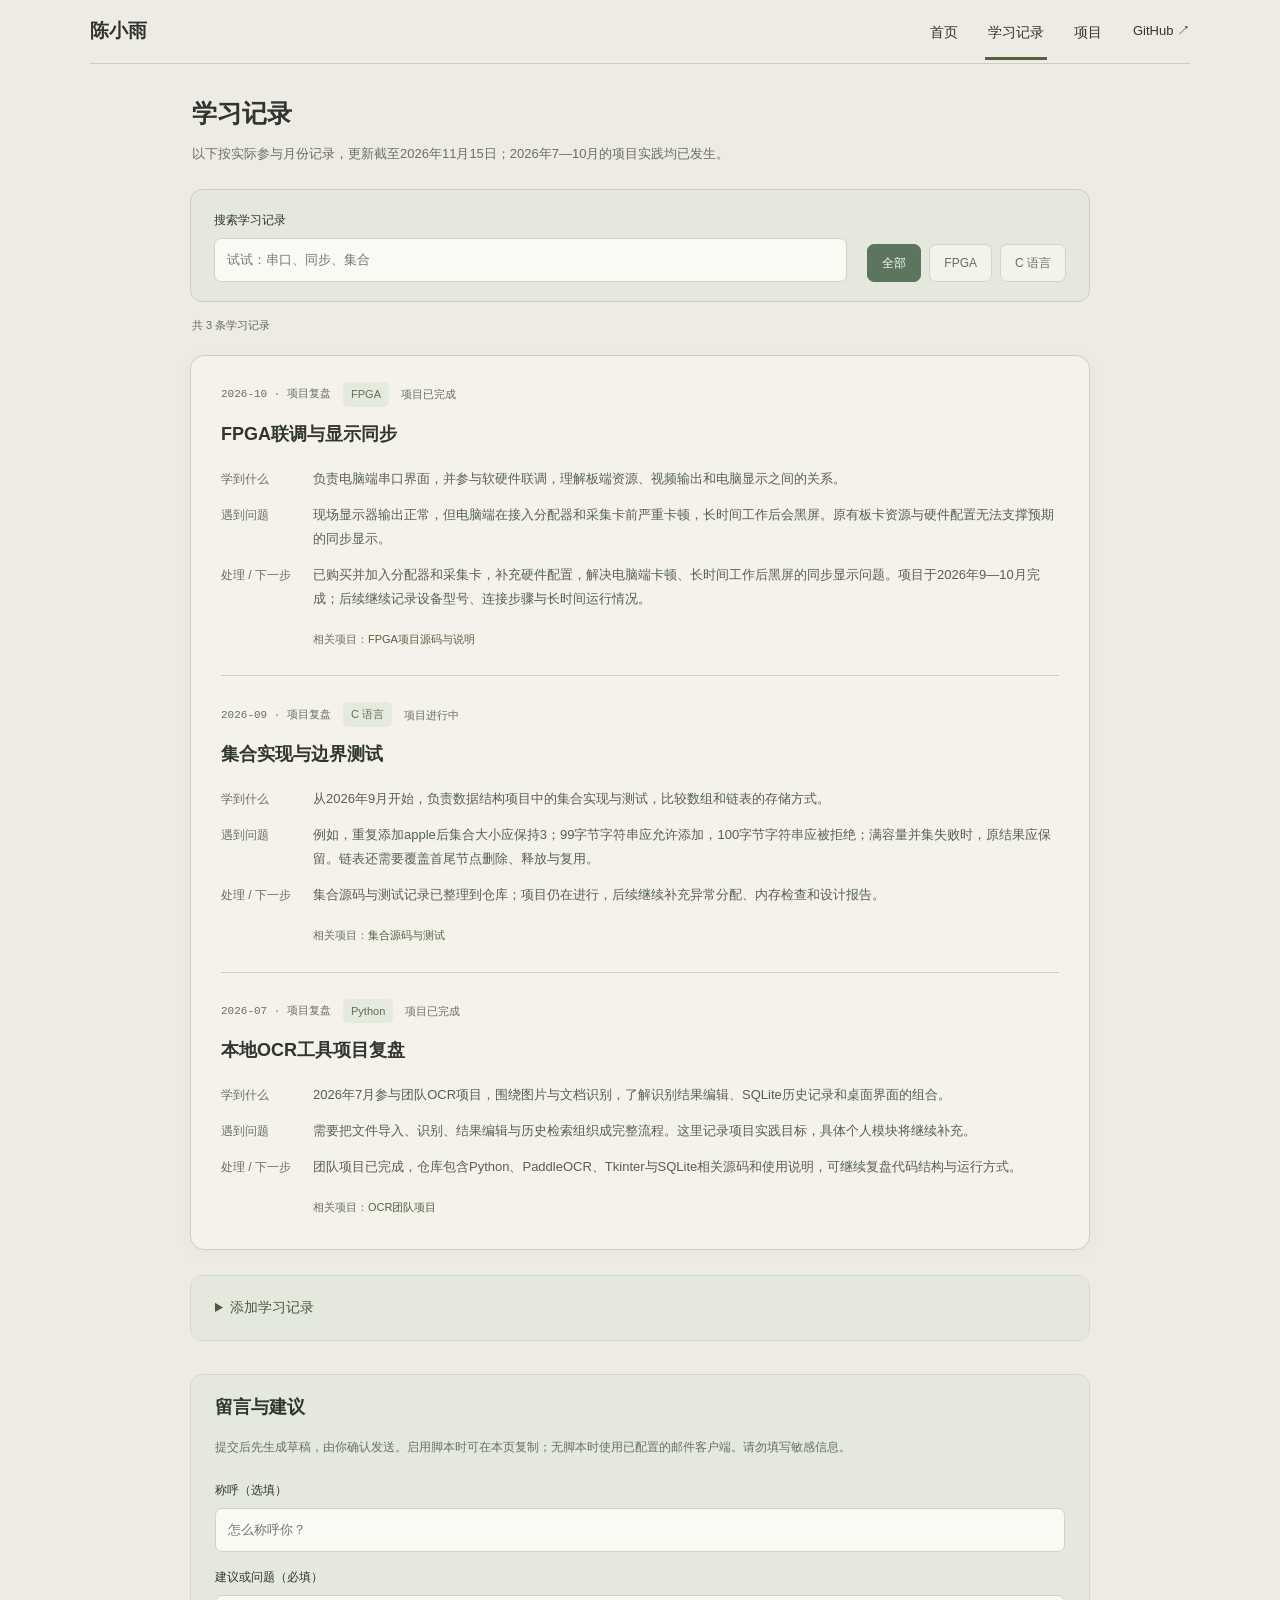
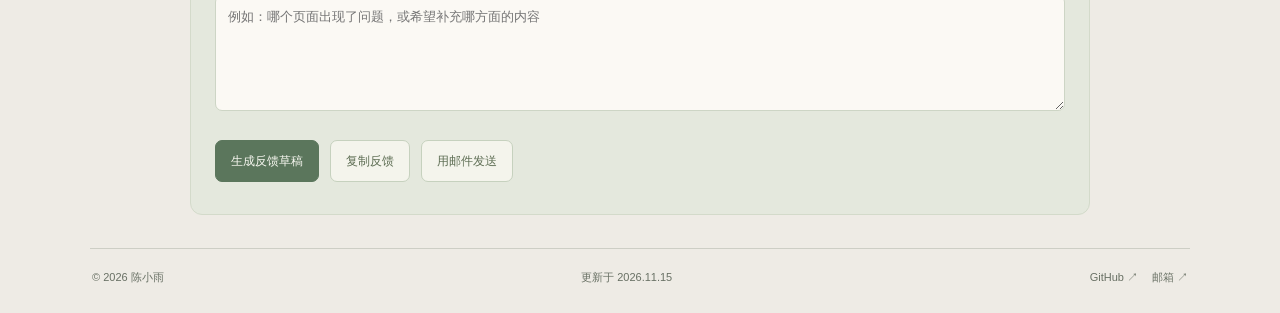
==== commit 299ba11c: "统一首页项目排版并加入真实联调照片，更新详情与截图" ====
--- a/learning.html
+++ b/learning.html
@@ -1,6 +1,6 @@
 <!doctype html>
-<html lang="zh-CN"><head><meta charset="utf-8"><meta name="viewport" content="width=device-width,initial-scale=1"><meta name="description" content="陈小雨的个人主页：项目、学习记录与编程实践。"><meta name="color-scheme" content="light"><title>学习记录 · 陈小雨</title><link rel="stylesheet" href="assets/style.css?v=20261115-r5"></head>
-<body data-single="false"><a class="skip" href="#main">跳到主要内容</a><header class="site-header"><div class="wrap header-inner"><a class="brand" data-page="home" href="index.html">陈小雨</a><nav class="nav" aria-label="主导航"><a data-page="home" href="index.html">首页</a><a data-page="journal" href="learning.html" aria-current="page">学习记录</a><a data-page="projects" href="projects.html">项目</a></nav><a class="github-link" href="https://github.com/Jingzhe-chen714" target="_blank" rel="noopener noreferrer">GitHub</a></div></header><main class="wrap" id="main"><noscript><p class="noscript">JavaScript 未启用：仍可访问三个页面、阅读全部内容并使用邮件表单。搜索可用浏览器的页面查找功能；本地保存、导出和筛选需要启用脚本。</p></noscript><div class="view" data-view="journal"><header class="page-title"><div class="title-line"><h1>学习记录</h1></div><p>以下按实际参与月份记录，更新截至2026年11月15日；2026年7—10月的项目实践均已发生。</p></header><div class="searchbar js-only"><div class="search-field"><label for="note-search">搜索学习记录</label><input id="note-search" type="search" placeholder="试试：串口、同步、集合" maxlength="100"></div><div class="filters" aria-label="学习记录分类"><button class="filter" data-note-filter="全部" aria-pressed="true" type="button">全部</button><button class="filter" data-note-filter="FPGA" aria-pressed="false" type="button">FPGA</button><button class="filter" data-note-filter="C 语言" aria-pressed="false" type="button">C 语言</button></div></div><p class="result-info" id="note-count" aria-live="polite">共 3 条学习记录</p><div class="journal-layout"><div><div id="notes"><article class="entry" data-category="FPGA"><div class="entry-meta"><time datetime="2026-10">2026-10 · 项目复盘</time><span class="tag">FPGA</span><span>项目已完成</span></div><h2>FPGA联调与显示同步</h2><div class="entry-grid"><b>学到什么</b><p>负责电脑端串口界面，并参与软硬件联调，理解板端资源、视频输出和电脑显示之间的关系。</p><b>遇到问题</b><p>现场显示器输出正常，但电脑端在接入分配器和采集卡前严重卡顿，长时间工作后会黑屏。原有板卡资源与硬件配置无法支撑预期的同步显示。</p><b>处理 / 下一步</b><p>已购买并加入分配器和采集卡，补充硬件配置，解决电脑端卡顿、长时间工作后黑屏的同步显示问题。项目于2026年9—10月完成；后续继续记录设备型号、连接步骤与长时间运行情况。</p></div><div class="entry-source">相关项目：<a href="https://github.com/Jingzhe-chen714/fpga" target="_blank" rel="noopener noreferrer">FPGA项目源码与说明</a></div></article><article class="entry" data-category="C 语言"><div class="entry-meta"><time datetime="2026-09">2026-09 · 项目复盘</time><span class="tag">C 语言</span><span>项目进行中</span></div><h2>集合实现与边界测试</h2><div class="entry-grid"><b>学到什么</b><p>从2026年9月开始，负责数据结构项目中的集合实现与测试，比较数组和链表的存储方式。</p><b>遇到问题</b><p>例如，重复添加apple后集合大小应保持3；99字节字符串应允许添加，100字节字符串应被拒绝；满容量并集失败时，原结果应保留。链表还需要覆盖首尾节点删除、释放与复用。</p><b>处理 / 下一步</b><p>集合源码与测试记录已整理到仓库；项目仍在进行，后续继续补充异常分配、内存检查和设计报告。</p></div><div class="entry-source">相关项目：<a href="https://gitee.com/chen-xiaoyu33/data-structure-course-design" target="_blank" rel="noopener noreferrer">集合源码与测试</a></div></article><article class="entry" data-category="Python"><div class="entry-meta"><time datetime="2026-07">2026-07 · 项目复盘</time><span class="tag">Python</span><span>项目已完成</span></div><h2>本地OCR工具项目复盘</h2><div class="entry-grid"><b>学到什么</b><p>2026年7月参与团队OCR项目，围绕图片与文档识别，了解识别结果编辑、SQLite历史记录和桌面界面的组合。</p><b>遇到问题</b><p>需要把文件导入、识别、结果编辑与历史检索组织成完整流程。这里记录项目实践目标，具体个人模块将继续补充。</p><b>处理 / 下一步</b><p>团队项目已完成，仓库包含Python、PaddleOCR、Tkinter与SQLite相关源码和使用说明，可继续复盘代码结构与运行方式。</p></div><div class="entry-source">相关项目：<a href="https://github.com/weijiayue19/project6" target="_blank" rel="noopener noreferrer">OCR团队项目</a></div></article></div><p id="note-empty" class="empty" hidden>没有找到匹配的记录，试试其他关键词或分类。</p></div></div><details class="write-box" aria-labelledby="write-title"><summary id="write-title">添加学习记录</summary><p class="hint">启用脚本时，记录仅保存到当前浏览器并可导出；无脚本时，使用邮件客户端撰写记录，不会自动发送。</p><form id="note-form" action="mailto:166528786@qq.com?subject=学习记录分享" method="post" enctype="text/plain"><div class="form-grid"><div><label for="new-title">标题 *</label><input id="new-title" name="title" required maxlength="80" placeholder="这一次，我弄懂了什么？"></div><div><label for="new-date">整理日期 *</label><input id="new-date" name="date" type="date" value="2026-11-15" required min="2000-01-01" max="2100-12-31"></div><div class="full"><label for="new-what">学了什么 *</label><textarea id="new-what" name="what" required maxlength="1200" placeholder="具体任务、知识点或作品"></textarea></div><div class="full"><label for="new-problem">遇到什么问题 *</label><textarea id="new-problem" name="problem" required maxlength="1200" placeholder="描述现象，也可以记录还没理解的地方"></textarea></div><div class="full"><label for="new-solution">如何处理 / 下一步 *</label><textarea id="new-solution" name="solution" required maxlength="1200" placeholder="写清已做的尝试和仍需验证的部分"></textarea></div></div><div class="form-actions"><button type="submit" class="button">打开记录邮件</button><button id="export-notes" type="button" class="button secondary js-only">导出我的记录</button></div><p id="form-status" class="status" role="status"></p></form></details><!-- 反馈通过表单生成草稿，由访客复制或使用邮件发送；本站没有留言服务器。 -->
+<html lang="zh-CN"><head><meta charset="utf-8"><meta name="viewport" content="width=device-width,initial-scale=1"><meta name="description" content="陈小雨的个人主页：项目、学习记录与编程实践。"><meta name="color-scheme" content="light"><title>学习记录 · 陈小雨</title><link rel="stylesheet" href="assets/style.css?v=20261115-r6"></head>
+<body data-single="false"><a class="skip" href="#main">跳到主要内容</a><header class="site-header"><div class="wrap header-inner"><a class="brand" data-page="home" href="index.html">陈小雨</a><nav class="nav" aria-label="主导航"><a data-page="home" href="index.html">首页</a><a data-page="journal" href="learning.html" aria-current="page">学习记录</a><a data-page="projects" href="projects.html">项目</a></nav><a class="github-link" href="https://github.com/Jingzhe-chen714" target="_blank" rel="noopener noreferrer">GitHub ↗</a></div></header><main class="wrap" id="main"><noscript><p class="noscript">JavaScript 未启用：仍可访问三个页面、阅读全部内容并使用邮件表单。搜索可用浏览器的页面查找功能；本地保存、导出和筛选需要启用脚本。</p></noscript><div class="view" data-view="journal"><header class="page-title"><div class="title-line"><h1>学习记录</h1></div><p>以下按实际参与月份记录，更新截至2026年11月15日；2026年7—10月的项目实践均已发生。</p></header><div class="searchbar js-only"><div class="search-field"><label for="note-search">搜索学习记录</label><input id="note-search" type="search" placeholder="试试：串口、同步、集合" maxlength="100"></div><div class="filters" aria-label="学习记录分类"><button class="filter" data-note-filter="全部" aria-pressed="true" type="button">全部</button><button class="filter" data-note-filter="FPGA" aria-pressed="false" type="button">FPGA</button><button class="filter" data-note-filter="C 语言" aria-pressed="false" type="button">C 语言</button></div></div><p class="result-info" id="note-count" aria-live="polite">共 3 条学习记录</p><div class="journal-layout"><div><div id="notes"><article class="entry" data-category="FPGA"><div class="entry-meta"><time datetime="2026-10">2026-10 · 项目复盘</time><span class="tag">FPGA</span><span>项目已完成</span></div><h2>FPGA联调与显示同步</h2><div class="entry-grid"><b>学到什么</b><p>负责电脑端串口界面，并参与软硬件联调，理解板端资源、视频输出和电脑显示之间的关系。</p><b>遇到问题</b><p>现场显示器输出正常，但电脑端在接入分配器和采集卡前严重卡顿，长时间工作后会黑屏。原有板卡资源与硬件配置无法支撑预期的同步显示。</p><b>处理 / 下一步</b><p>已购买并加入分配器和采集卡，补充硬件配置，解决电脑端卡顿、长时间工作后黑屏的同步显示问题。项目于2026年9—10月完成；后续继续记录设备型号、连接步骤与长时间运行情况。</p></div><div class="entry-source">相关项目：<a href="https://github.com/Jingzhe-chen714/fpga" target="_blank" rel="noopener noreferrer">FPGA项目源码与说明</a></div></article><article class="entry" data-category="C 语言"><div class="entry-meta"><time datetime="2026-09">2026-09 · 项目复盘</time><span class="tag">C 语言</span><span>项目进行中</span></div><h2>集合实现与边界测试</h2><div class="entry-grid"><b>学到什么</b><p>从2026年9月开始，负责数据结构项目中的集合实现与测试，比较数组和链表的存储方式。</p><b>遇到问题</b><p>例如，重复添加apple后集合大小应保持3；99字节字符串应允许添加，100字节字符串应被拒绝；满容量并集失败时，原结果应保留。链表还需要覆盖首尾节点删除、释放与复用。</p><b>处理 / 下一步</b><p>集合源码与测试记录已整理到仓库；项目仍在进行，后续继续补充异常分配、内存检查和设计报告。</p></div><div class="entry-source">相关项目：<a href="https://gitee.com/chen-xiaoyu33/data-structure-course-design" target="_blank" rel="noopener noreferrer">集合源码与测试</a></div></article><article class="entry" data-category="Python"><div class="entry-meta"><time datetime="2026-07">2026-07 · 项目复盘</time><span class="tag">Python</span><span>项目已完成</span></div><h2>本地OCR工具项目复盘</h2><div class="entry-grid"><b>学到什么</b><p>2026年7月参与团队OCR项目，围绕图片与文档识别，了解识别结果编辑、SQLite历史记录和桌面界面的组合。</p><b>遇到问题</b><p>需要把文件导入、识别、结果编辑与历史检索组织成完整流程。这里记录项目实践目标，具体个人模块将继续补充。</p><b>处理 / 下一步</b><p>团队项目已完成，仓库包含Python、PaddleOCR、Tkinter与SQLite相关源码和使用说明，可继续复盘代码结构与运行方式。</p></div><div class="entry-source">相关项目：<a href="https://github.com/weijiayue19/project6" target="_blank" rel="noopener noreferrer">OCR团队项目</a></div></article></div><p id="note-empty" class="empty" hidden>没有找到匹配的记录，试试其他关键词或分类。</p></div></div><details class="write-box" aria-labelledby="write-title"><summary id="write-title">添加学习记录</summary><p class="hint">启用脚本时，记录仅保存到当前浏览器并可导出；无脚本时，使用邮件客户端撰写记录，不会自动发送。</p><form id="note-form" action="mailto:166528786@qq.com?subject=学习记录分享" method="post" enctype="text/plain"><div class="form-grid"><div><label for="new-title">标题 *</label><input id="new-title" name="title" required maxlength="80" placeholder="这一次，我弄懂了什么？"></div><div><label for="new-date">整理日期 *</label><input id="new-date" name="date" type="date" value="2026-11-15" required min="2000-01-01" max="2100-12-31"></div><div class="full"><label for="new-what">学了什么 *</label><textarea id="new-what" name="what" required maxlength="1200" placeholder="具体任务、知识点或作品"></textarea></div><div class="full"><label for="new-problem">遇到什么问题 *</label><textarea id="new-problem" name="problem" required maxlength="1200" placeholder="描述现象，也可以记录还没理解的地方"></textarea></div><div class="full"><label for="new-solution">如何处理 / 下一步 *</label><textarea id="new-solution" name="solution" required maxlength="1200" placeholder="写清已做的尝试和仍需验证的部分"></textarea></div></div><div class="form-actions"><button type="submit" class="button">打开记录邮件</button><button id="export-notes" type="button" class="button secondary js-only">导出我的记录</button></div><p id="form-status" class="status" role="status"></p></form></details><!-- 反馈通过表单生成草稿，由访客复制或使用邮件发送；本站没有留言服务器。 -->
 <section class="write-box feedback" aria-labelledby="feedback-heading">
   <h2 id="feedback-heading">留言与建议</h2>
   <p class="hint">提交后先生成草稿，由你确认发送。启用脚本时可在本页复制；无脚本时使用已配置的邮件客户端。请勿填写敏感信息。</p>
@@ -22,4 +22,4 @@
   </form>
   <noscript><p class="hint">当前未启用 JavaScript，原生表单会打开邮件撰写窗口，不会自动发送。若未配置邮件客户端，请手动将内容发送到上方邮箱。</p></noscript>
 </section>
-</div></main><footer class="wrap footer"><span>© 2026 陈小雨</span><span>更新于 2026-11-15</span></footer><script src="assets/app.js?v=20261115-r5" defer></script></body></html>+</div></main><footer class="wrap footer"><span>© 2026 陈小雨</span><span>更新于 2026.11.15</span><span class="footer-links"><a href="https://github.com/Jingzhe-chen714" target="_blank" rel="noopener noreferrer">GitHub ↗</a><a href="mailto:166528786@qq.com">邮箱 ↗</a></span></footer><script src="assets/app.js?v=20261115-r6" defer></script></body></html>
--- a/assets/style.css
+++ b/assets/style.css
@@ -1,14 +1,14 @@
 /* Palette and type */
 :root {
   color-scheme: light;
-  --canvas: #eae7e0;
-  --panel: #f7f5f0;
+  --canvas: #eeebe5;
+  --panel: #f5f2ec;
   --panel-alt: #eeece5;
   --sidebar: #e4e9e0;
-  --text: #354039;
-  --muted: #5f6b59;
-  --line: #dcded4;
-  --link: #406551;
+  --text: #30352f;
+  --muted: #687064;
+  --line: #cdcec5;
+  --link: #52623e;
   --accent-soft: #d9e3d7;
   --focus: #64836c;
   --shadow: 0 3px 16px rgba(51, 60, 48, .035);
@@ -40,57 +40,62 @@
 .skip:focus { top: 8px; }
 
 /* Navigation */
-.site-header { border-bottom: 1px solid rgba(92, 105, 86, .12); }
-.header-inner { display: flex; align-items: center; gap: 28px; min-height: 82px; }
-.brand { margin-right: auto; color: var(--text); font-size: 16px; font-weight: 600; white-space: nowrap; }
+.site-header .header-inner { border-bottom: 1px solid var(--line); }
+.header-inner { display: flex; align-items: center; gap: 28px; min-height: 64px; }
+.brand { margin-right: auto; color: var(--text); font: 600 19px/1.5 "Songti SC", "SimSun", serif; white-space: nowrap; }
 .brand:hover { text-decoration: none; }
-.nav { display: flex; gap: 6px; align-items: center; }
-.nav a { color: var(--muted); padding: 7px 15px; border-radius: 8px; font-size: 13px; }
-.nav a:hover { background: rgba(247, 245, 240, .65); color: var(--text); text-decoration: none; }
-.nav a[aria-current=page] { background: var(--accent-soft); color: #35523e; }
-.github-link { font-size: 12px; color: var(--muted); padding-left: 24px; border-left: 1px solid #cfd4c9; }
+.nav { display: flex; gap: 24px; align-items: center; }
+.nav a { color: var(--text); padding: 17px 3px 12px; border-bottom: 3px solid transparent; font-size: 14px; }
+.nav a:hover { color: var(--link); text-decoration: none; border-bottom-color: #aeb69f; }
+.nav a[aria-current=page] { border-bottom-color: var(--link); }
+.github-link { font-size: 13px; color: var(--text); }
 main.wrap { min-height: 70vh; }
 
-/* Homepage */
-.home-layout { display: grid; grid-template-columns: 262px minmax(0, 1fr); gap: 26px; padding: 32px 0 0; align-items: start; }
-.profile { background: var(--sidebar); border: 1px solid #d6ddd0; border-radius: 15px; padding: 28px 24px 22px; box-shadow: var(--shadow); }
-.profile h1 { font-size: 27px; letter-spacing: .4px; margin: 0 0 7px; color: #2f4436; }
-.profile .profile-class { font-size: 12px; color: #5f6b59; margin-bottom: 22px; }
-.profile p { color: #515f52; margin-bottom: 13px; font-size: 13px; }
-.profile .profile-links { display: flex; gap: 10px; margin: 21px 0 27px; }
-.profile-links a { display: inline-block; font-size: 12px; padding: 4px 12px; background: #edf0e8; border: 1px solid #cdd7c7; border-radius: 7px; color: #476147; }
-.profile-links a:hover { background: #f4f5ef; text-decoration: none; }
-.profile h2 { font-size: 12px; color: #5e6d57; margin: 23px 0 14px; padding-top: 20px; border-top: 1px solid #ced7c7; font-weight: 500; }
-.practice-list { padding: 0; margin: 0; list-style: none; }
-.practice-list li { margin-bottom: 19px; }
-.practice-list li:last-child { margin-bottom: 0; }
-.practice-list b { display: block; font-size: 13px; font-weight: 500; }
-.practice-list span { display: block; font-size: 12px; color: #5f6b59; margin-top: 4px; }
-.profile .interest { font-size: 12px; color: #5f6b59; margin-bottom: 3px; }
-.home-content { min-width: 0; }
-.home-section { background: var(--panel); border: 1px solid var(--line); border-radius: 15px; padding: 24px 27px 7px; margin-bottom: 22px; box-shadow: var(--shadow); }
-.section-head { display: flex; align-items: baseline; justify-content: space-between; gap: 20px; padding: 0 0 16px; border-bottom: 1px solid var(--line); }
-.section-head h2 { font-size: 18px; margin: 0; color: #354537; }
-.section-head a { color: var(--muted); font-size: 12px; }
-.home-project { padding: 21px 0 22px; border-bottom: 1px solid #e1e3d9; }
-.home-project:last-child { border-bottom: 0; }
-.project-line { display: flex; align-items: baseline; justify-content: space-between; gap: 14px; }
-.home-project h3 { margin: 0; font-size: 16px; font-weight: 600; }
-.home-project h3 a { color: #3d5845; }
-.home-project p { font-size: 13px; color: #5b655b; margin: 10px 0 11px; line-height: 1.95; }
-.project-type { font-size: 11px; color: #66715f; white-space: nowrap; }
-.project-meta { display: flex; flex-wrap: wrap; gap: 7px 20px; font-size: 11px; color: #66715f; }
-.project-meta span { display: flex; align-items: center; gap: 6px; }
-.repo-link { margin-left: auto; font-size: 12px; text-decoration: underline; text-decoration-color: #a6b39b; white-space: nowrap; }
-.language-dot { display: inline-block; width: 7px; height: 7px; border-radius: 50%; background: #789483; }
-.language-dot.c { background: #999292; }
-.language-dot.python { background: #b49b70; }
-.note-row { display: grid; grid-template-columns: minmax(0, 1fr) auto; gap: 7px 20px; padding: 18px 0; border-bottom: 1px solid #e1e3d9; }
-.note-row:last-child { border-bottom: 0; }
-.note-row h3 { font-size: 14px; font-weight: 500; margin: 0; }
-.note-row time { padding-top: 2px; color: #66715f; font: 11px/2 Consolas, monospace; }
-.note-row p { grid-column: 1/-1; font-size: 12px; color: var(--muted); margin: 0; }
-.footer { display: flex; justify-content: space-between; gap: 20px; font-size: 11px; color: #5f6b59; padding: 20px 2px 27px; margin-top: 12px; }
+/* Homepage: equal project columns with matching image and text tracks. */
+.intro { display: grid; grid-template-columns: minmax(0, 1fr) 270px; align-items: center; gap: 55px; padding: 29px 4px 27px; border-bottom: 1px solid var(--line); }
+.intro h1 { font: 600 34px/1.35 "Songti SC", "SimSun", serif; margin: 0 0 6px; }
+.intro-class { font-size: 15px; margin-bottom: 9px; }
+.intro-description { font-size: 13px; line-height: 1.9; margin-bottom: 10px; }
+.intro-links { display: flex; flex-wrap: wrap; align-items: center; gap: 8px 20px; font-size: 13px; }
+.intro-links a, .card-link, .section-head > a { text-decoration: underline; text-decoration-color: #9fa68f; }
+.intro-learning { padding: 13px 0 13px 35px; border-left: 1px solid var(--line); }
+.intro-learning h2 { font-size: 16px; font-weight: 500; color: var(--link); margin-bottom: 8px; }
+.intro-learning p { font-size: 14px; margin-bottom: 0; }
+.section-head { display: flex; align-items: baseline; justify-content: space-between; gap: 20px; padding: 13px 2px 10px; border-bottom: 1px solid var(--line); }
+.section-head h2 { font: 600 25px/1.5 "Songti SC", "SimSun", serif; margin: 0; }
+.section-head > a { font-size: 12px; white-space: nowrap; }
+.project-grid { display: grid; grid-template-columns: repeat(3, minmax(0, 1fr)); gap: 30px; padding: 18px 4px 22px; }
+.project-card { display: flex; flex-direction: column; min-width: 0; }
+.project-cover { display: block; overflow: hidden; aspect-ratio: 8 / 5; background: #f6f4ef; border: 1px solid #bdbfb5; border-radius: 7px; }
+.project-cover img { display: block; width: 100%; height: 100%; object-fit: cover; }
+.project-cover img.contain { object-fit: contain; }
+.project-card h3 { min-height: 54px; margin: 11px 0 3px; font: 600 20px/1.35 "Songti SC", "SimSun", serif; }
+.project-card h3 a { color: var(--text); }
+.project-card h3 span { display: block; }
+.card-date { color: var(--muted); font-size: 12px; margin-bottom: 6px; }
+.card-description { min-height: 50px; font-size: 13px; line-height: 1.8; margin-bottom: 7px; }
+.card-link { align-self: flex-start; margin-top: auto; font-size: 13px; }
+.recent-notes { border-top: 1px solid var(--line); }
+.note-row { display: grid; grid-template-columns: 78px 220px minmax(0, 1fr) 20px; align-items: baseline; gap: 18px; padding: 11px 4px; border-bottom: 1px solid var(--line); }
+.note-row time { color: var(--link); font: 13px/1.8 Consolas, monospace; }
+.note-row h3 { font-size: 13px; font-weight: 600; margin: 0; }
+.note-row h3 a { color: var(--text); }
+.note-row p { font-size: 12px; color: var(--muted); margin: 0; }
+.note-arrow { font-size: 19px; line-height: 1; }
+.next-step { display: flex; align-items: baseline; gap: 22px; padding: 14px 4px; }
+.next-step h2 { font-size: 15px; font-weight: 500; color: var(--link); margin-bottom: 0; white-space: nowrap; }
+.next-step p { font-size: 12px; margin: 0; }
+.site-notes { font-size: 12px; padding: 0 4px 12px; }
+.site-notes > summary { width: fit-content; color: var(--muted); cursor: pointer; }
+.site-notes[open] { border-top: 1px solid var(--line); padding-top: 14px; }
+.site-notes h2 { font-size: 16px; margin: 20px 0 10px; }
+.site-notes .practice-list { display: grid; grid-template-columns: repeat(3, minmax(0, 1fr)); gap: 24px; }
+.practice-list { padding: 0; margin: 0 0 20px; list-style: none; }
+.practice-list b, .practice-list span { display: block; }
+.practice-list b { font-weight: 500; }
+.practice-list span { color: var(--muted); margin: 4px 0; }
+.footer { display: flex; justify-content: space-between; gap: 20px; border-top: 1px solid var(--line); font-size: 11px; color: var(--muted); padding: 18px 2px 25px; }
+.footer-links { display: flex; flex-wrap: wrap; gap: 14px; }
 .footer a { color: var(--muted); }
 
 /* Reading pages */
@@ -162,38 +167,40 @@
 /* Smaller screens */
 @media (max-width: 900px) {
   .wrap { width: calc(100% - 40px); }
-  .home-layout { grid-template-columns: 222px minmax(0, 1fr); gap: 20px; }
-  .profile { padding: 24px 20px; }
-  .home-section { padding: 22px 23px 6px; }
-  .project-type { display: none; }
-  .project-meta { gap: 5px 13px; }
-  .home-project h3 { font-size: 15px; }
-}
-@media (max-width: 650px) {
+  .intro { grid-template-columns: minmax(0, 1fr) 220px; gap: 26px; }
+  .intro-learning { padding-left: 22px; }
+  .project-grid { gap: 22px; }
+  .project-card h3 { font-size: 18px; min-height: 49px; }
+  .card-description { min-height: 70px; }
+  .note-row { grid-template-columns: 70px 180px minmax(0, 1fr) 18px; gap: 12px; }
+}
+@media (max-width: 700px) {
   .wrap { width: calc(100% - 28px); }
-  .header-inner { min-height: 68px; gap: 12px; }
-  .brand { font-size: 15px; }
-  .nav { gap: 2px; }
-  .nav a { font-size: 12px; padding: 7px 11px; }
+  .header-inner { min-height: 58px; gap: 12px; }
+  .brand { font-size: 17px; }
+  .nav { gap: 16px; }
+  .nav a { font-size: 12px; padding: 17px 1px 11px; }
   .github-link { display: none; }
-  .home-layout { grid-template-columns: 1fr; padding-top: 19px; gap: 18px; }
-  .profile { padding: 22px 22px 19px; border-radius: 13px; }
-  .profile h1 { font-size: 25px; }
-  .profile .profile-class { margin-bottom: 15px; }
-  .profile p { font-size: 13px; }
-  .profile .profile-links { margin: 17px 0 0; }
-  .profile h2, .profile .practice-list, .profile .interest { display: none; }
-  .home-section { padding: 21px 21px 5px; border-radius: 13px; margin-bottom: 18px; }
-  .section-head { padding-bottom: 14px; }
-  .section-head h2 { font-size: 17px; }
+  .intro { grid-template-columns: 1fr; gap: 18px; padding: 24px 2px; }
+  .intro h1 { font-size: 30px; }
+  .intro-class { font-size: 13px; }
+  .intro-description br { display: none; }
+  .intro-learning { border-left: 0; padding: 0; }
+  .intro-learning h2, .intro-learning p { display: inline; font-size: 12px; }
+  .intro-learning h2 { margin-right: 12px; }
+  .section-head h2 { font-size: 22px; }
   .section-head a { font-size: 11px; }
-  .home-project { padding: 19px 0; }
-  .home-project h3 { font-size: 14px; }
-  .home-project p { margin: 9px 0; line-height: 1.95; }
-  .repo-link { margin-left: 0; }
-  .note-row { gap: 7px 10px; padding: 17px 0; }
+  .project-grid { grid-template-columns: 1fr; gap: 25px; padding: 18px 2px 25px; }
+  .project-card h3 { font-size: 20px; min-height: 54px; }
+  .card-description { min-height: 0; }
+  .card-link { margin-top: 2px; }
+  .note-row { grid-template-columns: 64px minmax(0, 1fr) 18px; gap: 2px 10px; padding: 12px 2px; }
   .note-row h3 { font-size: 13px; }
-  .note-row time { font-size: 10px; }
+  .note-row time { font-size: 11px; }
+  .note-row p { grid-column: 2; font-size: 11px; }
+  .note-arrow { grid-column: 3; grid-row: 1 / 3; align-self: center; }
+  .next-step { gap: 18px; }
+  .site-notes .practice-list { grid-template-columns: 1fr; gap: 16px; }
   .page-title { padding: 25px 3px 20px; }
   .page-title h1 { font-size: 23px; }
   .page-title p { font-size: 12px; }
@@ -216,8 +223,7 @@
   .project pre { padding: 13px; font-size: 11px; }
   .project-links { gap: 14px; }
   .section { padding: 7px 3px 22px; }
-  .footer { margin-top: 0; padding: 18px 2px 23px; font-size: 10px; }
-  .footer span:last-child { white-space: nowrap; }
+  .footer { flex-wrap: wrap; gap: 8px 20px; padding: 16px 2px 23px; font-size: 10px; }
 }
 @media (prefers-reduced-motion: reduce) { html { scroll-behavior: auto; } }
 @media print {
@@ -225,8 +231,7 @@
   .site-header, .filters, .searchbar, .write-box, .skip { display: none; }
   .wrap { width: 100%; }
   .view { display: block !important; }
-  .home-layout { gap: 25px; padding-top: 0; }
-  .profile, .home-section, .journal-layout, .project { box-shadow: none; background: #fff; border-color: #ddd; }
+  .journal-layout, .project { box-shadow: none; background: #fff; border-color: #ddd; }
   .project, .entry { break-inside: avoid; }
   .footer { margin-top: 20px; }
 }
@@ -235,6 +240,7 @@
 .evidence { margin: 22px 0; }
 .evidence img { display: block; width: 100%; height: auto; border: 1px solid var(--line); border-radius: 9px; background: var(--panel); }
 .evidence figcaption { margin-top: 9px; color: var(--muted); font-size: 12px; }
+.poster-evidence { max-width: 320px; }
 .feedback h2 { font-size: 18px; }
 .feedback label { margin-top: 14px; }
 .feedback #feedback-preview { margin-top: 18px; }
